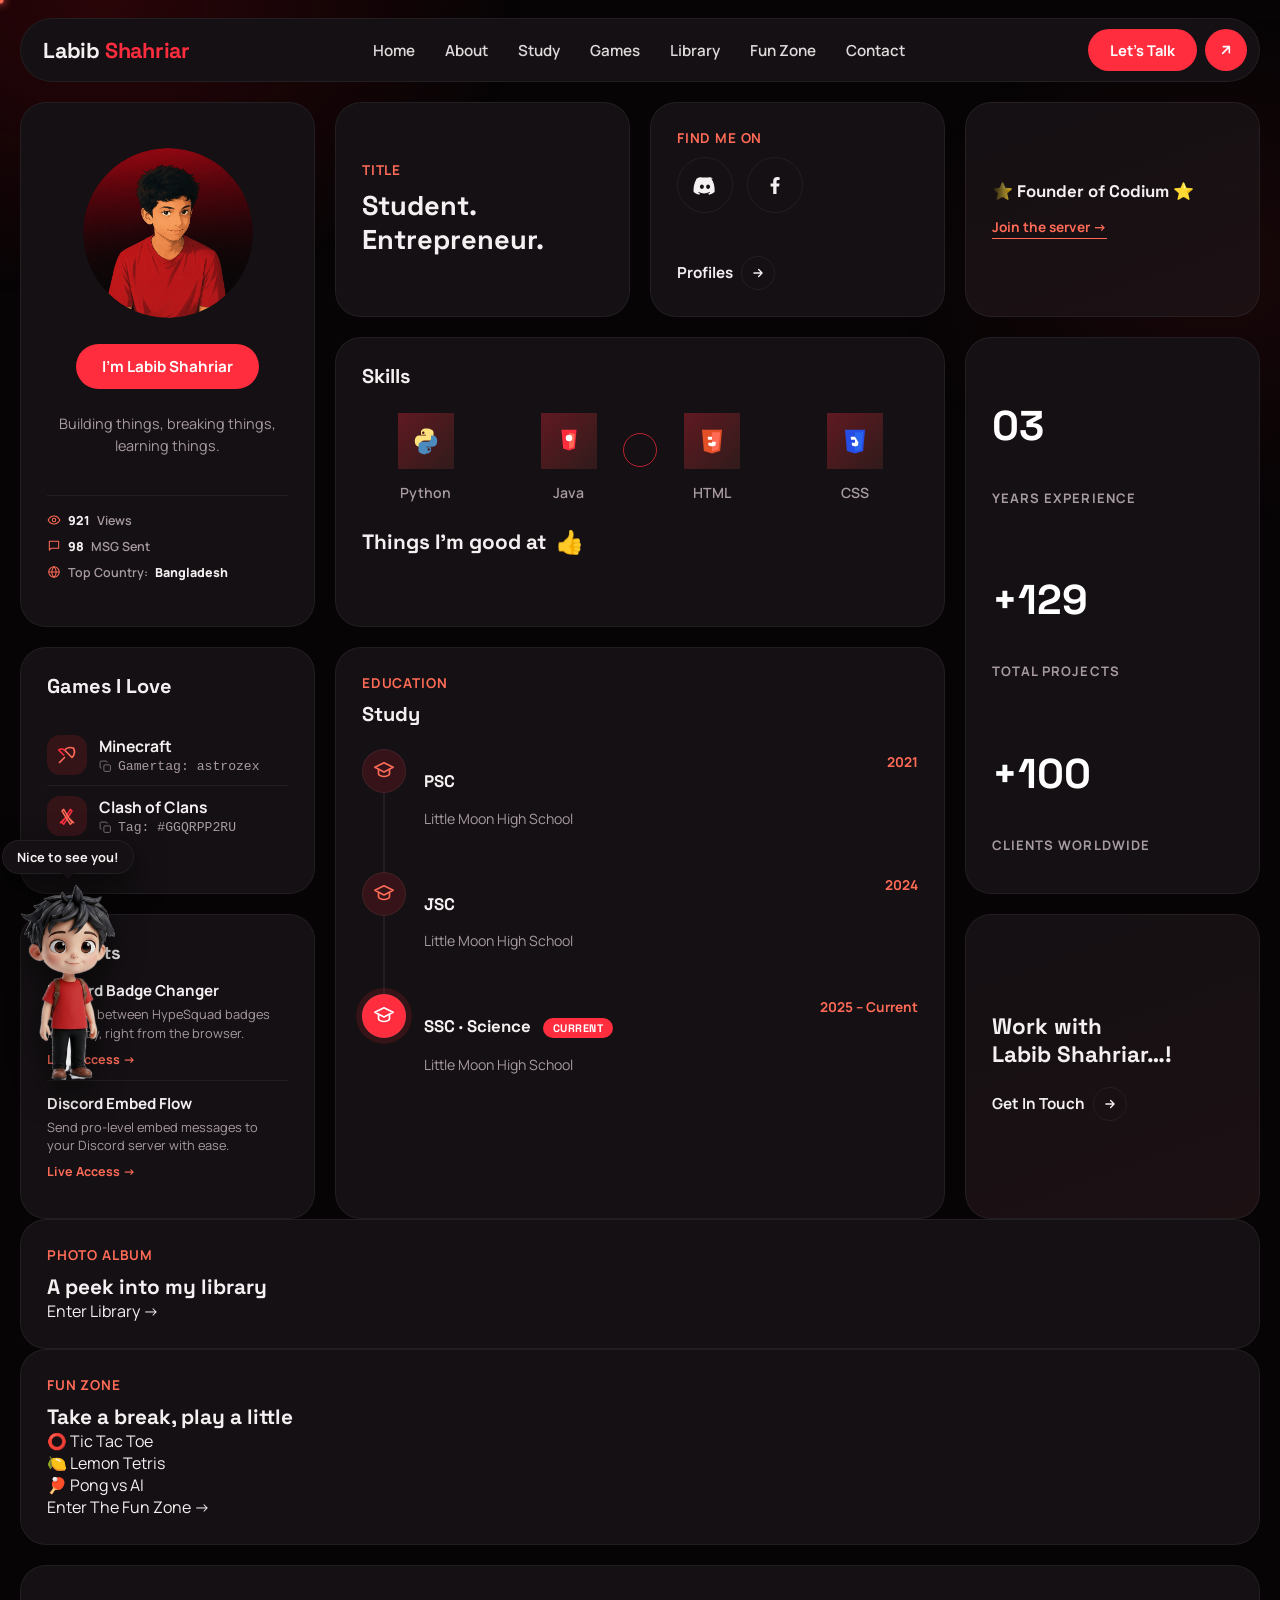
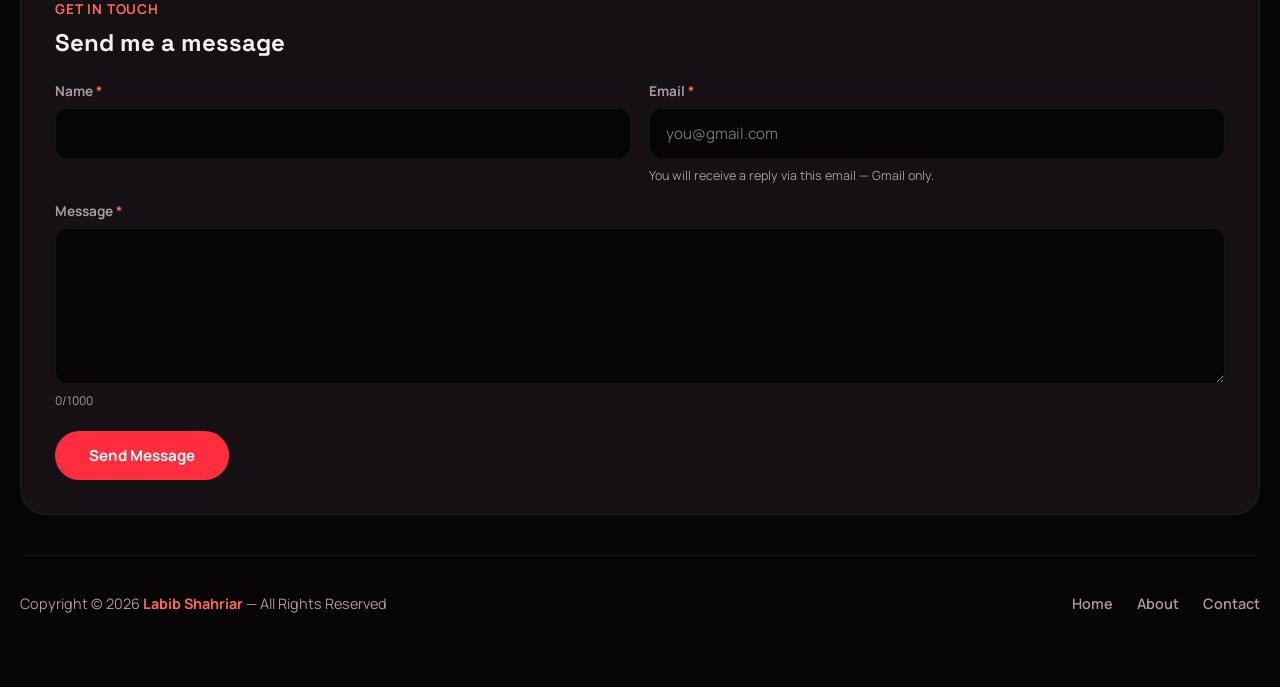
==== index.html @ 2a53d15b "Add Library and Fun Zone sections to index.html Added Library and Fun Zone sections with links and c" ====
<!DOCTYPE html>
<html lang="en">
<head>
<meta charset="UTF-8" />
<meta name="viewport" content="width=device-width, initial-scale=1.0" />
<title>Labib Shahriar | Student · Entrepreneur · Founder of Codium</title>
<meta name="description" content="Labib Shahriar — Student and Entrepreneur, Founder of Codium. Alumnus of Little Moon High School. Also known online as astrozex / Indiagnito." />
<meta name="keywords" content="Labib Shahriar, Little Moon High School, Astrozex, Indiagnito, Codium, labib.fun" />
<meta name="robots" content="index, follow" />
<meta name="author" content="Labib Shahriar" />
<link rel="canonical" href="https://labib.fun/" />

<meta property="og:type" content="website" />
<meta property="og:title" content="Labib Shahriar | Student · Entrepreneur · Founder of Codium" />
<meta property="og:description" content="Student and Entrepreneur, Founder of Codium. Alumnus of Little Moon High School." />
<meta property="og:url" content="https://labib.fun/" />
<meta property="og:image" content="https://labib.fun/image1.png" />
<meta name="twitter:card" content="summary" />
<meta name="twitter:title" content="Labib Shahriar" />
<meta name="twitter:description" content="Student and Entrepreneur, Founder of Codium." />
<meta name="twitter:image" content="https://labib.fun/image1.png" />

<script type="application/ld+json">
{
  "@context": "https://schema.org",
  "@type": "Person",
  "name": "Labib Shahriar",
  "alternateName": ["astrozex", "Indiagnito"],
  "url": "https://labib.fun/",
  "image": "https://labib.fun/image1.png",
  "jobTitle": ["Student", "Entrepreneur"],
  "alumniOf": {
    "@type": "EducationalOrganization",
    "name": "Little Moon High School"
  },
  "sameAs": [
    "https://discord.com/users/539410367240208384",
    "https://www.facebook.com/labibiscool",
    "https://discord.gg/jq2sC8N7Mk"
  ]
}
</script>

<link rel="preconnect" href="https://fonts.googleapis.com">
<link rel="preconnect" href="https://fonts.gstatic.com" crossorigin>
<link href="https://fonts.googleapis.com/css2?family=Space+Grotesk:wght@500;700&family=Manrope:wght@400;500;600;700;800&display=swap" rel="stylesheet">
<link rel="stylesheet" href="style.css" />
</head>
<body>

<div class="scroll-progress" id="scrollProgress"></div>
<div class="cursor-ring" id="cursorRing"></div>
<div class="cursor-dot" id="cursorDot"></div>

<div class="bg-glow"></div>
<div class="dots-field" id="dotsField"></div>

<div class="wrap">

  <!-- ============ NAVBAR ============ -->
  <header class="navbar">
    <a href="#home" class="brand">Labib <span>Shahriar</span></a>

    <nav class="nav-links" id="navLinks">
      <a href="#home">Home</a>
      <a href="#home">About</a>
      <a href="#study">Study</a>
      <a href="#games">Games</a>
      <a href="library.html">Library</a>
      <a href="fun.html">Fun Zone</a>
      <a href="#contact">Contact</a>
    </nav>

    <div class="nav-cta">
      <a href="#contact" class="btn-pill">Let's Talk</a>
      <a href="#contact" class="icon-btn" aria-label="Go to contact">
        <svg width="16" height="16" viewBox="0 0 24 24" fill="none"><path d="M7 17L17 7M17 7H8M17 7V16" stroke="currentColor" stroke-width="2.4" stroke-linecap="round" stroke-linejoin="round"/></svg>
      </a>
      <button class="nav-toggle" id="navToggle" aria-label="Toggle menu">
        <svg width="18" height="18" viewBox="0 0 24 24" fill="none"><path d="M4 6H20M4 12H20M4 18H20" stroke="currentColor" stroke-width="2.2" stroke-linecap="round"/></svg>
      </button>
    </div>
  </header>

  <!-- ============ BENTO GRID ============ -->
  <main class="bento" id="home">

    <!-- 1. Profile / Logo card -->
    <section class="card profile-card">
      <div class="avatar-ring">
        <img src="image1.png" alt="Labib Shahriar" onerror="this.src='data:image/svg+xml;utf8,<svg xmlns=%22http://www.w3.org/2000/svg%22 width=%22200%22 height=%22200%22><rect width=%22200%22 height=%22200%22 fill=%22%23141013%22/><text x=%2250%25%22 y=%2255%25%22 font-size=%2270%22 fill=%22%23ff2d3e%22 text-anchor=%22middle%22 font-family=%22sans-serif%22>LS</text></svg>'" />
      </div>
      <button class="profile-name-btn" type="button">I'm Labib Shahriar</button>
      <p class="tagline">Building things, breaking things, learning things.</p>
      <div class="mini-stats">
        <span class="mini-stat">
          <svg viewBox="0 0 24 24" fill="none"><path d="M2 12s3.6-7 10-7 10 7 10 7-3.6 7-10 7-10-7-10-7z" stroke="currentColor" stroke-width="1.8" stroke-linejoin="round"/><circle cx="12" cy="12" r="3" stroke="currentColor" stroke-width="1.8"/></svg>
          <span id="viewsCount" class="mini-stat-value">920</span> Views
        </span>
        <span class="mini-stat">
          <svg viewBox="0 0 24 24" fill="none"><path d="M4 4h16v12H7l-3 3V4z" stroke="currentColor" stroke-width="1.8" stroke-linejoin="round"/></svg>
          <span id="msgCount" class="mini-stat-value">98</span> MSG Sent
        </span>
        <span class="mini-stat">
          <svg viewBox="0 0 24 24" fill="none"><circle cx="12" cy="12" r="9" stroke="currentColor" stroke-width="1.8"/><path d="M3 12h18M12 3c2.5 2.5 3.8 5.8 3.8 9s-1.3 6.5-3.8 9c-2.5-2.5-3.8-5.8-3.8-9s1.3-6.5 3.8-9z" stroke="currentColor" stroke-width="1.8"/></svg>
          Top Country: <span class="mini-stat-value">Bangladesh</span>
        </span>
      </div>
    </section>

    <!-- 2. Title card -->
    <section class="card title-card">
      <p class="card-label">Title</p>
      <h1 class="card-heading">Student.<br />Entrepreneur.</h1>
    </section>

    <!-- 3. Profiles card -->
    <section class="card profiles-card">
      <div>
        <p class="card-label">Find Me On</p>
        <div class="profile-icons">
          <a href="https://discord.com/users/539410367240208384" target="_blank" rel="noopener" aria-label="Discord">
            <svg viewBox="0 0 24 24" fill="none"><path d="M20.3 5.4A18 18 0 0015.6 4l-.3.5a13 13 0 013.9 1.6c-1.6-.8-3.2-1.3-4.9-1.5a12 12 0 00-4.6 0c-1.7.2-3.3.7-4.9 1.5A13 13 0 018.7 4.5L8.4 4a18 18 0 00-4.7 1.4C1 10 .3 14.5.6 18.9a18 18 0 005.6 2.8l.8-1.3a11 11 0 01-1.9-.9l.5-.4c3.6 1.7 7.5 1.7 11 0l.5.4c-.6.4-1.2.6-1.9.9l.8 1.3a18 18 0 005.6-2.8c.4-5.1-.7-9.6-3.3-13.5zM8.9 15.9c-1.1 0-2-1-2-2.2s.9-2.2 2-2.2 2 1 2 2.2-.9 2.2-2 2.2zm6.2 0c-1.1 0-2-1-2-2.2s.9-2.2 2-2.2 2 1 2 2.2-.9 2.2-2 2.2z" fill="currentColor"/></svg>
          </a>
          <a href="https://www.facebook.com/labibiscool" target="_blank" rel="noopener" aria-label="Facebook">
            <svg viewBox="0 0 24 24" fill="none"><path d="M13.5 21v-7.6h2.6l.4-3H13.5V8.4c0-.9.3-1.5 1.6-1.5H16.6V4.2A22 22 0 0014.2 4c-2.4 0-4 1.4-4 4v2.4H7.6v3H10.2V21h3.3z" fill="currentColor"/></svg>
          </a>
        </div>
      </div>
      <div class="profiles-footer">
        <a class="more-link" href="https://discord.com/users/539410367240208384" target="_blank" rel="noopener">
          Profiles
          <span class="arrow-circle">
            <svg width="14" height="14" viewBox="0 0 24 24" fill="none"><path d="M5 12H19M19 12L13 6M19 12L13 18" stroke="currentColor" stroke-width="2.2" stroke-linecap="round" stroke-linejoin="round"/></svg>
          </span>
        </a>
      </div>
    </section>

    <!-- 4. Founder of Codium card -->
    <section class="card founder-card">
      <div class="founder-marquee">
        <div class="founder-marquee-track">
          <span><span class="star">⭐</span> Founder of Codium <span class="star">⭐</span></span>
          <span><span class="star">⭐</span> Founder of Codium <span class="star">⭐</span></span>
          <span><span class="star">⭐</span> Founder of Codium <span class="star">⭐</span></span>
          <span><span class="star">⭐</span> Founder of Codium <span class="star">⭐</span></span>
        </div>
      </div>
      <a class="founder-link" href="https://discord.gg/jq2sC8N7Mk" target="_blank" rel="noopener">Join the server →</a>
    </section>

    <!-- 6. Skills card -->
    <section class="card skills-card">
      <h2 class="card-heading" style="font-size:1.25rem;">Skills</h2>
      <div class="skills-grid">
        <div class="skill-item">
          <div class="skill-icon">
            <svg viewBox="0 0 24 24" fill="none"><path d="M12 2C9 2 8 3.5 8 5v2h4v.5H6.5C4.5 7.5 3 9 3 12s1.5 4.5 3.5 4.5H8V14c0-1.5 1-2.5 2.5-2.5h4.5c1.7 0 3-1.3 3-3V5c0-1.5-2-3-6-3zm-2.2 2.3a1 1 0 110 2 1 1 0 010-2z" fill="#ffe17d"/><path d="M12 22c3 0 4-1.5 4-3v-2h-4v-.5h5.5C19.5 16.5 21 15 21 12s-1.5-4.5-3.5-4.5H16V10c0 1.5-1 2.5-2.5 2.5H9c-1.7 0-3 1.3-3 3v4c0 1.5 2 3 6 3zm2.2-2.3a1 1 0 110-2 1 1 0 010 2z" fill="#4b8bbe"/></svg>
          </div>
          <span>Python</span>
        </div>
        <div class="skill-item">
          <div class="skill-icon">
            <svg viewBox="0 0 24 24" fill="none"><path d="M6 3l1.3 15L12 19.6 16.7 18 18 3H6z" fill="#ff2d3e"/><path d="M12 5.4v12.7l3.8-1.3.9-10.4L12 5.4z" fill="#ff6b57"/><circle cx="12" cy="9.5" r="2.6" fill="#fff"/></svg>
          </div>
          <span>Java</span>
        </div>
        <div class="skill-item">
          <div class="skill-icon">
            <svg viewBox="0 0 24 24" fill="none"><path d="M4 3l1.5 17L12 22l6.5-2L20 3H4z" fill="#e34f26"/><path d="M12 5v15.4l5.2-1.6L18.5 5H12z" fill="#ff6b57"/><path d="M12 8.6H8.6l.2 2.4H12v2.3H9l.2 2.3 2.8.8 2.8-.8.3-3H12" fill="#fff"/></svg>
          </div>
          <span>HTML</span>
        </div>
        <div class="skill-item">
          <div class="skill-icon">
            <svg viewBox="0 0 24 24" fill="none"><path d="M4 3l1.5 17L12 22l6.5-2L20 3H4z" fill="#264de4"/><path d="M12 5v15.4l5.2-1.6L18.5 5H12z" fill="#2965f1"/><path d="M12 8.6H8.6l.2 2.4H12v2.3H9.4l.2 2.3 2.4.8 2.4-.8.3-2.7" fill="#fff"/></svg>
          </div>
          <span>CSS</span>
        </div>
      </div>
      <div class="good-at">
        Things I'm good at <span class="thumbs">👍</span>
      </div>
    </section>

    <!-- 7. Stats card -->
    <section class="card stats-card">
      <div class="stat-block">
        <p class="stat-number">03</p>
        <p class="stat-label">Years Experience</p>
      </div>
      <div class="stat-block">
        <p class="stat-number">+129</p>
        <p class="stat-label">Total Projects</p>
      </div>
      <div class="stat-block">
        <p class="stat-number">+100</p>
        <p class="stat-label">Clients Worldwide</p>
      </div>
    </section>

    <!-- 5. Games I Love card -->
    <section class="card games-card" id="games">
      <h2 class="card-heading" style="font-size:1.25rem;">Games I Love</h2>

      <div class="games-list">
        <div class="game-item">
          <div class="game-icon icon-pickaxe">
            <svg viewBox="0 0 24 24" fill="none"><path d="M3 21l6-6M20 4c-3.5-1.5-8-1-11 2l9 9c3-3 3.5-7.5 2-11z" stroke="#ff6b57" stroke-width="2" stroke-linecap="round" stroke-linejoin="round"/><path d="M9 6c-3-2-6-1-7 0l6 6" stroke="#ff2d3e" stroke-width="2" stroke-linecap="round" stroke-linejoin="round"/></svg>
          </div>
          <div class="game-info">
            <span class="game-name">Minecraft</span>
            <button class="copy-tag" type="button" data-copy="astrozex" aria-label="Copy Minecraft gamertag">
              <svg viewBox="0 0 24 24" fill="none"><rect x="9" y="9" width="12" height="12" rx="2" stroke="currentColor" stroke-width="1.7"/><path d="M5 15H4a2 2 0 01-2-2V4a2 2 0 012-2h9a2 2 0 012 2v1" stroke="currentColor" stroke-width="1.7"/></svg>
              <span class="copy-text">Gamertag: astrozex</span>
            </button>
          </div>
        </div>

        <div class="game-item">
          <div class="game-icon icon-swords">
            <svg viewBox="0 0 24 24" fill="none">
              <g class="sword-a"><path d="M4 20l6-6M10 14l6-10 2 2-10 16-2-2z" stroke="#ff2d3e" stroke-width="1.8" stroke-linecap="round" stroke-linejoin="round"/></g>
              <g class="sword-b"><path d="M20 20l-6-6M14 14L8 4 6 6l10 16 2-2z" stroke="#ff6b57" stroke-width="1.8" stroke-linecap="round" stroke-linejoin="round"/></g>
            </svg>
          </div>
          <div class="game-info">
            <span class="game-name">Clash of Clans</span>
            <button class="copy-tag" type="button" data-copy="#GGQRPP2RU" aria-label="Copy Clash of Clans tag">
              <svg viewBox="0 0 24 24" fill="none"><rect x="9" y="9" width="12" height="12" rx="2" stroke="currentColor" stroke-width="1.7"/><path d="M5 15H4a2 2 0 01-2-2V4a2 2 0 012-2h9a2 2 0 012 2v1" stroke="currentColor" stroke-width="1.7"/></svg>
              <span class="copy-text">Tag: #GGQRPP2RU</span>
            </button>
          </div>
        </div>
      </div>
    </section>

    <!-- Projects card -->
    <section class="card projects-card">
      <h2 class="card-heading" style="font-size:1.15rem;">Projects</h2>

      <div class="project-item">
        <span class="project-name">Discord Badge Changer</span>
        <span class="project-desc">Change between HypeSquad badges instantly, right from the browser.</span>
        <a class="project-link" href="https://l4bibshahriar.github.io/discord-hypesquad-badge/" target="_blank" rel="noopener">Live Access →</a>
      </div>

      <div class="project-item">
        <span class="project-name">Discord Embed Flow</span>
        <span class="project-desc">Send pro-level embed messages to your Discord server with ease.</span>
        <a class="project-link" href="https://l4bibshahriar.github.io/Embed-Flow/" target="_blank" rel="noopener">Live Access →</a>
      </div>
    </section>

    <!-- 8. Study card -->
    <section class="card study-card" id="study">
      <p class="card-label">Education</p>
      <h2 class="card-heading" style="font-size:1.25rem;">Study</h2>

      <div class="timeline">

        <div class="timeline-item">
          <div class="timeline-marker">
            <div class="timeline-dot">
              <svg viewBox="0 0 24 24" fill="none"><path d="M2 8l10-5 10 5-10 5-10-5z" stroke="#ff6b57" stroke-width="1.8" stroke-linejoin="round"/><path d="M6 10.5V15c0 1.5 2.7 3 6 3s6-1.5 6-3v-4.5" stroke="#ff6b57" stroke-width="1.8" stroke-linecap="round" stroke-linejoin="round"/></svg>
            </div>
            <div class="timeline-line"></div>
          </div>
          <div class="timeline-body">
            <div>
              <p class="timeline-title">PSC</p>
              <p class="timeline-sub">Little Moon High School</p>
            </div>
            <span class="timeline-year">2021</span>
          </div>
        </div>

        <div class="timeline-item">
          <div class="timeline-marker">
            <div class="timeline-dot">
              <svg viewBox="0 0 24 24" fill="none"><path d="M2 8l10-5 10 5-10 5-10-5z" stroke="#ff6b57" stroke-width="1.8" stroke-linejoin="round"/><path d="M6 10.5V15c0 1.5 2.7 3 6 3s6-1.5 6-3v-4.5" stroke="#ff6b57" stroke-width="1.8" stroke-linecap="round" stroke-linejoin="round"/></svg>
            </div>
            <div class="timeline-line"></div>
          </div>
          <div class="timeline-body">
            <div>
              <p class="timeline-title">JSC</p>
              <p class="timeline-sub">Little Moon High School</p>
            </div>
            <span class="timeline-year">2024</span>
          </div>
        </div>

        <div class="timeline-item current">
          <div class="timeline-marker">
            <div class="timeline-dot">
              <svg viewBox="0 0 24 24" fill="none"><path d="M2 8l10-5 10 5-10 5-10-5z" stroke="#fff" stroke-width="1.8" stroke-linejoin="round"/><path d="M6 10.5V15c0 1.5 2.7 3 6 3s6-1.5 6-3v-4.5" stroke="#fff" stroke-width="1.8" stroke-linecap="round" stroke-linejoin="round"/></svg>
            </div>
            <div class="timeline-line"></div>
          </div>
          <div class="timeline-body">
            <div>
              <p class="timeline-title">SSC · Science <span class="current-badge">Current</span></p>
              <p class="timeline-sub">Little Moon High School</p>
            </div>
            <span class="timeline-year">2025 – Current</span>
          </div>
        </div>

      </div>
    </section>

    <!-- 9. Work with card -->
    <section class="card work-card">
      <h2 class="card-heading">Work with<br />Labib Shahriar…!</h2>
      <a class="more-link" href="#contact">
        Get In Touch
        <span class="arrow-circle">
          <svg width="14" height="14" viewBox="0 0 24 24" fill="none"><path d="M5 12H19M19 12L13 6M19 12L13 18" stroke="currentColor" stroke-width="2.2" stroke-linecap="round" stroke-linejoin="round"/></svg>
        </span>
      </a>
    </section>

  </main>

  <!-- ============ LIBRARY CTA ============ -->
  <section class="card cta-banner">
    <p class="card-label">Photo Album</p>
    <h2 class="card-heading" style="font-size:1.3rem;">A peek into my library</h2>
    <a class="cta-btn" href="library.html">Enter Library <span aria-hidden="true">→</span></a>
  </section>

  <!-- ============ FUN ZONE ============ -->
  <section class="card cta-banner">
    <p class="card-label">Fun Zone</p>
    <h2 class="card-heading" style="font-size:1.3rem;">Take a break, play a little</h2>
    <div class="funzone-preview">
      <div class="funzone-preview-item">
        <span class="fz-icon">⭕</span>
        <span class="fz-name">Tic Tac Toe</span>
      </div>
      <div class="funzone-preview-item">
        <span class="fz-icon">🍋</span>
        <span class="fz-name">Lemon Tetris</span>
      </div>
      <div class="funzone-preview-item">
        <span class="fz-icon">🏓</span>
        <span class="fz-name">Pong vs AI</span>
      </div>
    </div>
    <a class="cta-btn" href="fun.html">Enter The Fun Zone <span aria-hidden="true">→</span></a>
  </section>

  <!-- ============ 10. CONTACT ============ -->
  <section class="card contact-card" id="contact">
    <p class="card-label">Get In Touch</p>
    <h2 class="card-heading">Send me a message</h2>

    <form id="contactForm" novalidate>
      <div class="contact-grid">

        <div class="field">
          <label for="cf-name">Name <span class="req">*</span></label>
          <input type="text" id="cf-name" name="name" maxlength="80" required autocomplete="name" />
          <span class="field-hint error" id="nameHint" hidden>Please enter your name.</span>
        </div>

        <div class="field">
          <label for="cf-email">Email <span class="req">*</span></label>
          <input type="email" id="cf-email" name="email" maxlength="120" required autocomplete="email" placeholder="you@gmail.com" />
          <span class="field-hint" id="emailHint">You will receive a reply via this email — Gmail only.</span>
        </div>

        <div class="field full">
          <label for="cf-msg">Message <span class="req">*</span></label>
          <textarea id="cf-msg" name="message" rows="6" maxlength="1000" required></textarea>
          <div style="display:flex; justify-content:space-between; align-items:center;">
            <span class="field-hint error" id="msgHint" hidden>Please write a message.</span>
            <span class="char-count"><span id="charCount">0</span>/1000</span>
          </div>
        </div>

        <!-- honeypot: bots often fill hidden fields, humans never see this -->
        <div class="honeypot">
          <label for="cf-website">Website</label>
          <input type="text" id="cf-website" name="website" tabindex="-1" autocomplete="off" />
        </div>

      </div>

      <div class="contact-actions">
        <button type="submit" class="submit-btn" id="submitBtn">Send Message</button>
        <span class="form-status" id="formStatus"></span>
      </div>
    </form>
  </section>

  <!-- ============ FOOTER ============ -->
  <footer class="site-footer">
    <p>Copyright © 2026 <span class="brand-mini">Labib Shahriar</span> — All Rights Reserved</p>
    <nav class="footer-links">
      <a href="#home">Home</a>
      <a href="#home">About</a>
      <a href="#contact">Contact</a>
    </nav>
  </footer>

</div>

<div class="mascot" id="mascot">
  <div class="mascot-bubble" id="mascotBubble">Hello! 👋</div>
  <img src="mascot.png" alt="Mascot" draggable="false" />
</div>

<script>
  /* ---------------- Mobile nav toggle ---------------- */
  const navToggle = document.getElementById('navToggle');
  const navLinks = document.getElementById('navLinks');
  navToggle.addEventListener('click', () => {
    navLinks.classList.toggle('open');
  });
  navLinks.querySelectorAll('a').forEach(link => {
    link.addEventListener('click', () => navLinks.classList.remove('open'));
  });

  /* ---------------- Falling dots background ---------------- */
  const dotsField = document.getElementById('dotsField');
  const DOT_COUNT = window.innerWidth < 720 ? 26 : 50;
  for (let i = 0; i < DOT_COUNT; i++) {
    const dot = document.createElement('span');
    dot.className = 'dot';
    const left = Math.random() * 100;
    const duration = 6 + Math.random() * 10;
    const delay = Math.random() * 10;
    const size = 2 + Math.random() * 2.5;
    dot.style.left = left + 'vw';
    dot.style.animationDuration = duration + 's';
    dot.style.animationDelay = '-' + delay + 's';
    dot.style.width = size + 'px';
    dot.style.height = size + 'px';
    dotsField.appendChild(dot);
  }

  /* ---------------- Scroll progress bar ---------------- */
  const scrollProgress = document.getElementById('scrollProgress');
  function updateScrollProgress() {
    const scrollTop = window.scrollY || document.documentElement.scrollTop;
    const height = document.documentElement.scrollHeight - document.documentElement.clientHeight;
    const pct = height > 0 ? (scrollTop / height) * 100 : 0;
    scrollProgress.style.width = pct + '%';
  }
  let scrollTicking = false;
  window.addEventListener('scroll', () => {
    if (!scrollTicking) {
      requestAnimationFrame(() => { updateScrollProgress(); scrollTicking = false; });
      scrollTicking = true;
    }
  });
  updateScrollProgress();

  /* ---------------- Custom cursor ---------------- */
  const prefersReducedMotion = window.matchMedia('(prefers-reduced-motion: reduce)').matches;
  const isFinePointer = window.matchMedia('(hover: hover) and (pointer: fine)').matches;
  const cursorDot = document.getElementById('cursorDot');
  const cursorRing = document.getElementById('cursorRing');

  if (isFinePointer && !prefersReducedMotion) {
    document.body.classList.add('has-custom-cursor');
    let mx = window.innerWidth / 2, my = window.innerHeight / 2;
    let rx = mx, ry = my;

    window.addEventListener('mousemove', (e) => {
      mx = e.clientX; my = e.clientY;
      cursorDot.style.transform = `translate(${mx}px, ${my}px) translate(-50%, -50%)`;
    });

    (function ringLoop() {
      rx += (mx - rx) * 0.18;
      ry += (my - ry) * 0.18;
      cursorRing.style.transform = `translate(${rx}px, ${ry}px) translate(-50%, -50%)`;
      requestAnimationFrame(ringLoop);
    })();

    document.addEventListener('mousedown', () => cursorRing.classList.add('clicking'));
    document.addEventListener('mouseup', () => cursorRing.classList.remove('clicking'));

    const hoverSelector = 'a, button, input, textarea, .copy-tag, .mascot';
    document.addEventListener('mouseover', (e) => {
      if (e.target.closest(hoverSelector)) cursorRing.classList.add('hovering');
    });
    document.addEventListener('mouseout', (e) => {
      if (e.target.closest(hoverSelector)) cursorRing.classList.remove('hovering');
    });
  }

  /* ---------------- Card tilt + spotlight (mouse-reactive) ---------------- */
  if (isFinePointer && !prefersReducedMotion) {
    document.querySelectorAll('.card').forEach((card) => {
      card.addEventListener('mousemove', (e) => {
        const rect = card.getBoundingClientRect();
        const x = e.clientX - rect.left;
        const y = e.clientY - rect.top;
        card.style.setProperty('--mx', (x / rect.width) * 100 + '%');
        card.style.setProperty('--my', (y / rect.height) * 100 + '%');
        const rotateX = ((y / rect.height) - 0.5) * -5;
        const rotateY = ((x / rect.width) - 0.5) * 5;
        card.style.transform = `perspective(900px) rotateX(${rotateX}deg) rotateY(${rotateY}deg) translateY(-2px)`;
        card.classList.add('tilt-active');
      });
      card.addEventListener('mouseleave', () => {
        card.style.transform = '';
        card.classList.remove('tilt-active');
      });
    });

    /* ---------------- Magnetic icon buttons ---------------- */
    document.querySelectorAll('.icon-btn, .arrow-circle, .profile-icons a').forEach((el) => {
      el.style.transition = 'transform 0.15s cubic-bezier(0.34, 1.56, 0.64, 1)';
      el.addEventListener('mousemove', (e) => {
        const rect = el.getBoundingClientRect();
        const relX = e.clientX - rect.left - rect.width / 2;
        const relY = e.clientY - rect.top - rect.height / 2;
        el.style.transform = `translate(${relX / 3.5}px, ${relY / 3.5}px)`;
      });
      el.addEventListener('mouseleave', () => {
        el.style.transform = '';
      });
    });
  }

  /* ---------------- Views / MSG live stat counters (CounterAPI v2) ---------------- */
  /* These are REAL shared counters — every visitor on every device increments the
     same remote number, so the figure shown is identical everywhere, live.
     Workspace/counter is public and keyless. If the network call fails (offline,
     ad-blocker, API hiccup) we fall back to a local per-device count so the UI
     never breaks — but the fallback is clearly a lesser, non-synced substitute. */
  const COUNTER_WORKSPACE = 'labibfun-portfolio';

  async function liveStat(counterName, base, el) {
    if (!el) return;
    const fallback = () => {
      const storeKey = 'labib_stat_fallback_' + counterName;
      let val = Number(localStorage.getItem(storeKey));
      if (!val || isNaN(val)) val = 0;
      val += 1;
      localStorage.setItem(storeKey, String(val));
      el.textContent = (base + val).toLocaleString();
    };
    try {
      const controller = new AbortController();
      const timer = setTimeout(() => controller.abort(), 4000);
      const res = await fetch(`https://api.counterapi.dev/v2/${COUNTER_WORKSPACE}/${counterName}/up`, { signal: controller.signal });
      clearTimeout(timer);
      if (!res.ok) throw new Error('bad response');
      const data = await res.json();
      const upCount = data && data.data && typeof data.data.up_count === 'number' ? data.data.up_count : null;
      if (upCount === null) throw new Error('unexpected shape');
      el.textContent = (base + upCount).toLocaleString();
    } catch (err) {
      fallback();
    }
  }

  const viewsCountEl = document.getElementById('viewsCount');
  const msgCountEl = document.getElementById('msgCount');
  liveStat('views', 920, viewsCountEl);
  window.bumpMsgStat = () => liveStat('msgs', 98, msgCountEl);


  document.querySelectorAll('.copy-tag').forEach((btn) => {
    const label = btn.querySelector('.copy-text');
    const original = label.textContent;
    btn.addEventListener('click', async () => {
      const value = btn.dataset.copy;
      try {
        await navigator.clipboard.writeText(value);
      } catch (err) {
        // Fallback for browsers without clipboard API support
        const ta = document.createElement('textarea');
        ta.value = value;
        ta.style.position = 'fixed';
        ta.style.opacity = '0';
        document.body.appendChild(ta);
        ta.select();
        try { document.execCommand('copy'); } catch (e) {}
        document.body.removeChild(ta);
      }
      btn.classList.add('copied');
      label.textContent = 'Copied ✓';
      setTimeout(() => {
        btn.classList.remove('copied');
        label.textContent = original;
      }, 1300);
    });
  });

  /* ---------------- Browser tab typewriter ---------------- */
  (function typewriterTitle() {
    const text = 'Labib Shahriar';
    const typeSpeed = 130;
    const deleteSpeed = 80;
    const holdTime = 1600;
    let i = 0;
    let deleting = false;

    function tick() {
      if (!deleting) {
        i++;
        document.title = text.substring(0, i);
        if (i === text.length) {
          deleting = true;
          setTimeout(tick, holdTime);
          return;
        }
        setTimeout(tick, typeSpeed);
      } else {
        i--;
        document.title = text.substring(0, i) || '.';
        if (i === 0) {
          deleting = false;
          setTimeout(tick, 500);
          return;
        }
        setTimeout(tick, deleteSpeed);
      }
    }
    setTimeout(tick, 800);
  })();

  /* ---------------- Contact form -> Discord webhook ---------------- */
  const WEBHOOK_URL = "https://discord.com/api/webhooks/1540739241686990909/ikNfLPcAL4Edfe6jTz38J921DwBEoF1izVJ_wqskSVxj0KphONqlB1Z4CRVc4K-4KN-W";
  const form = document.getElementById('contactForm');
  const nameInput = document.getElementById('cf-name');
  const emailInput = document.getElementById('cf-email');
  const msgInput = document.getElementById('cf-msg');
  const websiteInput = document.getElementById('cf-website'); // honeypot
  const nameHint = document.getElementById('nameHint');
  const emailHint = document.getElementById('emailHint');
  const msgHint = document.getElementById('msgHint');
  const charCount = document.getElementById('charCount');
  const submitBtn = document.getElementById('submitBtn');
  const formStatus = document.getElementById('formStatus');

  const GMAIL_RE = /^[^\s@]+@gmail\.com$/i;
  const RATE_LIMIT_MS = 30000; // 30s between submissions
  const RATE_KEY = 'labib_last_submit';

  msgInput.addEventListener('input', () => {
    charCount.textContent = msgInput.value.length;
  });

  emailInput.addEventListener('input', () => {
    if (emailInput.value.length === 0) {
      emailHint.textContent = 'You will receive a reply via this email — Gmail only.';
      emailHint.classList.remove('error');
    } else if (!GMAIL_RE.test(emailInput.value.trim())) {
      emailHint.textContent = 'Only Gmail addresses are accepted — you will receive reply via email.';
      emailHint.classList.add('error');
    } else {
      emailHint.textContent = 'Looks good — you will receive a reply here.';
      emailHint.classList.remove('error');
    }
  });

  function setStatus(msg, ok) {
    formStatus.textContent = msg;
    formStatus.className = 'form-status ' + (ok ? 'ok' : 'err');
  }

  form.addEventListener('submit', async (e) => {
    e.preventDefault();
    setStatus('', true);

    // Honeypot: silently reject bot submissions
    if (websiteInput.value.trim() !== '') {
      setStatus('Something went wrong. Please try again.', false);
      return;
    }

    const name = nameInput.value.trim();
    const email = emailInput.value.trim();
    const message = msgInput.value.trim();

    let valid = true;

    if (!name) {
      nameHint.hidden = false;
      valid = false;
    } else {
      nameHint.hidden = true;
    }

    if (!GMAIL_RE.test(email)) {
      emailHint.textContent = 'Only Gmail addresses are accepted — you will receive reply via email.';
      emailHint.classList.add('error');
      valid = false;
    }

    if (!message) {
      msgHint.hidden = false;
      valid = false;
    } else {
      msgHint.hidden = true;
    }

    if (message.length > 1000) {
      setStatus('Message is too long (max 1000 characters).', false);
      valid = false;
    }

    if (!valid) return;

    // simple client-side rate limiting
    const last = Number(localStorage.getItem(RATE_KEY) || 0);
    const now = Date.now();
    if (now - last < RATE_LIMIT_MS) {
      const wait = Math.ceil((RATE_LIMIT_MS - (now - last)) / 1000);
      setStatus(`Please wait ${wait}s before sending another message.`, false);
      return;
    }

    submitBtn.disabled = true;
    submitBtn.textContent = 'Sending...';
    setStatus('', true);

    try {
      const payload = {
        embeds: [{
          title: 'New message from labib.fun',
          color: 0xff2d3e,
          fields: [
            { name: 'Name', value: name.slice(0, 256) },
            { name: 'Email', value: email.slice(0, 256) },
            { name: 'Message', value: message.slice(0, 1000) }
          ],
          timestamp: new Date().toISOString()
        }]
      };

      const res = await fetch(WEBHOOK_URL, {
        method: 'POST',
        headers: { 'Content-Type': 'application/json' },
        body: JSON.stringify(payload)
      });

      if (res.ok || res.status === 204) {
        localStorage.setItem(RATE_KEY, String(now));
        if (window.bumpMsgStat) window.bumpMsgStat();
        setStatus('Message sent! Labib will reply via email.', true);
        form.reset();
        charCount.textContent = '0';
        emailHint.textContent = 'You will receive a reply via this email — Gmail only.';
        emailHint.classList.remove('error');
      } else {
        setStatus('Could not send message. Please try again later.', false);
      }
    } catch (err) {
      setStatus('Network error. Please try again later.', false);
    } finally {
      submitBtn.disabled = false;
      submitBtn.textContent = 'Send Message';
    }
  });

  /* ==================================================================== */
  /* Easter eggs                                                           */
  /* ==================================================================== */

  /* ---- Triple-click anywhere: confetti burst ---- */
  document.addEventListener('click', (e) => {
    if (e.detail === 3) triggerConfetti();
  });

  function triggerConfetti() {
    const colors = ['#ff2d3e', '#ff6b57', '#ffd166', '#4ade80', '#60a5fa', '#c084fc'];
    for (let i = 0; i < 90; i++) {
      const piece = document.createElement('div');
      piece.className = 'confetti-piece';
      piece.style.left = Math.random() * 100 + 'vw';
      piece.style.background = colors[Math.floor(Math.random() * colors.length)];
      piece.style.animationDuration = (2.4 + Math.random() * 2) + 's';
      piece.style.animationDelay = (Math.random() * 0.4) + 's';
      piece.style.setProperty('--rot', (Math.random() * 720 - 360) + 'deg');
      document.body.appendChild(piece);
      setTimeout(() => piece.remove(), 5200);
    }
  }

  /* ---- Konami code: ↑ ↑ ↓ ↓ ← → ← → B A -> Matrix rain toggle ---- */
  const KONAMI = ['ArrowUp', 'ArrowUp', 'ArrowDown', 'ArrowDown', 'ArrowLeft', 'ArrowRight', 'ArrowLeft', 'ArrowRight', 'b', 'a'];
  let konamiPos = 0;
  let matrixActive = false;
  let matrixCanvas = null, matrixCtx = null, matrixInterval = null;

  document.addEventListener('keydown', (e) => {
    const key = e.key.length === 1 ? e.key.toLowerCase() : e.key;
    if (key === KONAMI[konamiPos]) {
      konamiPos++;
      if (konamiPos === KONAMI.length) {
        konamiPos = 0;
        toggleMatrix();
      }
    } else {
      konamiPos = key === KONAMI[0] ? 1 : 0;
    }
  });

  function resizeMatrix() {
    if (!matrixCanvas) return;
    matrixCanvas.width = window.innerWidth;
    matrixCanvas.height = window.innerHeight;
  }

  function toggleMatrix() {
    matrixActive = !matrixActive;
    if (matrixActive) {
      matrixCanvas = document.createElement('canvas');
      matrixCanvas.id = 'matrixCanvas';
      matrixCanvas.style.cssText = 'position:fixed;inset:0;z-index:9990;pointer-events:none;';
      document.body.appendChild(matrixCanvas);
      resizeMatrix();
      window.addEventListener('resize', resizeMatrix);
      matrixCtx = matrixCanvas.getContext('2d');
      const glyphs = 'アイウエオカキクケコサシスセソ0123456789LABIBSHAHRIARCODIUM'.split('');
      const fontSize = 16;
      let columns = Math.floor(matrixCanvas.width / fontSize);
      let drops = new Array(columns).fill(1);
      matrixInterval = setInterval(() => {
        matrixCtx.fillStyle = 'rgba(4, 2, 2, 0.09)';
        matrixCtx.fillRect(0, 0, matrixCanvas.width, matrixCanvas.height);
        matrixCtx.fillStyle = '#3aff5e';
        matrixCtx.font = fontSize + 'px monospace';
        drops.forEach((y, i) => {
          const text = glyphs[Math.floor(Math.random() * glyphs.length)];
          matrixCtx.fillText(text, i * fontSize, y * fontSize);
          if (y * fontSize > matrixCanvas.height && Math.random() > 0.975) drops[i] = 0;
          drops[i]++;
        });
      }, 45);
    } else {
      clearInterval(matrixInterval);
      window.removeEventListener('resize', resizeMatrix);
      if (matrixCanvas) matrixCanvas.remove();
      matrixCanvas = null;
    }
  }

  /* ---- Double-click the mascot: page gravity toggle ---- */
  let gravityOn = false;
  window.__toggleGravity = function () {
    gravityOn = !gravityOn;
    document.body.classList.toggle('gravity-mode', gravityOn);
    const targets = document.querySelectorAll('.navbar, .bento .card, .cta-banner, .contact-card, .site-footer');
    targets.forEach((el) => {
      if (gravityOn) {
        const rot = (Math.random() * 50 - 25).toFixed(1);
        const drift = (Math.random() * 60 - 30).toFixed(0);
        el.style.transition = `transform ${0.7 + Math.random() * 0.5}s cubic-bezier(0.55,0,0.85,0.35)`;
        el.style.transform = `translate(${drift}px, 75vh) rotate(${rot}deg)`;
      } else {
        el.style.transition = 'transform 0.6s cubic-bezier(0.34,1.56,0.64,1)';
        el.style.transform = '';
      }
    });
  };

  /* ==================================================================== */
  /* Mascot — idle stand-and-greet + drag to dismiss                       */
  /* ==================================================================== */
  if (!prefersReducedMotion) {
    (function mascotGame() {
      const mascotEl = document.getElementById('mascot');
      const bubbleEl = document.getElementById('mascotBubble');
      if (!mascotEl) return;

      const PHRASES = [
        'Hi', 'Hello!', 'Nice to see you!', 'Thanks for visiting!',
        "Let's play Minecraft together", 'How are you?'
      ];

      let vanished = false;
      let dragging = false;
      let offsetX = 0, offsetY = 0;
      let greetTimeout = null;
      let idleInterval = null;

      function placeInitial() {
        const x = 18;
        const y = window.innerHeight - mascotEl.offsetHeight - 18;
        mascotEl.style.left = x + 'px';
        mascotEl.style.top = y + 'px';
        mascotEl.classList.add('visible');
      }
      placeInitial();

      function greetOnce() {
        if (vanished) return;
        mascotEl.classList.add('greeting');
        bubbleEl.textContent = PHRASES[Math.floor(Math.random() * PHRASES.length)];
        bubbleEl.classList.add('show');
        clearTimeout(greetTimeout);
        greetTimeout = setTimeout(() => {
          if (vanished) return;
          mascotEl.classList.remove('greeting');
          bubbleEl.classList.remove('show');
        }, 1500);
      }

      setTimeout(greetOnce, 1200);
      idleInterval = setInterval(greetOnce, 3000);

      function vanish() {
        vanished = true;
        clearInterval(idleInterval);
        clearTimeout(greetTimeout);
        mascotEl.classList.remove('visible', 'greeting');
        bubbleEl.classList.remove('show');
        mascotEl.style.pointerEvents = 'none';
      }
      window.__mascotVanish = vanish;

      mascotEl.addEventListener('pointerdown', (e) => {
        if (vanished) return;
        dragging = true;
        mascotEl.setPointerCapture(e.pointerId);
        mascotEl.classList.add('dragging');
        mascotEl.classList.remove('greeting');
        bubbleEl.classList.remove('show');
        clearTimeout(greetTimeout);
        const rect = mascotEl.getBoundingClientRect();
        offsetX = e.clientX - rect.left;
        offsetY = e.clientY - rect.top;
      });

      window.addEventListener('pointermove', (e) => {
        if (!dragging || vanished) return;
        mascotEl.style.left = (e.clientX - offsetX) + 'px';
        mascotEl.style.top = (e.clientY - offsetY) + 'px';
      });

      window.addEventListener('pointerup', () => {
        if (!dragging || vanished) return;
        dragging = false;
        mascotEl.classList.remove('dragging');
        const rect = mascotEl.getBoundingClientRect();
        const outOfBounds = rect.right < 0 || rect.left > window.innerWidth ||
          rect.bottom < 0 || rect.top > window.innerHeight;
        if (outOfBounds) {
          vanish();
        }
      });

      /* Double-click the mascot toggles the page-gravity easter egg */
      mascotEl.addEventListener('dblclick', () => {
        if (window.__toggleGravity) window.__toggleGravity();
      });
    })();
  }
</script>

</body>
</html>
---- style.css ----
/* ==========================================================================
   Labib Shahriar — Portfolio
   style.css
   ========================================================================== */

:root {
  --bg: #060405;
  --bg-glow: #2a0508;
  --card: #141013;
  --card-soft: #171214;
  --border: rgba(255, 255, 255, 0.06);
  --text: #f4f0f1;
  --muted: #a89ba0;
  --accent: #ff2d3e;
  --accent-2: #ff6b57;
  --accent-dim: rgba(255, 45, 62, 0.14);
  --radius-lg: 26px;
  --radius-md: 18px;
  --radius-sm: 12px;
  --gap: 20px;
  --font-display: "Space Grotesk", "Manrope", sans-serif;
  --font-body: "Manrope", "Inter", sans-serif;
}

* {
  box-sizing: border-box;
}

html {
  scroll-behavior: smooth;
}

body {
  margin: 0;
  background: var(--bg);
  color: var(--text);
  font-family: var(--font-body);
  overflow-x: hidden;
  position: relative;
}

a {
  color: inherit;
  text-decoration: none;
}

button {
  font-family: inherit;
  cursor: pointer;
}

ul {
  margin: 0;
  padding: 0;
  list-style: none;
}

img {
  max-width: 100%;
  display: block;
}

/* ---------------------------------------------------------------------- */
/* Background: glow + falling dots                                        */
/* ---------------------------------------------------------------------- */

.bg-glow {
  position: fixed;
  inset: 0;
  z-index: 0;
  pointer-events: none;
  background:
    radial-gradient(700px 500px at 8% 0%, var(--bg-glow) 0%, transparent 60%),
    radial-gradient(500px 400px at 95% 30%, rgba(255, 45, 62, 0.08) 0%, transparent 65%);
}

.dots-field {
  position: fixed;
  inset: 0;
  z-index: 0;
  pointer-events: none;
  overflow: hidden;
}

.dot {
  position: absolute;
  top: -5%;
  width: 3px;
  height: 3px;
  border-radius: 50%;
  background: var(--accent-2);
  opacity: 0.8;
  box-shadow: 0 0 6px 1px rgba(255, 90, 80, 0.6);
  animation-name: fall;
  animation-timing-function: linear;
  animation-iteration-count: infinite;
}

@keyframes fall {
  0% {
    transform: translateY(-10vh);
    opacity: 0;
  }
  8% {
    opacity: 0.9;
  }
  92% {
    opacity: 0.6;
  }
  100% {
    transform: translateY(110vh);
    opacity: 0;
  }
}

@media (prefers-reduced-motion: reduce) {
  .dot {
    animation: none;
    display: none;
  }
  .founder-marquee-track {
    animation: none;
  }
}

/* ---------------------------------------------------------------------- */
/* Layout shell                                                           */
/* ---------------------------------------------------------------------- */

.wrap {
  position: relative;
  z-index: 1;
  max-width: 1320px;
  margin: 0 auto;
  padding: 18px 20px 60px;
}

/* ---------------------------------------------------------------------- */
/* Navbar                                                                  */
/* ---------------------------------------------------------------------- */

.navbar {
  display: flex;
  align-items: center;
  justify-content: space-between;
  background: var(--card);
  border: 1px solid var(--border);
  border-radius: 100px;
  padding: 10px 12px 10px 22px;
  gap: 12px;
}

.brand {
  font-family: var(--font-display);
  font-weight: 700;
  font-size: 1.35rem;
  letter-spacing: -0.01em;
}

.brand span {
  color: var(--accent);
}

.nav-links {
  display: flex;
  align-items: center;
  gap: 30px;
}

.nav-links a {
  font-size: 0.95rem;
  font-weight: 600;
  color: var(--text);
  opacity: 0.9;
  transition: opacity 0.2s ease, color 0.2s ease;
}

.nav-links a:hover {
  color: var(--accent-2);
  opacity: 1;
}

.nav-cta {
  display: flex;
  align-items: center;
  gap: 8px;
}

.btn-pill {
  background: var(--accent);
  color: #fff;
  border: none;
  padding: 11px 22px;
  border-radius: 100px;
  font-weight: 700;
  font-size: 0.92rem;
  transition: transform 0.2s ease, background 0.2s ease, box-shadow 0.2s ease;
  display: inline-block;
}

.btn-pill:hover {
  background: var(--accent-2);
  transform: translateY(-1px);
  box-shadow: 0 8px 20px -8px rgba(255, 45, 62, 0.7);
}

.icon-btn {
  width: 42px;
  height: 42px;
  border-radius: 50%;
  background: var(--accent);
  color: #fff;
  display: flex;
  align-items: center;
  justify-content: center;
  border: none;
  transition: transform 0.25s ease, background 0.2s ease;
}

.icon-btn:hover {
  transform: rotate(45deg);
  background: var(--accent-2);
}

.nav-toggle {
  display: none;
  width: 42px;
  height: 42px;
  border-radius: 50%;
  border: 1px solid var(--border);
  background: transparent;
  color: var(--text);
  align-items: center;
  justify-content: center;
}

/* ---------------------------------------------------------------------- */
/* Bento grid                                                              */
/* ---------------------------------------------------------------------- */

.bento {
  margin-top: var(--gap);
  display: grid;
  grid-template-columns: repeat(4, 1fr);
  grid-template-rows: auto auto auto auto;
  grid-template-areas:
    "profile title    profiles founder"
    "profile skills   skills   stats"
    "games   study    study    stats"
    "projects study    study    work";
  gap: var(--gap);
}

.card {
  position: relative;
  background: var(--card);
  border: 1px solid var(--border);
  border-radius: var(--radius-lg);
  padding: 26px;
  overflow: hidden;
}

.card-label {
  color: var(--accent-2);
  font-weight: 700;
  font-size: 0.85rem;
  text-transform: uppercase;
  letter-spacing: 0.06em;
  margin: 0 0 10px;
}

.card-heading {
  font-family: var(--font-display);
  font-size: 1.5rem;
  font-weight: 700;
  line-height: 1.25;
  margin: 0;
}

.more-link {
  display: inline-flex;
  align-items: center;
  gap: 8px;
  margin-top: 18px;
  font-weight: 700;
  font-size: 0.95rem;
  color: var(--text);
}

.more-link .arrow-circle {
  width: 34px;
  height: 34px;
  border-radius: 50%;
  border: 1px solid var(--border);
  display: flex;
  align-items: center;
  justify-content: center;
  transition: transform 0.25s ease, background 0.25s ease, border-color 0.25s ease;
}

.more-link:hover .arrow-circle {
  background: var(--accent);
  border-color: var(--accent);
  transform: translate(2px, -2px);
}

/* ---- 1. Profile card ---- */

.profile-card {
  grid-area: profile;
  display: flex;
  flex-direction: column;
  align-items: center;
  text-align: center;
  justify-content: center;
  gap: 6px;
}

.profile-card .tagline {
  margin-top: 18px;
  color: var(--muted);
  font-size: 0.9rem;
  max-width: 220px;
  line-height: 1.5;
}

.avatar-ring {
  width: 170px;
  height: 170px;
  border-radius: 50%;
  margin-bottom: 20px;
  overflow: hidden;
}

.avatar-ring img {
  width: 100%;
  height: 100%;
  border-radius: 50%;
  object-fit: cover;
  display: block;
}

.profile-name-btn {
  background: var(--accent);
  color: #fff;
  border: none;
  padding: 12px 26px;
  border-radius: 100px;
  font-weight: 700;
  font-size: 0.95rem;
  transition: transform 0.2s ease, background 0.2s ease, box-shadow 0.2s ease;
}

.profile-name-btn:hover {
  background: var(--accent-2);
  transform: translateY(-2px);
  box-shadow: 0 10px 22px -10px rgba(255, 45, 62, 0.8);
}

/* ---- 2. Title card ---- */

.title-card {
  grid-area: title;
  display: flex;
  flex-direction: column;
  justify-content: center;
}

.title-card .card-heading {
  font-size: 1.7rem;
}

/* ---- 3. Profiles card ---- */

.profiles-card {
  grid-area: profiles;
  display: flex;
  flex-direction: column;
  justify-content: space-between;
}

.profile-icons {
  display: flex;
  gap: 14px;
  margin-top: 4px;
}

.profile-icons a {
  width: 56px;
  height: 56px;
  border-radius: 50%;
  border: 1px solid var(--border);
  display: flex;
  align-items: center;
  justify-content: center;
  transition: transform 0.35s cubic-bezier(0.34, 1.56, 0.64, 1), background 0.25s ease,
    border-color 0.25s ease, box-shadow 0.25s ease;
  color: var(--text);
}

.profile-icons a svg {
  width: 24px;
  height: 24px;
  transition: transform 0.35s ease;
}

.profile-icons a:hover {
  background: var(--accent);
  border-color: var(--accent);
  transform: translateY(-6px) rotate(-8deg) scale(1.08);
  box-shadow: 0 12px 22px -10px rgba(255, 45, 62, 0.85);
}

.profile-icons a:hover svg {
  transform: scale(1.12);
}

.profiles-footer {
  display: flex;
  align-items: center;
  justify-content: space-between;
  margin-top: 20px;
}

/* ---- 4. Founder card ---- */

.founder-card {
  grid-area: founder;
  display: flex;
  flex-direction: column;
  justify-content: center;
  gap: 16px;
  background: linear-gradient(160deg, var(--card) 0%, #1c1013 100%);
}

.founder-marquee {
  overflow: hidden;
  width: 100%;
  -webkit-mask-image: linear-gradient(90deg, transparent, #000 10%, #000 90%, transparent);
  mask-image: linear-gradient(90deg, transparent, #000 10%, #000 90%, transparent);
}

.founder-marquee-track {
  display: flex;
  gap: 36px;
  white-space: nowrap;
  width: max-content;
  animation: marqueeScroll 9s linear infinite;
  font-family: var(--font-display);
  font-weight: 700;
  font-size: 1.05rem;
}

.founder-marquee-track span {
  flex-shrink: 0;
}

.founder-marquee-track .star {
  color: var(--accent-2);
}

@keyframes marqueeScroll {
  from { transform: translateX(0); }
  to { transform: translateX(-50%); }
}

.founder-card a.founder-link {
  font-size: 0.85rem;
  font-weight: 700;
  color: var(--accent-2);
  border-bottom: 1px solid var(--accent-2);
  padding-bottom: 2px;
  align-self: flex-start;
  transition: color 0.2s ease, border-color 0.2s ease;
}

.founder-card a.founder-link:hover {
  color: #fff;
  border-color: #fff;
}

/* ---- 6. Skills card ---- */

.skills-card {
  grid-area: skills;
}

.skills-grid {
  display: grid;
  grid-template-columns: repeat(4, 1fr);
  gap: 16px;
  margin-top: 20px;
}

.skill-item {
  display: flex;
  flex-direction: column;
  align-items: center;
  gap: 10px;
  text-align: center;
}

.skill-icon {
  width: 64px;
  height: 64px;
  display: flex;
  align-items: center;
  justify-content: center;
  position: relative;
  transition: transform 0.3s ease;
}

.skill-icon::before {
  content: "";
  position: absolute;
  inset: 4px;
  z-index: 0;
  background: linear-gradient(135deg, rgba(255, 45, 62, 0.32), rgba(255, 107, 87, 0.12));
  animation: morphBlob 7s ease-in-out infinite;
}

.skill-item:nth-child(2) .skill-icon::before { animation-delay: -1.7s; }
.skill-item:nth-child(3) .skill-icon::before { animation-delay: -3.4s; }
.skill-item:nth-child(4) .skill-icon::before { animation-delay: -5.1s; }

@keyframes morphBlob {
  0%, 100% { border-radius: 42% 58% 65% 35% / 45% 45% 55% 55%; }
  25%      { border-radius: 62% 38% 30% 70% / 50% 62% 38% 50%; }
  50%      { border-radius: 35% 65% 55% 45% / 60% 35% 65% 40%; }
  75%      { border-radius: 58% 42% 40% 60% / 40% 55% 45% 60%; }
}

.skill-item:hover .skill-icon {
  transform: translateY(-4px) scale(1.06);
}

.skill-icon svg {
  position: relative;
  z-index: 1;
  width: 30px;
  height: 30px;
}

@media (prefers-reduced-motion: reduce) {
  .skill-icon::before {
    animation: none;
    border-radius: 45%;
  }
}

.skill-item span {
  font-size: 0.88rem;
  font-weight: 600;
  color: var(--muted);
}

.good-at {
  display: flex;
  align-items: center;
  gap: 10px;
  margin-top: 26px;
  font-family: var(--font-display);
  font-size: 1.3rem;
  font-weight: 700;
}

.thumbs {
  display: inline-block;
  font-size: 1.4rem;
  transform-origin: 70% 70%;
  animation: thumbwiggle 1.8s ease-in-out infinite;
}

@keyframes thumbwiggle {
  0%, 100% { transform: rotate(0deg); }
  15% { transform: rotate(-15deg); }
  30% { transform: rotate(12deg); }
  45% { transform: rotate(-8deg); }
  60% { transform: rotate(6deg); }
  75% { transform: rotate(0deg); }
}

/* ---- 7. Stats card ---- */

.stats-card {
  grid-area: stats;
  display: flex;
  flex-direction: column;
  justify-content: space-around;
  gap: 18px;
}

.stat-block .stat-number {
  font-family: var(--font-display);
  font-size: 2.6rem;
  font-weight: 700;
  color: #fff;
  line-height: 1;
}

.stat-block .stat-number span {
  color: var(--accent-2);
}

.stat-block .stat-label {
  margin-top: 8px;
  font-size: 0.82rem;
  letter-spacing: 0.08em;
  text-transform: uppercase;
  color: var(--muted);
  font-weight: 700;
}

/* ---- 5. Games card ---- */

.games-card {
  grid-area: games;
  display: flex;
  flex-direction: column;
}

.games-card .games-list {
  flex: 1;
  display: flex;
  flex-direction: column;
  justify-content: center;
}

.game-item {
  display: flex;
  align-items: center;
  gap: 12px;
  padding: 10px 0;
  border-top: 1px solid var(--border);
}

.game-item:first-of-type {
  border-top: none;
  padding-top: 14px;
}

.game-icon {
  width: 40px;
  height: 40px;
  flex-shrink: 0;
  border-radius: 13px;
  background: var(--accent-dim);
  display: flex;
  align-items: center;
  justify-content: center;
}

.game-icon svg {
  width: 20px;
  height: 20px;
}

.game-info {
  display: flex;
  flex-direction: column;
  gap: 2px;
}

.game-info .game-name {
  font-weight: 700;
  font-size: 0.98rem;
}

.copy-tag {
  display: inline-flex;
  align-items: center;
  gap: 6px;
  background: none;
  border: none;
  padding: 0;
  margin: 0;
  font-size: 0.82rem;
  color: var(--muted);
  font-family: "Courier New", monospace;
  cursor: pointer;
  transition: color 0.2s ease;
}

.copy-tag:hover {
  color: var(--accent-2);
}

.copy-tag.copied {
  color: #4ade80;
}

.copy-tag svg {
  width: 13px;
  height: 13px;
  flex-shrink: 0;
  opacity: 0.7;
}

/* ---- Projects card ---- */

.projects-card {
  grid-area: projects;
}

.project-item {
  display: flex;
  flex-direction: column;
  gap: 4px;
  padding: 12px 0;
  border-top: 1px solid var(--border);
}

.project-item:first-of-type {
  border-top: none;
  padding-top: 16px;
}

.project-name {
  font-weight: 700;
  font-size: 0.95rem;
}

.project-desc {
  font-size: 0.8rem;
  color: var(--muted);
  line-height: 1.45;
}

.project-link {
  display: inline-flex;
  align-items: center;
  gap: 6px;
  margin-top: 4px;
  font-size: 0.78rem;
  font-weight: 700;
  color: var(--accent-2);
  transition: color 0.2s ease, gap 0.2s ease;
}

.project-link:hover {
  color: #fff;
  gap: 9px;
}

/* pickaxe mining swing */
.game-item:hover .icon-pickaxe {
  animation: swing 0.6s ease-in-out infinite;
}

@keyframes swing {
  0%, 100% { transform: rotate(0deg); }
  50% { transform: rotate(-38deg); }
}

/* clash swords clash */
.game-item:hover .icon-swords .sword-a {
  animation: swordA 0.5s ease-in-out infinite;
}
.game-item:hover .icon-swords .sword-b {
  animation: swordB 0.5s ease-in-out infinite;
}

@keyframes swordA {
  0%, 100% { transform: rotate(0deg) translate(0,0); }
  50% { transform: rotate(-10deg) translate(-1px,-1px); }
}
@keyframes swordB {
  0%, 100% { transform: rotate(0deg) translate(0,0); }
  50% { transform: rotate(10deg) translate(1px,-1px); }
}

/* ---- 8. Study card ---- */

.study-card {
  grid-area: study;
}

.timeline {
  margin-top: 22px;
  display: flex;
  flex-direction: column;
}

.timeline-item {
  position: relative;
  display: flex;
  gap: 18px;
  padding-bottom: 30px;
}

.timeline-item:last-child {
  padding-bottom: 0;
}

.timeline-marker {
  position: relative;
  display: flex;
  flex-direction: column;
  align-items: center;
  flex-shrink: 0;
}

.timeline-dot {
  width: 44px;
  height: 44px;
  border-radius: 50%;
  background: var(--accent-dim);
  border: 1px solid var(--border);
  display: flex;
  align-items: center;
  justify-content: center;
  z-index: 1;
}

.timeline-dot svg {
  width: 22px;
  height: 22px;
}

.timeline-item.current .timeline-dot {
  background: var(--accent);
  box-shadow: 0 0 0 6px var(--accent-dim);
  animation: pulseDot 1.8s ease-in-out infinite;
}

@keyframes pulseDot {
  0%, 100% { box-shadow: 0 0 0 6px var(--accent-dim); }
  50% { box-shadow: 0 0 0 10px rgba(255, 45, 62, 0.05); }
}

.timeline-line {
  position: absolute;
  top: 44px;
  bottom: -30px;
  width: 2px;
  background: var(--border);
}

.timeline-item:last-child .timeline-line {
  display: none;
}

.timeline-body {
  flex: 1;
  display: flex;
  align-items: flex-start;
  justify-content: space-between;
  flex-wrap: wrap;
  gap: 6px;
  padding-top: 4px;
}

.timeline-title {
  font-family: var(--font-display);
  font-weight: 700;
  font-size: 1.05rem;
}

.timeline-sub {
  color: var(--muted);
  font-size: 0.88rem;
  margin-top: 3px;
}

.timeline-year {
  font-size: 0.85rem;
  font-weight: 700;
  color: var(--accent-2);
  white-space: nowrap;
}

.current-badge {
  display: inline-block;
  margin-left: 8px;
  padding: 3px 10px;
  border-radius: 100px;
  background: var(--accent);
  color: #fff;
  font-size: 0.68rem;
  font-weight: 800;
  letter-spacing: 0.04em;
  text-transform: uppercase;
  vertical-align: middle;
}

/* ---- 9. Work with card ---- */

.work-card {
  grid-area: work;
  display: flex;
  flex-direction: column;
  justify-content: center;
  background: linear-gradient(160deg, var(--card) 0%, #1c1013 100%);
}

.work-card .card-heading {
  font-size: 1.4rem;
}

/* ---- 10. Contact card ---- */

.contact-card {
  margin-top: var(--gap);
  padding: 34px;
}

.contact-grid {
  display: grid;
  grid-template-columns: 1fr 1fr;
  gap: 18px;
  margin-top: 24px;
}

.field {
  display: flex;
  flex-direction: column;
  gap: 8px;
}

.field.full {
  grid-column: 1 / -1;
}

.field label {
  font-size: 0.85rem;
  font-weight: 700;
  color: var(--muted);
}

.field label .req {
  color: var(--accent-2);
}

.field input,
.field textarea {
  background: var(--bg);
  border: 1px solid var(--border);
  border-radius: var(--radius-sm);
  padding: 14px 16px;
  color: var(--text);
  font-family: inherit;
  font-size: 0.95rem;
  resize: vertical;
  transition: border-color 0.2s ease, box-shadow 0.2s ease;
}

.field input:focus,
.field textarea:focus {
  outline: none;
  border-color: var(--accent);
  box-shadow: 0 0 0 3px var(--accent-dim);
}

.field-hint {
  font-size: 0.78rem;
  color: var(--muted);
}

.field-hint.error {
  color: var(--accent-2);
}

.char-count {
  align-self: flex-end;
  font-size: 0.75rem;
  color: var(--muted);
}

.honeypot {
  position: absolute;
  left: -9999px;
  opacity: 0;
  pointer-events: none;
  height: 0;
  width: 0;
}

.contact-actions {
  display: flex;
  align-items: center;
  gap: 16px;
  margin-top: 22px;
}

.submit-btn {
  background: var(--accent);
  color: #fff;
  border: none;
  padding: 14px 34px;
  border-radius: 100px;
  font-weight: 700;
  font-size: 0.95rem;
  transition: transform 0.2s ease, background 0.2s ease, box-shadow 0.2s ease, opacity 0.2s ease;
}

.submit-btn:hover:not(:disabled) {
  background: var(--accent-2);
  transform: translateY(-2px);
  box-shadow: 0 10px 22px -10px rgba(255, 45, 62, 0.8);
}

.submit-btn:disabled {
  opacity: 0.6;
  cursor: not-allowed;
  transform: none;
}

.form-status {
  font-size: 0.88rem;
  font-weight: 600;
}

.form-status.ok {
  color: #4ade80;
}

.form-status.err {
  color: var(--accent-2);
}

/* ---------------------------------------------------------------------- */
/* Scroll progress bar                                                     */
/* ---------------------------------------------------------------------- */

.scroll-progress {
  position: fixed;
  top: 0;
  left: 0;
  height: 3px;
  width: 0%;
  z-index: 10000;
  background: linear-gradient(90deg, var(--accent), var(--accent-2));
  box-shadow: 0 0 8px rgba(255, 45, 62, 0.6);
  transition: width 0.08s linear;
}

/* ---------------------------------------------------------------------- */
/* Custom cursor                                                           */
/* ---------------------------------------------------------------------- */

.cursor-dot,
.cursor-ring {
  position: fixed;
  top: 0;
  left: 0;
  border-radius: 50%;
  pointer-events: none;
  z-index: 10001;
  transform: translate(-50%, -50%);
  will-change: transform;
}

.cursor-dot {
  width: 7px;
  height: 7px;
  background: var(--accent-2);
  box-shadow: 0 0 8px 1px rgba(255, 107, 87, 0.8);
}

.cursor-ring {
  width: 34px;
  height: 34px;
  border: 1.5px solid var(--accent);
  opacity: 0.7;
  transition: width 0.2s ease, height 0.2s ease, opacity 0.2s ease, border-color 0.2s ease;
}

.cursor-ring.hovering {
  width: 52px;
  height: 52px;
  border-color: var(--accent-2);
  opacity: 1;
  background: rgba(255, 45, 62, 0.08);
}

.cursor-ring.clicking {
  width: 26px;
  height: 26px;
}

body.has-custom-cursor,
body.has-custom-cursor a,
body.has-custom-cursor button {
  cursor: none;
}

@media (hover: none), (pointer: coarse) {
  .cursor-dot,
  .cursor-ring {
    display: none;
  }
}

/* ---------------------------------------------------------------------- */
/* Profile mini stats row                                                  */
/* ---------------------------------------------------------------------- */

.mini-stats {
  display: flex;
  flex-direction: column;
  align-items: flex-start;
  gap: 9px;
  margin-top: 18px;
  padding-top: 16px;
  border-top: 1px solid var(--border);
  width: 100%;
}

.mini-stat {
  display: flex;
  align-items: center;
  gap: 7px;
  font-size: 0.78rem;
  color: var(--muted);
  font-weight: 600;
  white-space: nowrap;
}

.mini-stat svg {
  width: 14px;
  height: 14px;
  color: var(--accent-2);
  flex-shrink: 0;
}

.mini-stat .mini-stat-value {
  color: var(--text);
  font-weight: 800;
}

/* ---------------------------------------------------------------------- */
/* Card mouse-tilt + spotlight hover effect                                */
/* ---------------------------------------------------------------------- */

.card {
  transform-style: preserve-3d;
  transition: transform 0.35s cubic-bezier(0.22, 1, 0.36, 1), box-shadow 0.35s ease;
}

.card::after {
  content: "";
  position: absolute;
  inset: 0;
  z-index: 0;
  opacity: 0;
  background: radial-gradient(240px circle at var(--mx, 50%) var(--my, 50%), rgba(255, 45, 62, 0.16), transparent 70%);
  transition: opacity 0.4s ease;
  pointer-events: none;
}

.card.tilt-active::after {
  opacity: 1;
}

.card.tilt-active {
  box-shadow: 0 24px 44px -20px rgba(255, 20, 30, 0.35);
}

.card > * {
  position: relative;
  z-index: 1;
}

@media (hover: none), (pointer: coarse) {
  .card {
    transition: none;
  }
}

/* ---------------------------------------------------------------------- */
/* Magnetic icon buttons                                                   */
/* ---------------------------------------------------------------------- */

.magnetic {
  transition: transform 0.15s cubic-bezier(0.34, 1.56, 0.64, 1);
}

/* ---------------------------------------------------------------------- */
/* Footer                                                                  */
/* ---------------------------------------------------------------------- */


.site-footer {
  display: flex;
  align-items: center;
  justify-content: space-between;
  flex-wrap: wrap;
  gap: 14px;
  margin-top: 40px;
  padding-top: 24px;
  border-top: 1px solid var(--border);
  font-size: 0.9rem;
  color: var(--muted);
}

.site-footer .brand-mini {
  color: var(--accent-2);
  font-weight: 700;
}

.footer-links {
  display: flex;
  gap: 24px;
}

.footer-links a {
  font-weight: 600;
  color: var(--muted);
  transition: color 0.2s ease;
}

.footer-links a:hover {
  color: var(--accent-2);
}

/* ---------------------------------------------------------------------- */
/* Responsive                                                              */
/* ---------------------------------------------------------------------- */

@media (max-width: 1080px) {
  .bento {
    grid-template-columns: repeat(2, 1fr);
    grid-template-areas:
      "profile title"
      "profile profiles"
      "founder founder"
      "skills skills"
      "stats stats"
      "games games"
      "projects projects"
      "study study"
      "work work";
  }

  .contact-grid {
    grid-template-columns: 1fr;
  }
}

@media (max-width: 720px) {
  .nav-links {
    position: absolute;
    top: 74px;
    left: 20px;
    right: 20px;
    background: var(--card);
    border: 1px solid var(--border);
    border-radius: var(--radius-md);
    padding: 16px 20px;
    flex-direction: column;
    align-items: flex-start;
    gap: 16px;
    display: none;
    z-index: 5;
  }

  .nav-links.open {
    display: flex;
  }

  .nav-toggle {
    display: flex;
  }

  .btn-pill {
    display: none;
  }

  .bento {
    grid-template-columns: 1fr;
    grid-template-areas:
      "profile"
      "title"
      "profiles"
      "founder"
      "skills"
      "stats"
      "games"
      "projects"
      "study"
      "work";
  }

  .card {
    padding: 22px;
  }

  .skills-grid {
    grid-template-columns: repeat(2, 1fr);
  }

  .avatar-ring {
    width: 140px;
    height: 140px;
  }

  .stat-block .stat-number {
    font-size: 2.1rem;
  }

  .timeline-body {
    flex-direction: column;
  }
}

@media (max-width: 420px) {
  .wrap {
    padding: 14px 14px 40px;
  }

  .navbar {
    padding: 8px 8px 8px 16px;
  }

  .brand {
    font-size: 1.15rem;
  }
}

/* ---------------------------------------------------------------------- */
/* Mascot mini-game                                                        */
/* ---------------------------------------------------------------------- */

.mascot {
  position: fixed;
  top: 0;
  left: 0;
  width: 100px;
  z-index: 9998;
  cursor: grab;
  user-select: none;
  touch-action: none;
  filter: drop-shadow(0 12px 16px rgba(0, 0, 0, 0.55));
  will-change: transform;
  opacity: 0;
  pointer-events: none;
}

.mascot.visible {
  opacity: 1;
  pointer-events: auto;
}

.mascot img {
  width: 100%;
  display: block;
  pointer-events: none;
  -webkit-user-drag: none;
}

.mascot.dragging {
  cursor: grabbing;
}

.mascot.walking {
  animation: mascotBob 0.42s ease-in-out infinite;
}

@keyframes mascotBob {
  0%, 100% { transform: translateY(0) rotate(-1.5deg); }
  50% { transform: translateY(-8px) rotate(1.5deg); }
}

.mascot.greeting img {
  animation: mascotWave 0.5s ease-in-out 4;
  transform-origin: 50% 85%;
}

@keyframes mascotWave {
  0%, 100% { transform: rotate(0deg); }
  25% { transform: rotate(-9deg); }
  75% { transform: rotate(9deg); }
}

.mascot.landing {
  animation: mascotSquash 0.4s cubic-bezier(0.34, 1.56, 0.64, 1);
}

@keyframes mascotSquash {
  0% { transform: scaleX(1) scaleY(1); }
  40% { transform: scaleX(1.35) scaleY(0.65); }
  70% { transform: scaleX(0.9) scaleY(1.12); }
  100% { transform: scaleX(1) scaleY(1); }
}

.mascot.poked {
  animation: mascotPoke 0.75s ease;
}

@keyframes mascotPoke {
  0% { transform: rotate(0deg) translateY(0); }
  30% { transform: rotate(75deg) translateY(10px); }
  60% { transform: rotate(85deg) translateY(12px); }
  100% { transform: rotate(0deg) translateY(0); }
}

.mascot.idle-breathe {
  animation: mascotBreathe 2.6s ease-in-out infinite;
}

@keyframes mascotBreathe {
  0%, 100% { transform: translateY(0); }
  50% { transform: translateY(-4px); }
}

.mascot-bubble {
  position: absolute;
  left: 50%;
  bottom: 100%;
  transform: translateX(-50%) translateY(6px) scale(0.85);
  margin-bottom: 8px;
  background: var(--card);
  border: 1px solid var(--border);
  color: var(--text);
  font-family: var(--font-body);
  font-weight: 700;
  font-size: 0.8rem;
  padding: 7px 14px;
  border-radius: 100px;
  white-space: nowrap;
  opacity: 0;
  transition: opacity 0.25s ease, transform 0.25s ease;
  pointer-events: none;
}

.mascot-bubble::after {
  content: "";
  position: absolute;
  top: 100%;
  left: 50%;
  transform: translateX(-50%);
  border: 6px solid transparent;
  border-top-color: var(--card);
}

.mascot-bubble.show {
  opacity: 1;
  transform: translateX(-50%) translateY(0) scale(1);
}

@media (max-width: 720px) {
  .mascot {
    width: 76px;
  }
}
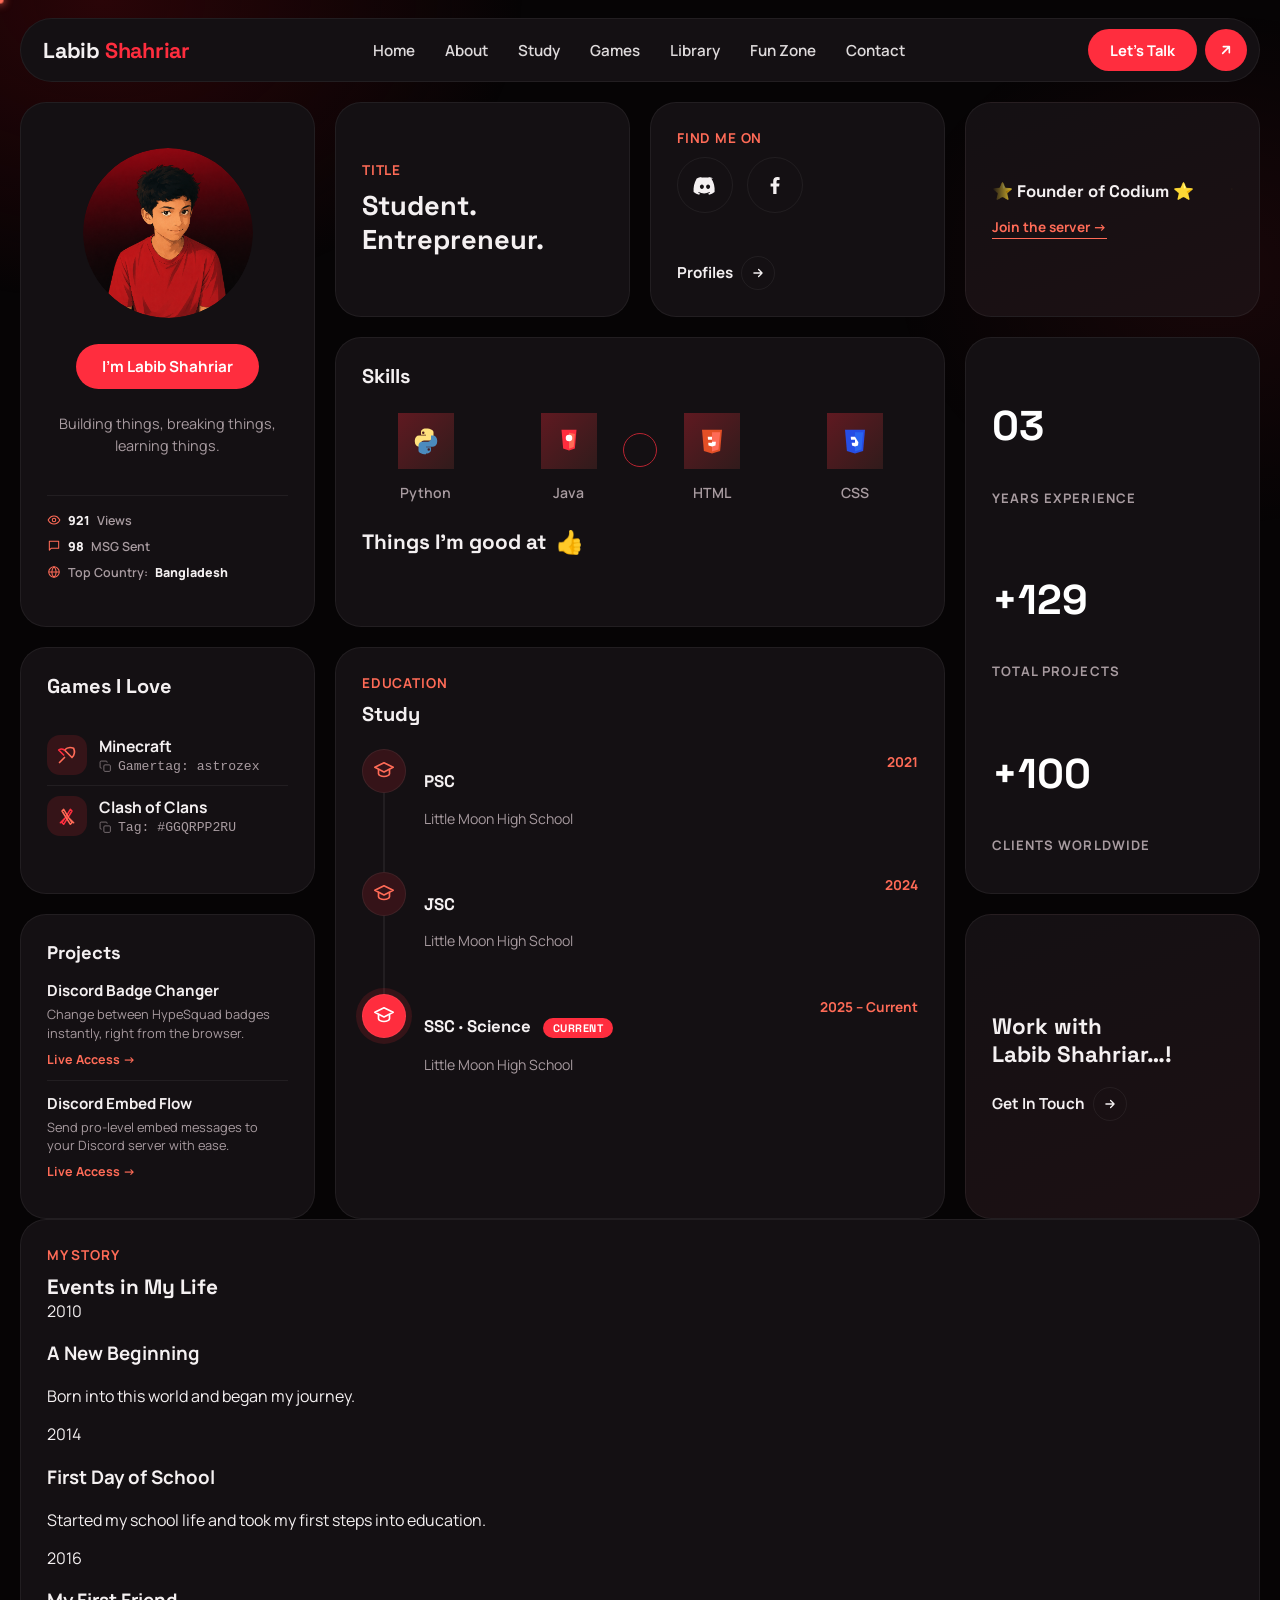
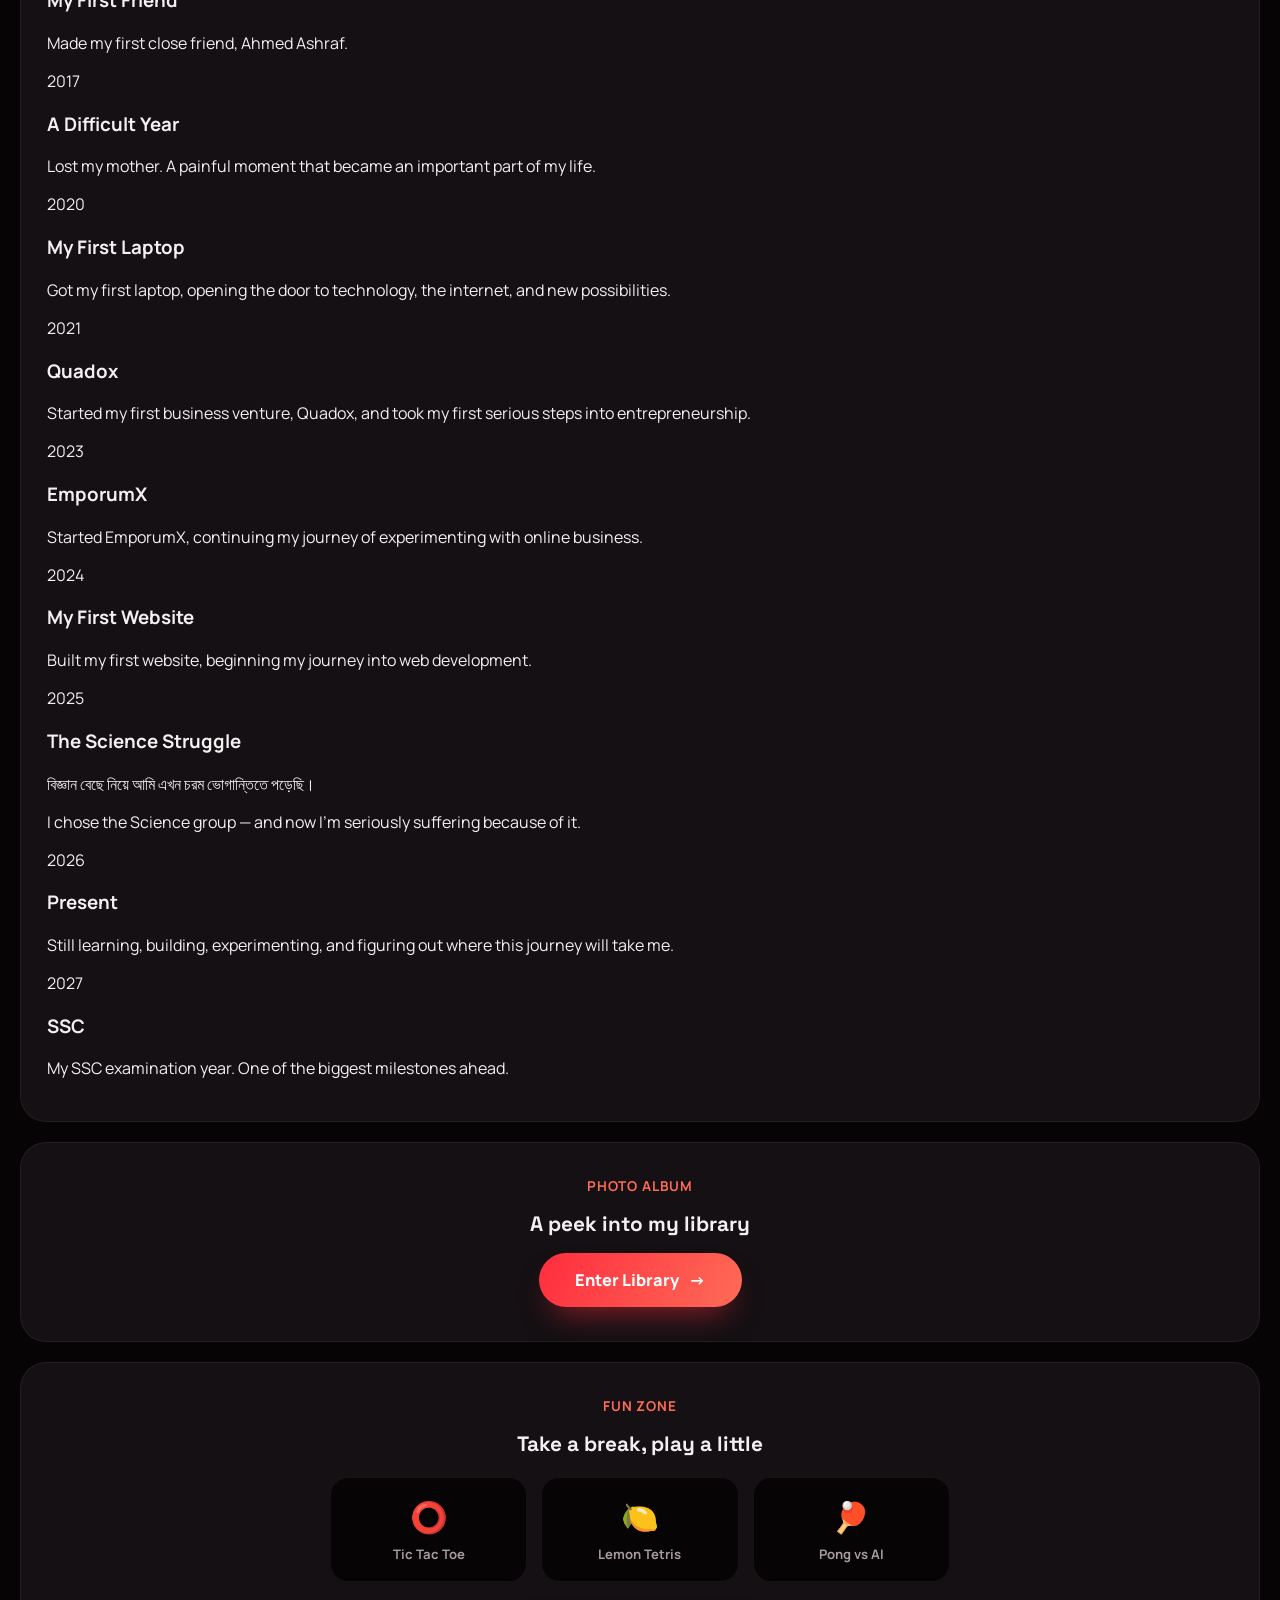
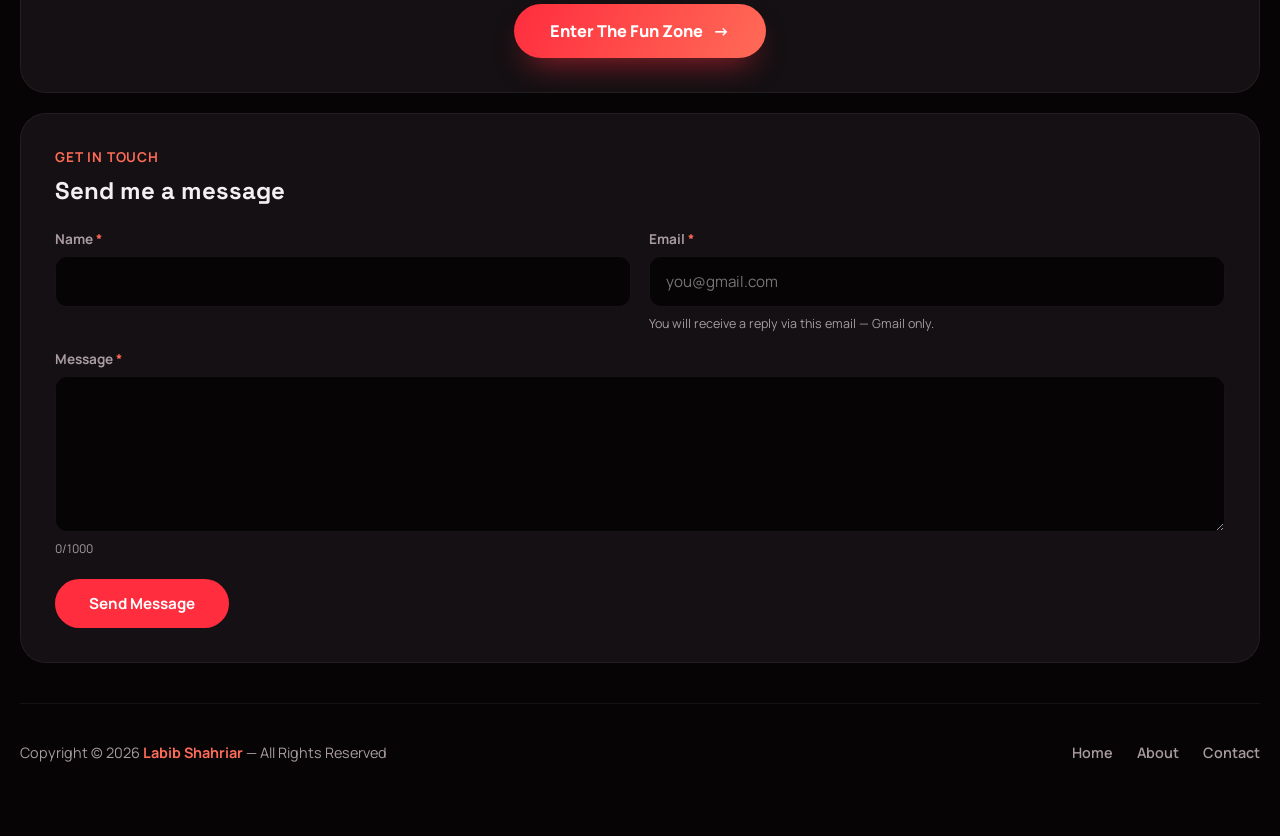
==== commit de0b2ab2: "Add life timeline section to index.html Added a life timeline section detailing significant events i" ====
--- a/index.html
+++ b/index.html
@@ -324,6 +324,114 @@
 
   </main>
 
+  <!-- ============ LIFE TIMELINE ============ -->
+  <section class="card life-timeline-card">
+    <p class="card-label">My Story</p>
+    <h2 class="card-heading" style="font-size:1.3rem;">Events in My Life</h2>
+
+    <div class="life-timeline">
+      <div class="lt-item lt-left">
+        <div class="lt-dot"></div>
+        <div class="lt-content">
+          <span class="lt-year">2010</span>
+          <h3 class="lt-title">A New Beginning</h3>
+          <p class="lt-desc">Born into this world and began my journey.</p>
+        </div>
+      </div>
+
+      <div class="lt-item lt-right">
+        <div class="lt-dot"></div>
+        <div class="lt-content">
+          <span class="lt-year">2014</span>
+          <h3 class="lt-title">First Day of School</h3>
+          <p class="lt-desc">Started my school life and took my first steps into education.</p>
+        </div>
+      </div>
+
+      <div class="lt-item lt-left">
+        <div class="lt-dot"></div>
+        <div class="lt-content">
+          <span class="lt-year">2016</span>
+          <h3 class="lt-title">My First Friend</h3>
+          <p class="lt-desc">Made my first close friend, Ahmed Ashraf.</p>
+        </div>
+      </div>
+
+      <div class="lt-item lt-right">
+        <div class="lt-dot"></div>
+        <div class="lt-content">
+          <span class="lt-year">2017</span>
+          <h3 class="lt-title">A Difficult Year</h3>
+          <p class="lt-desc">Lost my mother. A painful moment that became an important part of my life.</p>
+        </div>
+      </div>
+
+      <div class="lt-item lt-left">
+        <div class="lt-dot"></div>
+        <div class="lt-content">
+          <span class="lt-year">2020</span>
+          <h3 class="lt-title">My First Laptop</h3>
+          <p class="lt-desc">Got my first laptop, opening the door to technology, the internet, and new possibilities.</p>
+        </div>
+      </div>
+
+      <div class="lt-item lt-right">
+        <div class="lt-dot"></div>
+        <div class="lt-content">
+          <span class="lt-year">2021</span>
+          <h3 class="lt-title">Quadox</h3>
+          <p class="lt-desc">Started my first business venture, Quadox, and took my first serious steps into entrepreneurship.</p>
+        </div>
+      </div>
+
+      <div class="lt-item lt-left">
+        <div class="lt-dot"></div>
+        <div class="lt-content">
+          <span class="lt-year">2023</span>
+          <h3 class="lt-title">EmporumX</h3>
+          <p class="lt-desc">Started EmporumX, continuing my journey of experimenting with online business.</p>
+        </div>
+      </div>
+
+      <div class="lt-item lt-right">
+        <div class="lt-dot"></div>
+        <div class="lt-content">
+          <span class="lt-year">2024</span>
+          <h3 class="lt-title">My First Website</h3>
+          <p class="lt-desc">Built my first website, beginning my journey into web development.</p>
+        </div>
+      </div>
+
+      <div class="lt-item lt-left">
+        <div class="lt-dot"></div>
+        <div class="lt-content">
+          <span class="lt-year">2025</span>
+          <h3 class="lt-title">The Science Struggle</h3>
+          <p class="lt-desc lt-bn">বিজ্ঞান বেছে নিয়ে আমি এখন চরম ভোগান্তিতে পড়েছি।</p>
+          <p class="lt-desc">I chose the Science group — and now I'm seriously suffering because of it.</p>
+        </div>
+      </div>
+
+      <div class="lt-item lt-right">
+        <div class="lt-dot"></div>
+        <div class="lt-content">
+          <span class="lt-year">2026</span>
+          <h3 class="lt-title">Present</h3>
+          <p class="lt-desc">Still learning, building, experimenting, and figuring out where this journey will take me.</p>
+        </div>
+      </div>
+
+      <div class="lt-item lt-left">
+        <div class="lt-dot"></div>
+        <div class="lt-content">
+          <span class="lt-year">2027</span>
+          <h3 class="lt-title">SSC</h3>
+          <p class="lt-desc">My SSC examination year. One of the biggest milestones ahead.</p>
+        </div>
+      </div>
+    </div>
+  </section>
+
   <!-- ============ LIBRARY CTA ============ -->
   <section class="card cta-banner">
     <p class="card-label">Photo Album</p>
@@ -406,11 +514,6 @@
     </nav>
   </footer>
 
-</div>
-
-<div class="mascot" id="mascot">
-  <div class="mascot-bubble" id="mascotBubble">Hello! 👋</div>
-  <img src="mascot.png" alt="Mascot" draggable="false" />
 </div>
 
 <script>
@@ -459,6 +562,25 @@
   });
   updateScrollProgress();
 
+  /* ---------------- Life timeline scroll reveal ---------------- */
+  const ltItems = document.querySelectorAll('.lt-item');
+  if (ltItems.length) {
+    if ('IntersectionObserver' in window) {
+      const ltObserver = new IntersectionObserver((entries) => {
+        entries.forEach((entry) => {
+          if (entry.isIntersecting) {
+            entry.target.classList.add('in-view');
+            ltObserver.unobserve(entry.target);
+          }
+        });
+      }, { threshold: 0.25, rootMargin: '0px 0px -40px 0px' });
+      ltItems.forEach((item) => ltObserver.observe(item));
+    } else {
+      ltItems.forEach((item) => item.classList.add('in-view'));
+    }
+  }
+
+
   /* ---------------- Custom cursor ---------------- */
   const prefersReducedMotion = window.matchMedia('(prefers-reduced-motion: reduce)').matches;
   const isFinePointer = window.matchMedia('(hover: hover) and (pointer: fine)').matches;
@@ -485,7 +607,7 @@
     document.addEventListener('mousedown', () => cursorRing.classList.add('clicking'));
     document.addEventListener('mouseup', () => cursorRing.classList.remove('clicking'));
 
-    const hoverSelector = 'a, button, input, textarea, .copy-tag, .mascot';
+    const hoverSelector = 'a, button, input, textarea, .copy-tag';
     document.addEventListener('mouseover', (e) => {
       if (e.target.closest(hoverSelector)) cursorRing.classList.add('hovering');
     });
@@ -530,42 +652,92 @@
   }
 
   /* ---------------- Views / MSG live stat counters (CounterAPI v2) ---------------- */
-  /* These are REAL shared counters — every visitor on every device increments the
-     same remote number, so the figure shown is identical everywhere, live.
-     Workspace/counter is public and keyless. If the network call fails (offline,
-     ad-blocker, API hiccup) we fall back to a local per-device count so the UI
-     never breaks — but the fallback is clearly a lesser, non-synced substitute. */
+  /* Real shared counters — every visitor, every device, hits the same remote
+     number, formatted compactly (980, 1k, 1.2k, 1M...) and refreshed on a timer
+     so the figure updates live for anyone already on the page, not just on load.
+     If the network call fails (offline, ad-blocker, API hiccup) we fall back to
+     a local per-device count so the UI never breaks — a lesser, non-synced substitute. */
   const COUNTER_WORKSPACE = 'labibfun-portfolio';
-
-  async function liveStat(counterName, base, el) {
+  const POLL_MS = 20000;
+
+  function formatCompact(n) {
+    if (n < 1000) return String(n);
+    if (n < 1000000) {
+      const v = n / 1000;
+      return (v % 1 === 0 ? v.toFixed(0) : v.toFixed(1)) + 'k';
+    }
+    const v = n / 1000000;
+    return (v % 1 === 0 ? v.toFixed(0) : v.toFixed(1)) + 'M';
+  }
+
+  function fallbackBump(counterName, base, el) {
+    const storeKey = 'labib_stat_fallback_' + counterName;
+    let val = Number(localStorage.getItem(storeKey));
+    if (!val || isNaN(val)) val = 0;
+    val += 1;
+    localStorage.setItem(storeKey, String(val));
+    el.textContent = formatCompact(base + val);
+  }
+
+  async function counterRequest(counterName, mode) {
+    const controller = new AbortController();
+    const timer = setTimeout(() => controller.abort(), 4000);
+    const url = mode === 'up'
+      ? `https://api.counterapi.dev/v2/${COUNTER_WORKSPACE}/${counterName}/up`
+      : `https://api.counterapi.dev/v2/${COUNTER_WORKSPACE}/${counterName}`;
+    const res = await fetch(url, { signal: controller.signal });
+    clearTimeout(timer);
+    if (!res.ok) throw new Error('bad response');
+    const data = await res.json();
+    const upCount = data && data.data && typeof data.data.up_count === 'number' ? data.data.up_count : null;
+    if (upCount === null) throw new Error('unexpected shape');
+    return upCount;
+  }
+
+  async function liveStatInit(counterName, base, el) {
     if (!el) return;
-    const fallback = () => {
-      const storeKey = 'labib_stat_fallback_' + counterName;
-      let val = Number(localStorage.getItem(storeKey));
-      if (!val || isNaN(val)) val = 0;
-      val += 1;
-      localStorage.setItem(storeKey, String(val));
-      el.textContent = (base + val).toLocaleString();
-    };
     try {
-      const controller = new AbortController();
-      const timer = setTimeout(() => controller.abort(), 4000);
-      const res = await fetch(`https://api.counterapi.dev/v2/${COUNTER_WORKSPACE}/${counterName}/up`, { signal: controller.signal });
-      clearTimeout(timer);
-      if (!res.ok) throw new Error('bad response');
-      const data = await res.json();
-      const upCount = data && data.data && typeof data.data.up_count === 'number' ? data.data.up_count : null;
-      if (upCount === null) throw new Error('unexpected shape');
-      el.textContent = (base + upCount).toLocaleString();
+      const upCount = await counterRequest(counterName, 'up');
+      el.textContent = formatCompact(base + upCount);
     } catch (err) {
-      fallback();
+      fallbackBump(counterName, base, el);
+    }
+  }
+
+  async function liveStatRefresh(counterName, base, el) {
+    if (!el) return;
+    try {
+      const upCount = await counterRequest(counterName, 'get');
+      el.textContent = formatCompact(base + upCount);
+    } catch (err) {
+      /* keep last known value on a failed background refresh */
     }
   }
 
   const viewsCountEl = document.getElementById('viewsCount');
   const msgCountEl = document.getElementById('msgCount');
-  liveStat('views', 920, viewsCountEl);
-  window.bumpMsgStat = () => liveStat('msgs', 98, msgCountEl);
+
+  liveStatInit('views', 920, viewsCountEl);
+
+  /* msgs must NOT increment just from loading the page — read-only fetch on load */
+  (async () => {
+    if (!msgCountEl) return;
+    try {
+      const val = await counterRequest('msgs', 'get');
+      msgCountEl.textContent = formatCompact(98 + val);
+    } catch (err) {
+      const storeKey = 'labib_stat_fallback_msgs';
+      const val = Number(localStorage.getItem(storeKey)) || 0;
+      msgCountEl.textContent = formatCompact(98 + val);
+    }
+  })();
+
+  window.bumpMsgStat = () => liveStatInit('msgs', 98, msgCountEl);
+
+  setInterval(() => {
+    liveStatRefresh('views', 920, viewsCountEl);
+    liveStatRefresh('msgs', 98, msgCountEl);
+  }, POLL_MS);
 
 
   document.querySelectorAll('.copy-tag').forEach((btn) => {
@@ -846,7 +1018,7 @@
     }
   }
 
-  /* ---- Double-click the mascot: page gravity toggle ---- */
+  /* ---- Double-click the logo: page gravity toggle ---- */
   let gravityOn = false;
   window.__toggleGravity = function () {
     gravityOn = !gravityOn;
@@ -864,99 +1036,10 @@
       }
     });
   };
-
-  /* ==================================================================== */
-  /* Mascot — idle stand-and-greet + drag to dismiss                       */
-  /* ==================================================================== */
-  if (!prefersReducedMotion) {
-    (function mascotGame() {
-      const mascotEl = document.getElementById('mascot');
-      const bubbleEl = document.getElementById('mascotBubble');
-      if (!mascotEl) return;
-
-      const PHRASES = [
-        'Hi', 'Hello!', 'Nice to see you!', 'Thanks for visiting!',
-        "Let's play Minecraft together", 'How are you?'
-      ];
-
-      let vanished = false;
-      let dragging = false;
-      let offsetX = 0, offsetY = 0;
-      let greetTimeout = null;
-      let idleInterval = null;
-
-      function placeInitial() {
-        const x = 18;
-        const y = window.innerHeight - mascotEl.offsetHeight - 18;
-        mascotEl.style.left = x + 'px';
-        mascotEl.style.top = y + 'px';
-        mascotEl.classList.add('visible');
-      }
-      placeInitial();
-
-      function greetOnce() {
-        if (vanished) return;
-        mascotEl.classList.add('greeting');
-        bubbleEl.textContent = PHRASES[Math.floor(Math.random() * PHRASES.length)];
-        bubbleEl.classList.add('show');
-        clearTimeout(greetTimeout);
-        greetTimeout = setTimeout(() => {
-          if (vanished) return;
-          mascotEl.classList.remove('greeting');
-          bubbleEl.classList.remove('show');
-        }, 1500);
-      }
-
-      setTimeout(greetOnce, 1200);
-      idleInterval = setInterval(greetOnce, 3000);
-
-      function vanish() {
-        vanished = true;
-        clearInterval(idleInterval);
-        clearTimeout(greetTimeout);
-        mascotEl.classList.remove('visible', 'greeting');
-        bubbleEl.classList.remove('show');
-        mascotEl.style.pointerEvents = 'none';
-      }
-      window.__mascotVanish = vanish;
-
-      mascotEl.addEventListener('pointerdown', (e) => {
-        if (vanished) return;
-        dragging = true;
-        mascotEl.setPointerCapture(e.pointerId);
-        mascotEl.classList.add('dragging');
-        mascotEl.classList.remove('greeting');
-        bubbleEl.classList.remove('show');
-        clearTimeout(greetTimeout);
-        const rect = mascotEl.getBoundingClientRect();
-        offsetX = e.clientX - rect.left;
-        offsetY = e.clientY - rect.top;
-      });
-
-      window.addEventListener('pointermove', (e) => {
-        if (!dragging || vanished) return;
-        mascotEl.style.left = (e.clientX - offsetX) + 'px';
-        mascotEl.style.top = (e.clientY - offsetY) + 'px';
-      });
-
-      window.addEventListener('pointerup', () => {
-        if (!dragging || vanished) return;
-        dragging = false;
-        mascotEl.classList.remove('dragging');
-        const rect = mascotEl.getBoundingClientRect();
-        const outOfBounds = rect.right < 0 || rect.left > window.innerWidth ||
-          rect.bottom < 0 || rect.top > window.innerHeight;
-        if (outOfBounds) {
-          vanish();
-        }
-      });
-
-      /* Double-click the mascot toggles the page-gravity easter egg */
-      mascotEl.addEventListener('dblclick', () => {
-        if (window.__toggleGravity) window.__toggleGravity();
-      });
-    })();
-  }
+  const brandEl = document.querySelector('.brand');
+  if (brandEl) brandEl.addEventListener('dblclick', (e) => { e.preventDefault(); window.__toggleGravity(); });
+
+
 </script>
 
 </body>
--- a/style.css
+++ b/style.css
@@ -1318,7 +1318,7 @@
 }
 
 /* ---------------------------------------------------------------------- */
-/* Mascot mini-game                                                        */
+/* Mascot — idle stand-and-greet character                                 */
 /* ---------------------------------------------------------------------- */
 
 .mascot {
@@ -1334,11 +1334,13 @@
   will-change: transform;
   opacity: 0;
   pointer-events: none;
+  transition: opacity 0.4s ease;
 }
 
 .mascot.visible {
   opacity: 1;
   pointer-events: auto;
+  animation: mascotBreathe 2.8s ease-in-out infinite;
 }
 
 .mascot img {
@@ -1350,57 +1352,23 @@
 
 .mascot.dragging {
   cursor: grabbing;
-}
-
-.mascot.walking {
-  animation: mascotBob 0.42s ease-in-out infinite;
-}
-
-@keyframes mascotBob {
-  0%, 100% { transform: translateY(0) rotate(-1.5deg); }
-  50% { transform: translateY(-8px) rotate(1.5deg); }
-}
-
-.mascot.greeting img {
-  animation: mascotWave 0.5s ease-in-out 4;
-  transform-origin: 50% 85%;
-}
-
-@keyframes mascotWave {
-  0%, 100% { transform: rotate(0deg); }
-  25% { transform: rotate(-9deg); }
-  75% { transform: rotate(9deg); }
-}
-
-.mascot.landing {
-  animation: mascotSquash 0.4s cubic-bezier(0.34, 1.56, 0.64, 1);
-}
-
-@keyframes mascotSquash {
-  0% { transform: scaleX(1) scaleY(1); }
-  40% { transform: scaleX(1.35) scaleY(0.65); }
-  70% { transform: scaleX(0.9) scaleY(1.12); }
-  100% { transform: scaleX(1) scaleY(1); }
-}
-
-.mascot.poked {
-  animation: mascotPoke 0.75s ease;
-}
-
-@keyframes mascotPoke {
-  0% { transform: rotate(0deg) translateY(0); }
-  30% { transform: rotate(75deg) translateY(10px); }
-  60% { transform: rotate(85deg) translateY(12px); }
-  100% { transform: rotate(0deg) translateY(0); }
-}
-
-.mascot.idle-breathe {
-  animation: mascotBreathe 2.6s ease-in-out infinite;
+  animation: none;
 }
 
 @keyframes mascotBreathe {
   0%, 100% { transform: translateY(0); }
-  50% { transform: translateY(-4px); }
+  50% { transform: translateY(-5px); }
+}
+
+.mascot.greeting img {
+  animation: mascotWave 0.5s ease-in-out 3;
+  transform-origin: 50% 85%;
+}
+
+@keyframes mascotWave {
+  0%, 100% { transform: rotate(0deg) scale(1); }
+  25% { transform: rotate(-11deg) scale(1.03); }
+  75% { transform: rotate(11deg) scale(1.03); }
 }
 
 .mascot-bubble {
@@ -1443,3 +1411,120 @@
     width: 76px;
   }
 }
+
+/* ---------------------------------------------------------------------- */
+/* Easter eggs: confetti + gravity toggle                                  */
+/* ---------------------------------------------------------------------- */
+
+.confetti-piece {
+  position: fixed;
+  top: -20px;
+  width: 8px;
+  height: 14px;
+  z-index: 10050;
+  opacity: 0.9;
+  border-radius: 2px;
+  pointer-events: none;
+  animation-name: confettiFall;
+  animation-timing-function: cubic-bezier(0.4, 0.2, 0.6, 1);
+}
+
+@keyframes confettiFall {
+  to {
+    transform: translateY(112vh) rotate(var(--rot, 360deg));
+    opacity: 0.25;
+  }
+}
+
+body.gravity-mode {
+  overflow: hidden;
+  height: 100vh;
+}
+
+/* ---------------------------------------------------------------------- */
+/* Library CTA banner                                                      */
+/* ---------------------------------------------------------------------- */
+
+.cta-banner {
+  margin-top: var(--gap);
+  display: flex;
+  flex-direction: column;
+  align-items: center;
+  text-align: center;
+  gap: 16px;
+  padding: 34px 24px;
+}
+
+.cta-banner .card-label {
+  margin: 0;
+}
+
+.cta-btn {
+  display: inline-flex;
+  align-items: center;
+  gap: 10px;
+  background: linear-gradient(120deg, var(--accent), var(--accent-2));
+  color: #fff;
+  font-weight: 800;
+  font-size: 1.02rem;
+  padding: 16px 36px;
+  border-radius: 100px;
+  box-shadow: 0 16px 32px -14px rgba(255, 45, 62, 0.65);
+  transition: transform 0.25s cubic-bezier(0.34, 1.56, 0.64, 1), box-shadow 0.25s ease;
+}
+
+.cta-btn:hover {
+  transform: translateY(-3px) scale(1.02);
+  box-shadow: 0 22px 40px -14px rgba(255, 45, 62, 0.8);
+}
+
+/* ---------------------------------------------------------------------- */
+/* Fun zone preview                                                        */
+/* ---------------------------------------------------------------------- */
+
+.funzone-preview {
+  display: grid;
+  grid-template-columns: repeat(3, 1fr);
+  gap: 14px;
+  width: 100%;
+  max-width: 620px;
+  margin: 4px 0 6px;
+}
+
+.funzone-preview-item {
+  background: var(--bg);
+  border: 1px solid var(--border);
+  border-radius: var(--radius-md);
+  padding: 18px 10px;
+  display: flex;
+  flex-direction: column;
+  align-items: center;
+  gap: 8px;
+  transition: transform 0.25s ease, border-color 0.25s ease;
+}
+
+.funzone-preview-item:hover {
+  transform: translateY(-4px);
+  border-color: var(--accent);
+}
+
+.funzone-preview-item .fz-icon {
+  font-size: 1.9rem;
+}
+
+.funzone-preview-item span.fz-name {
+  font-size: 0.82rem;
+  font-weight: 700;
+  color: var(--muted);
+  text-align: center;
+}
+
+@media (max-width: 520px) {
+  .funzone-preview-item .fz-icon {
+    font-size: 1.5rem;
+  }
+  .cta-btn {
+    padding: 14px 26px;
+    font-size: 0.92rem;
+  }
+}
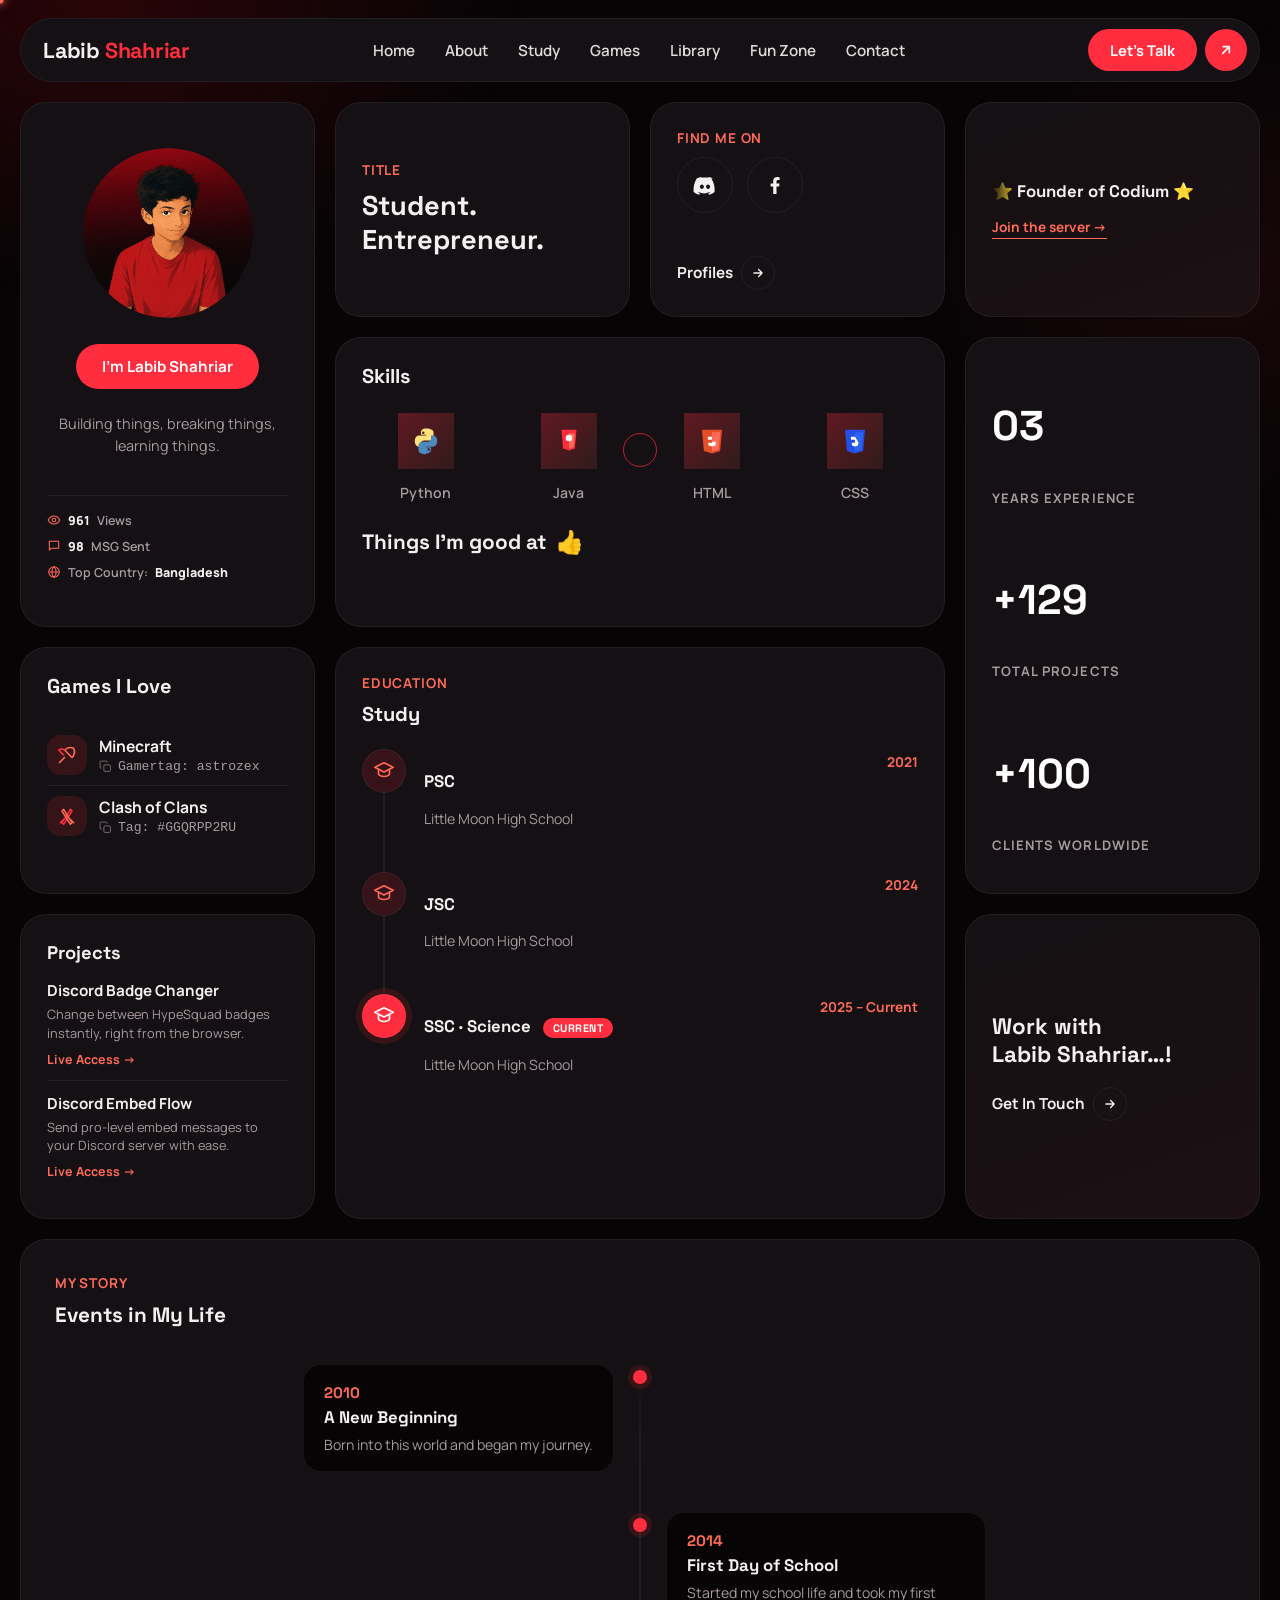
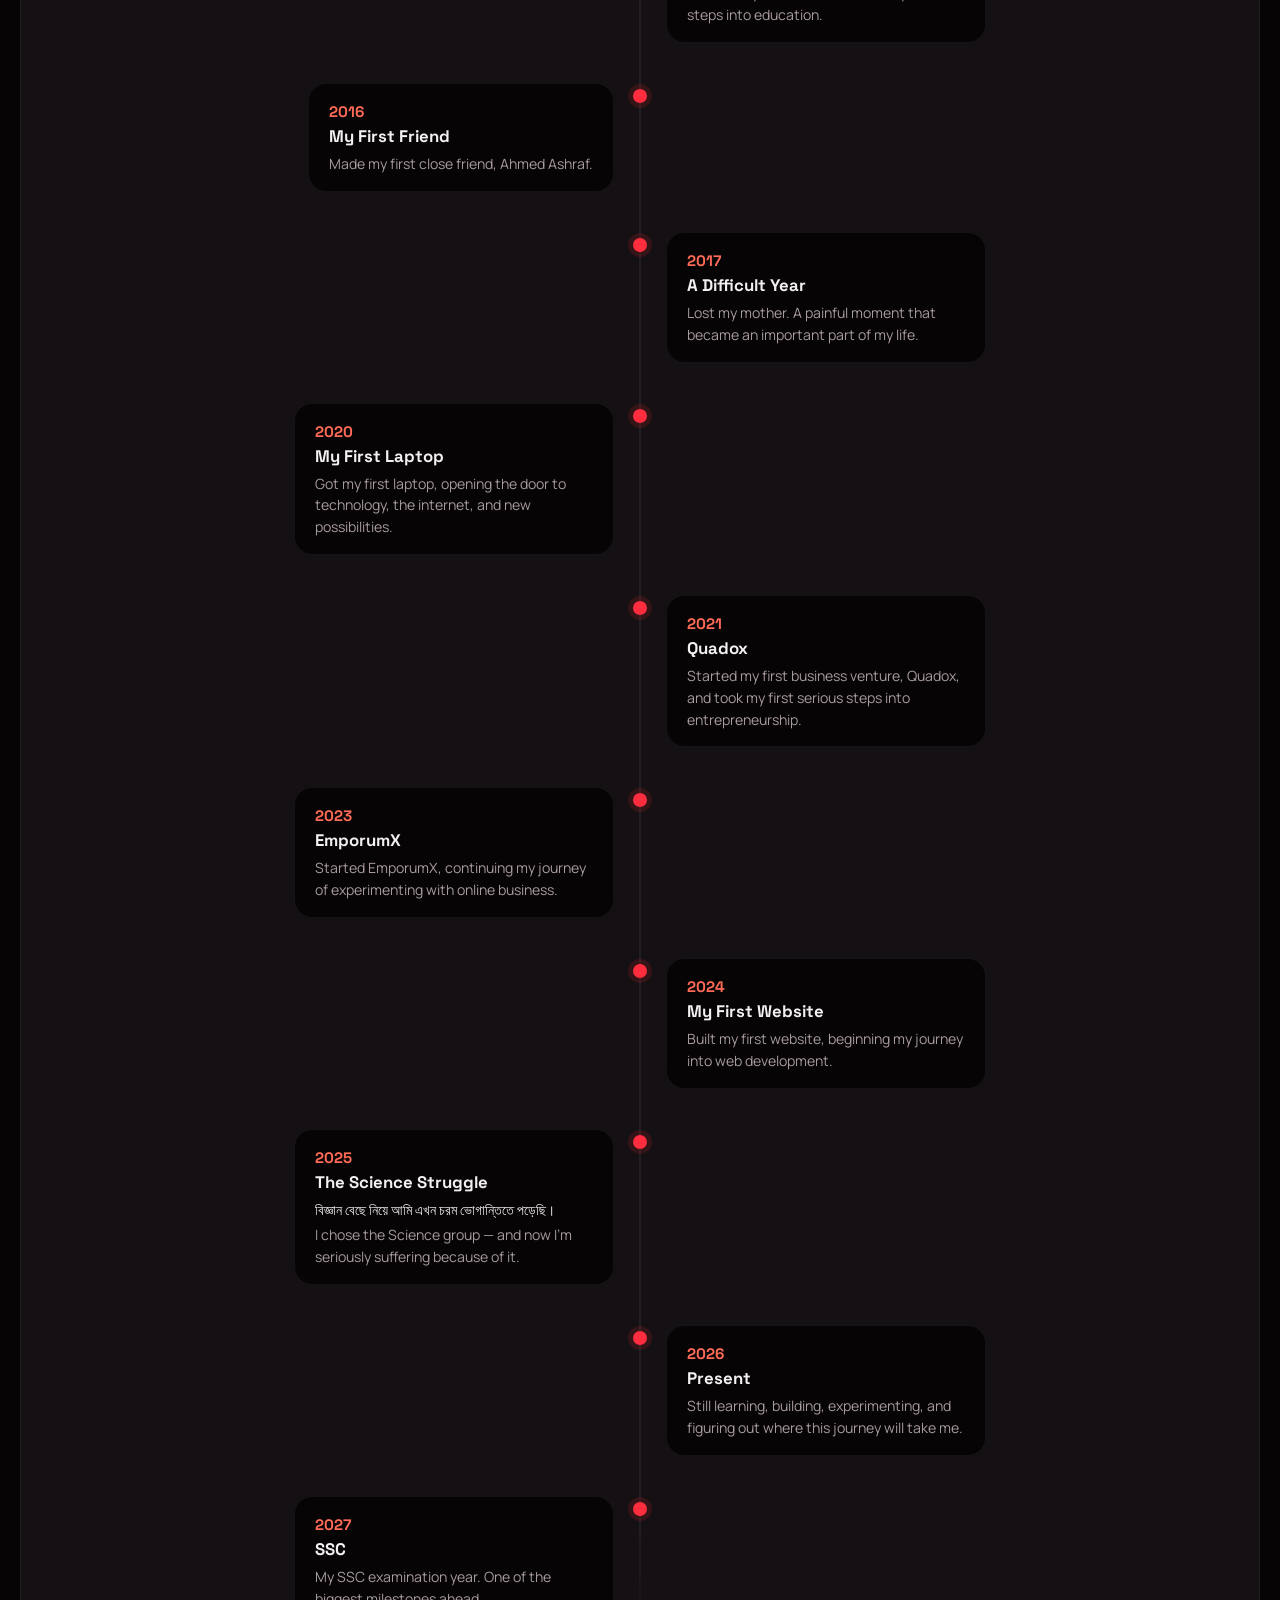
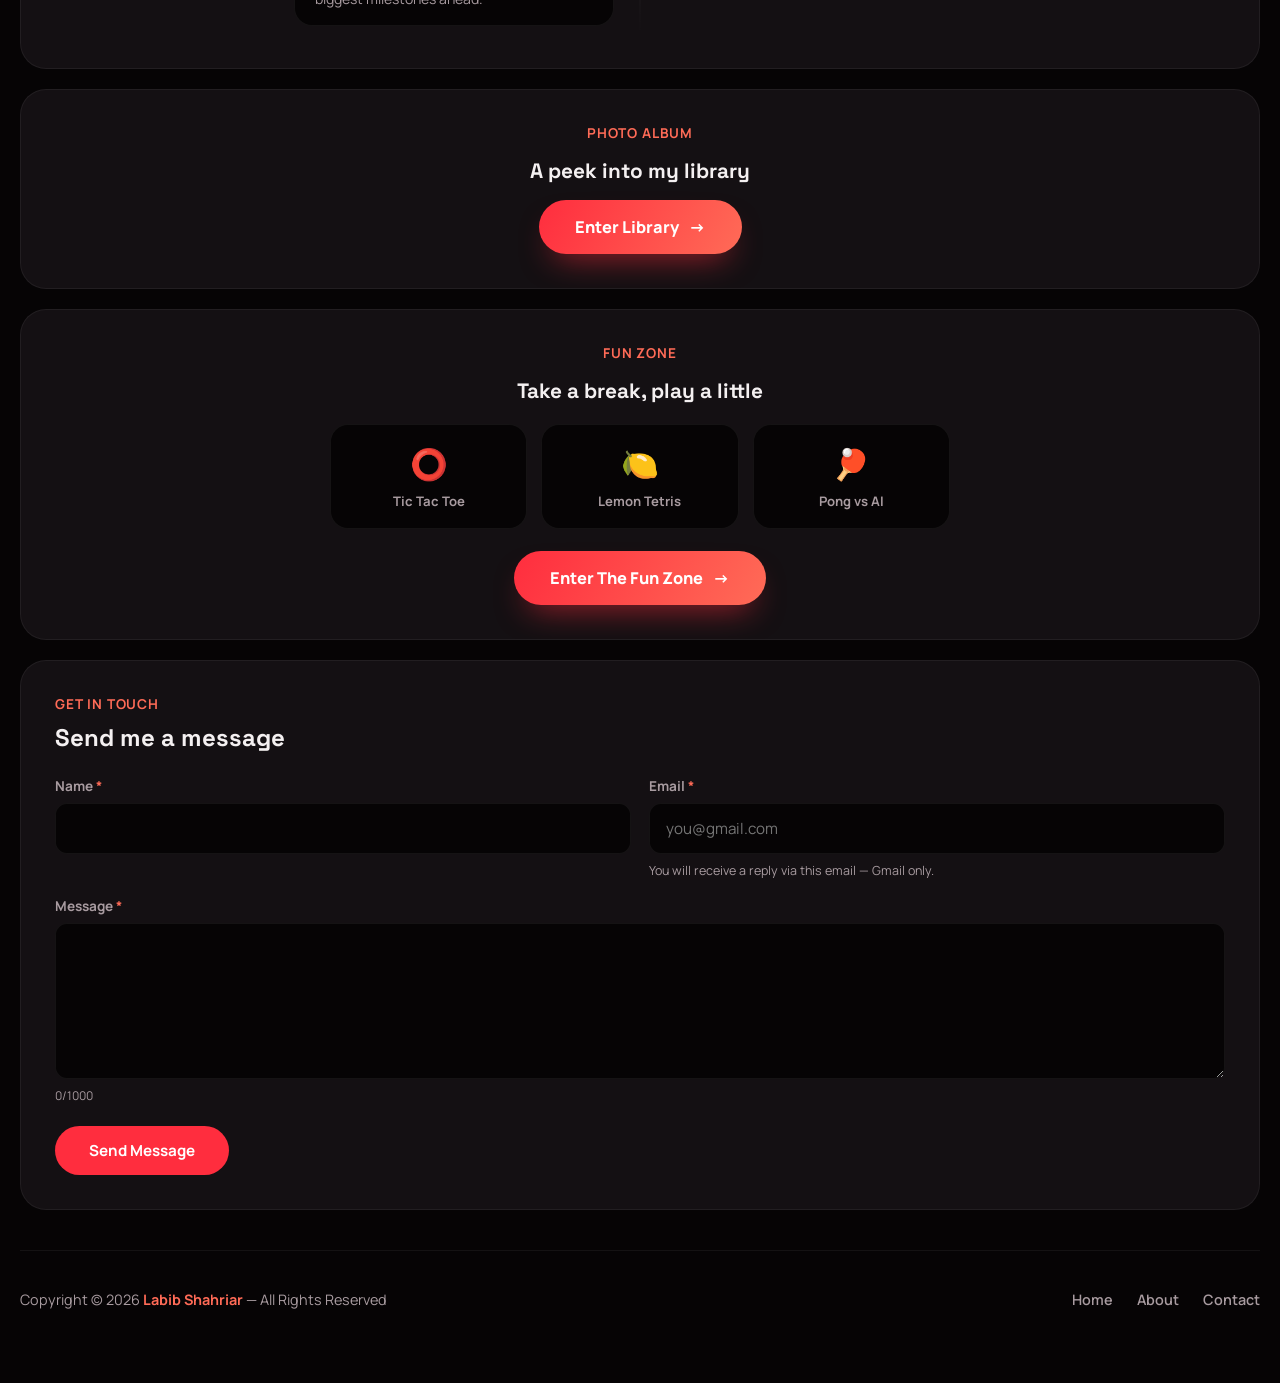
==== commit 02075d98: "Update index.html" ====
--- a/index.html
+++ b/index.html
@@ -66,8 +66,8 @@
       <a href="#home">About</a>
       <a href="#study">Study</a>
       <a href="#games">Games</a>
-      <a href="library.html">Library</a>
-      <a href="fun.html">Fun Zone</a>
+      <a href="library/">Library</a>
+      <a href="fun/">Fun Zone</a>
       <a href="#contact">Contact</a>
     </nav>
 
@@ -436,7 +436,7 @@
   <section class="card cta-banner">
     <p class="card-label">Photo Album</p>
     <h2 class="card-heading" style="font-size:1.3rem;">A peek into my library</h2>
-    <a class="cta-btn" href="library.html">Enter Library <span aria-hidden="true">→</span></a>
+    <a class="cta-btn" href="library/">Enter Library <span aria-hidden="true">→</span></a>
   </section>
 
   <!-- ============ FUN ZONE ============ -->
@@ -457,7 +457,7 @@
         <span class="fz-name">Pong vs AI</span>
       </div>
     </div>
-    <a class="cta-btn" href="fun.html">Enter The Fun Zone <span aria-hidden="true">→</span></a>
+    <a class="cta-btn" href="fun/">Enter The Fun Zone <span aria-hidden="true">→</span></a>
   </section>
 
   <!-- ============ 10. CONTACT ============ -->
@@ -651,13 +651,23 @@
     });
   }
 
-  /* ---------------- Views / MSG live stat counters (CounterAPI v2) ---------------- */
-  /* Real shared counters — every visitor, every device, hits the same remote
-     number, formatted compactly (980, 1k, 1.2k, 1M...) and refreshed on a timer
-     so the figure updates live for anyone already on the page, not just on load.
-     If the network call fails (offline, ad-blocker, API hiccup) we fall back to
-     a local per-device count so the UI never breaks — a lesser, non-synced substitute. */
-  const COUNTER_WORKSPACE = 'labibfun-portfolio';
+  /* ---------------- Views / MSG live stat counters ---------------- */
+  /* Three-tier reliability chain:
+       1) OWN_COUNTER_BASE — your own Cloudflare Worker (see
+          labib-stats-worker.js). If set, this is used and is the ONLY
+          tier that guarantees an identical number on every device —
+          because it isn't a third-party domain that ad-blockers or
+          privacy extensions can silently block.
+       2) CounterAPI — a free third-party counter, used only if your
+          own Worker isn't configured. Works for most visitors, but
+          some browsers/networks block it, which is why numbers can
+          drift between devices on this tier alone.
+       3) Local per-device count — an absolute last resort so the UI
+          never breaks, but it is NOT synced with anyone else.
+     Set OWN_COUNTER_BASE once you've deployed the Worker (instructions
+     are in labib-stats-worker.js) to make the numbers fully reliable. */
+  const OWN_COUNTER_BASE = '';
+  const COUNTERAPI_WORKSPACE = 'labibfun-portfolio';
   const POLL_MS = 20000;
 
   function formatCompact(n) {
@@ -679,16 +689,32 @@
     el.textContent = formatCompact(base + val);
   }
 
-  async function counterRequest(counterName, mode) {
+  async function fetchJson(url) {
     const controller = new AbortController();
     const timer = setTimeout(() => controller.abort(), 4000);
+    try {
+      const res = await fetch(url, { signal: controller.signal });
+      clearTimeout(timer);
+      if (!res.ok) throw new Error('bad response');
+      return await res.json();
+    } finally {
+      clearTimeout(timer);
+    }
+  }
+
+  /* Returns the counter's current value, trying tier 1 then tier 2. */
+  async function counterRequest(counterName, mode) {
+    if (OWN_COUNTER_BASE) {
+      try {
+        const url = mode === 'up' ? `${OWN_COUNTER_BASE}/${counterName}/up` : `${OWN_COUNTER_BASE}/${counterName}`;
+        const data = await fetchJson(url);
+        if (data && typeof data.value === 'number') return data.value;
+      } catch (err) { /* fall through to tier 2 */ }
+    }
     const url = mode === 'up'
-      ? `https://api.counterapi.dev/v2/${COUNTER_WORKSPACE}/${counterName}/up`
-      : `https://api.counterapi.dev/v2/${COUNTER_WORKSPACE}/${counterName}`;
-    const res = await fetch(url, { signal: controller.signal });
-    clearTimeout(timer);
-    if (!res.ok) throw new Error('bad response');
-    const data = await res.json();
+      ? `https://api.counterapi.dev/v2/${COUNTERAPI_WORKSPACE}/${counterName}/up`
+      : `https://api.counterapi.dev/v2/${COUNTERAPI_WORKSPACE}/${counterName}`;
+    const data = await fetchJson(url);
     const upCount = data && data.data && typeof data.data.up_count === 'number' ? data.data.up_count : null;
     if (upCount === null) throw new Error('unexpected shape');
     return upCount;
@@ -697,46 +723,40 @@
   async function liveStatInit(counterName, base, el) {
     if (!el) return;
     try {
-      const upCount = await counterRequest(counterName, 'up');
-      el.textContent = formatCompact(base + upCount);
+      const value = await counterRequest(counterName, 'up');
+      el.textContent = formatCompact(base + value);
     } catch (err) {
       fallbackBump(counterName, base, el);
     }
   }
 
-  async function liveStatRefresh(counterName, base, el) {
+  async function liveStatRead(counterName, base, el) {
     if (!el) return;
     try {
-      const upCount = await counterRequest(counterName, 'get');
-      el.textContent = formatCompact(base + upCount);
+      const value = await counterRequest(counterName, 'get');
+      el.textContent = formatCompact(base + value);
     } catch (err) {
-      /* keep last known value on a failed background refresh */
-    }
-  }
-
+      const storeKey = 'labib_stat_fallback_' + counterName;
+      const val = Number(localStorage.getItem(storeKey)) || 0;
+      el.textContent = formatCompact(base + val);
+    }
+  }
+
+  const VIEWS_BASE = 960;
+  const MSGS_BASE = 98;
   const viewsCountEl = document.getElementById('viewsCount');
   const msgCountEl = document.getElementById('msgCount');
 
-  liveStatInit('views', 920, viewsCountEl);
-
-  /* msgs must NOT increment just from loading the page — read-only fetch on load */
-  (async () => {
-    if (!msgCountEl) return;
-    try {
-      const val = await counterRequest('msgs', 'get');
-      msgCountEl.textContent = formatCompact(98 + val);
-    } catch (err) {
-      const storeKey = 'labib_stat_fallback_msgs';
-      const val = Number(localStorage.getItem(storeKey)) || 0;
-      msgCountEl.textContent = formatCompact(98 + val);
-    }
-  })();
-
-  window.bumpMsgStat = () => liveStatInit('msgs', 98, msgCountEl);
-
+  liveStatInit('views', VIEWS_BASE, viewsCountEl);
+  /* msgs must NOT increment just from loading the page — read-only on load */
+  liveStatRead('msgs', MSGS_BASE, msgCountEl);
+  window.bumpMsgStat = () => liveStatInit('msgs', MSGS_BASE, msgCountEl);
+
+  /* Background refresh so the number updates live for anyone already
+     on the page, without needing a reload. */
   setInterval(() => {
-    liveStatRefresh('views', 920, viewsCountEl);
-    liveStatRefresh('msgs', 98, msgCountEl);
+    liveStatRead('views', VIEWS_BASE, viewsCountEl);
+    liveStatRead('msgs', MSGS_BASE, msgCountEl);
   }, POLL_MS);
 
 
@@ -939,9 +959,11 @@
   /* Easter eggs                                                           */
   /* ==================================================================== */
 
-  /* ---- Triple-click anywhere: confetti burst ---- */
+  /* ---- Double-click anywhere: confetti burst ---- */
+  /* ---- Triple-click anywhere: page gravity toggle ---- */
   document.addEventListener('click', (e) => {
-    if (e.detail === 3) triggerConfetti();
+    if (e.detail === 2) triggerConfetti();
+    if (e.detail === 3 && window.__toggleGravity) window.__toggleGravity();
   });
 
   function triggerConfetti() {
@@ -1036,8 +1058,6 @@
       }
     });
   };
-  const brandEl = document.querySelector('.brand');
-  if (brandEl) brandEl.addEventListener('dblclick', (e) => { e.preventDefault(); window.__toggleGravity(); });
 
 
 </script>
--- a/style.css
+++ b/style.css
@@ -1318,101 +1318,6 @@
 }
 
 /* ---------------------------------------------------------------------- */
-/* Mascot — idle stand-and-greet character                                 */
-/* ---------------------------------------------------------------------- */
-
-.mascot {
-  position: fixed;
-  top: 0;
-  left: 0;
-  width: 100px;
-  z-index: 9998;
-  cursor: grab;
-  user-select: none;
-  touch-action: none;
-  filter: drop-shadow(0 12px 16px rgba(0, 0, 0, 0.55));
-  will-change: transform;
-  opacity: 0;
-  pointer-events: none;
-  transition: opacity 0.4s ease;
-}
-
-.mascot.visible {
-  opacity: 1;
-  pointer-events: auto;
-  animation: mascotBreathe 2.8s ease-in-out infinite;
-}
-
-.mascot img {
-  width: 100%;
-  display: block;
-  pointer-events: none;
-  -webkit-user-drag: none;
-}
-
-.mascot.dragging {
-  cursor: grabbing;
-  animation: none;
-}
-
-@keyframes mascotBreathe {
-  0%, 100% { transform: translateY(0); }
-  50% { transform: translateY(-5px); }
-}
-
-.mascot.greeting img {
-  animation: mascotWave 0.5s ease-in-out 3;
-  transform-origin: 50% 85%;
-}
-
-@keyframes mascotWave {
-  0%, 100% { transform: rotate(0deg) scale(1); }
-  25% { transform: rotate(-11deg) scale(1.03); }
-  75% { transform: rotate(11deg) scale(1.03); }
-}
-
-.mascot-bubble {
-  position: absolute;
-  left: 50%;
-  bottom: 100%;
-  transform: translateX(-50%) translateY(6px) scale(0.85);
-  margin-bottom: 8px;
-  background: var(--card);
-  border: 1px solid var(--border);
-  color: var(--text);
-  font-family: var(--font-body);
-  font-weight: 700;
-  font-size: 0.8rem;
-  padding: 7px 14px;
-  border-radius: 100px;
-  white-space: nowrap;
-  opacity: 0;
-  transition: opacity 0.25s ease, transform 0.25s ease;
-  pointer-events: none;
-}
-
-.mascot-bubble::after {
-  content: "";
-  position: absolute;
-  top: 100%;
-  left: 50%;
-  transform: translateX(-50%);
-  border: 6px solid transparent;
-  border-top-color: var(--card);
-}
-
-.mascot-bubble.show {
-  opacity: 1;
-  transform: translateX(-50%) translateY(0) scale(1);
-}
-
-@media (max-width: 720px) {
-  .mascot {
-    width: 76px;
-  }
-}
-
-/* ---------------------------------------------------------------------- */
 /* Easter eggs: confetti + gravity toggle                                  */
 /* ---------------------------------------------------------------------- */
 
@@ -1528,3 +1433,154 @@
     font-size: 0.92rem;
   }
 }
+
+/* ---------------------------------------------------------------------- */
+/* Life Timeline — scroll-reveal zigzag                                    */
+/* ---------------------------------------------------------------------- */
+
+.life-timeline-card {
+  margin-top: var(--gap);
+  padding: 34px;
+}
+
+.life-timeline {
+  position: relative;
+  margin-top: 28px;
+  padding: 8px 0;
+}
+
+.life-timeline::before {
+  content: "";
+  position: absolute;
+  left: 50%;
+  top: 0;
+  bottom: 0;
+  width: 2px;
+  background: linear-gradient(180deg, transparent, var(--border) 6%, var(--border) 94%, transparent);
+  transform: translateX(-50%);
+}
+
+.lt-item {
+  position: relative;
+  display: flex;
+  width: 100%;
+  margin-bottom: 40px;
+  opacity: 0;
+  transition: opacity 0.7s ease, transform 0.7s cubic-bezier(0.22, 1, 0.36, 1);
+}
+
+.lt-item:last-child {
+  margin-bottom: 0;
+}
+
+.lt-item.lt-left {
+  justify-content: flex-end;
+  padding-right: calc(50% + 26px);
+  transform: translateX(-36px);
+}
+
+.lt-item.lt-right {
+  justify-content: flex-start;
+  padding-left: calc(50% + 26px);
+  transform: translateX(36px);
+}
+
+.lt-item.in-view {
+  opacity: 1;
+  transform: translateX(0);
+}
+
+.lt-dot {
+  position: absolute;
+  left: 50%;
+  top: 6px;
+  width: 14px;
+  height: 14px;
+  border-radius: 50%;
+  background: var(--accent);
+  box-shadow: 0 0 0 5px var(--accent-dim);
+  transform: translateX(-50%) scale(0.6);
+  transition: transform 0.5s cubic-bezier(0.34, 1.56, 0.64, 1);
+  z-index: 2;
+}
+
+.lt-item.in-view .lt-dot {
+  transform: translateX(-50%) scale(1);
+}
+
+.lt-content {
+  max-width: 320px;
+  background: var(--bg);
+  border: 1px solid var(--border);
+  border-radius: var(--radius-md);
+  padding: 16px 20px;
+}
+
+.lt-year {
+  display: inline-block;
+  font-family: var(--font-display);
+  font-weight: 800;
+  font-size: 0.95rem;
+  color: var(--accent-2);
+  margin-bottom: 4px;
+}
+
+.lt-title {
+  font-family: var(--font-display);
+  font-size: 1.05rem;
+  font-weight: 700;
+  margin: 0 0 6px;
+}
+
+.lt-desc {
+  font-size: 0.88rem;
+  color: var(--muted);
+  line-height: 1.55;
+  margin: 0;
+}
+
+.lt-desc.lt-bn {
+  color: var(--text);
+  margin-bottom: 4px;
+}
+
+@media (prefers-reduced-motion: reduce) {
+  .lt-item {
+    opacity: 1;
+    transform: none;
+    transition: none;
+  }
+  .lt-dot {
+    transform: translateX(-50%) scale(1);
+  }
+}
+
+@media (max-width: 720px) {
+  .life-timeline-card {
+    padding: 22px;
+  }
+
+  .life-timeline::before {
+    left: 18px;
+  }
+
+  .lt-item.lt-left,
+  .lt-item.lt-right {
+    justify-content: flex-start;
+    padding-left: 44px;
+    padding-right: 0;
+    transform: translateY(24px);
+  }
+
+  .lt-item.in-view {
+    transform: translateY(0);
+  }
+
+  .lt-dot {
+    left: 18px;
+  }
+
+  .lt-content {
+    max-width: 100%;
+  }
+}
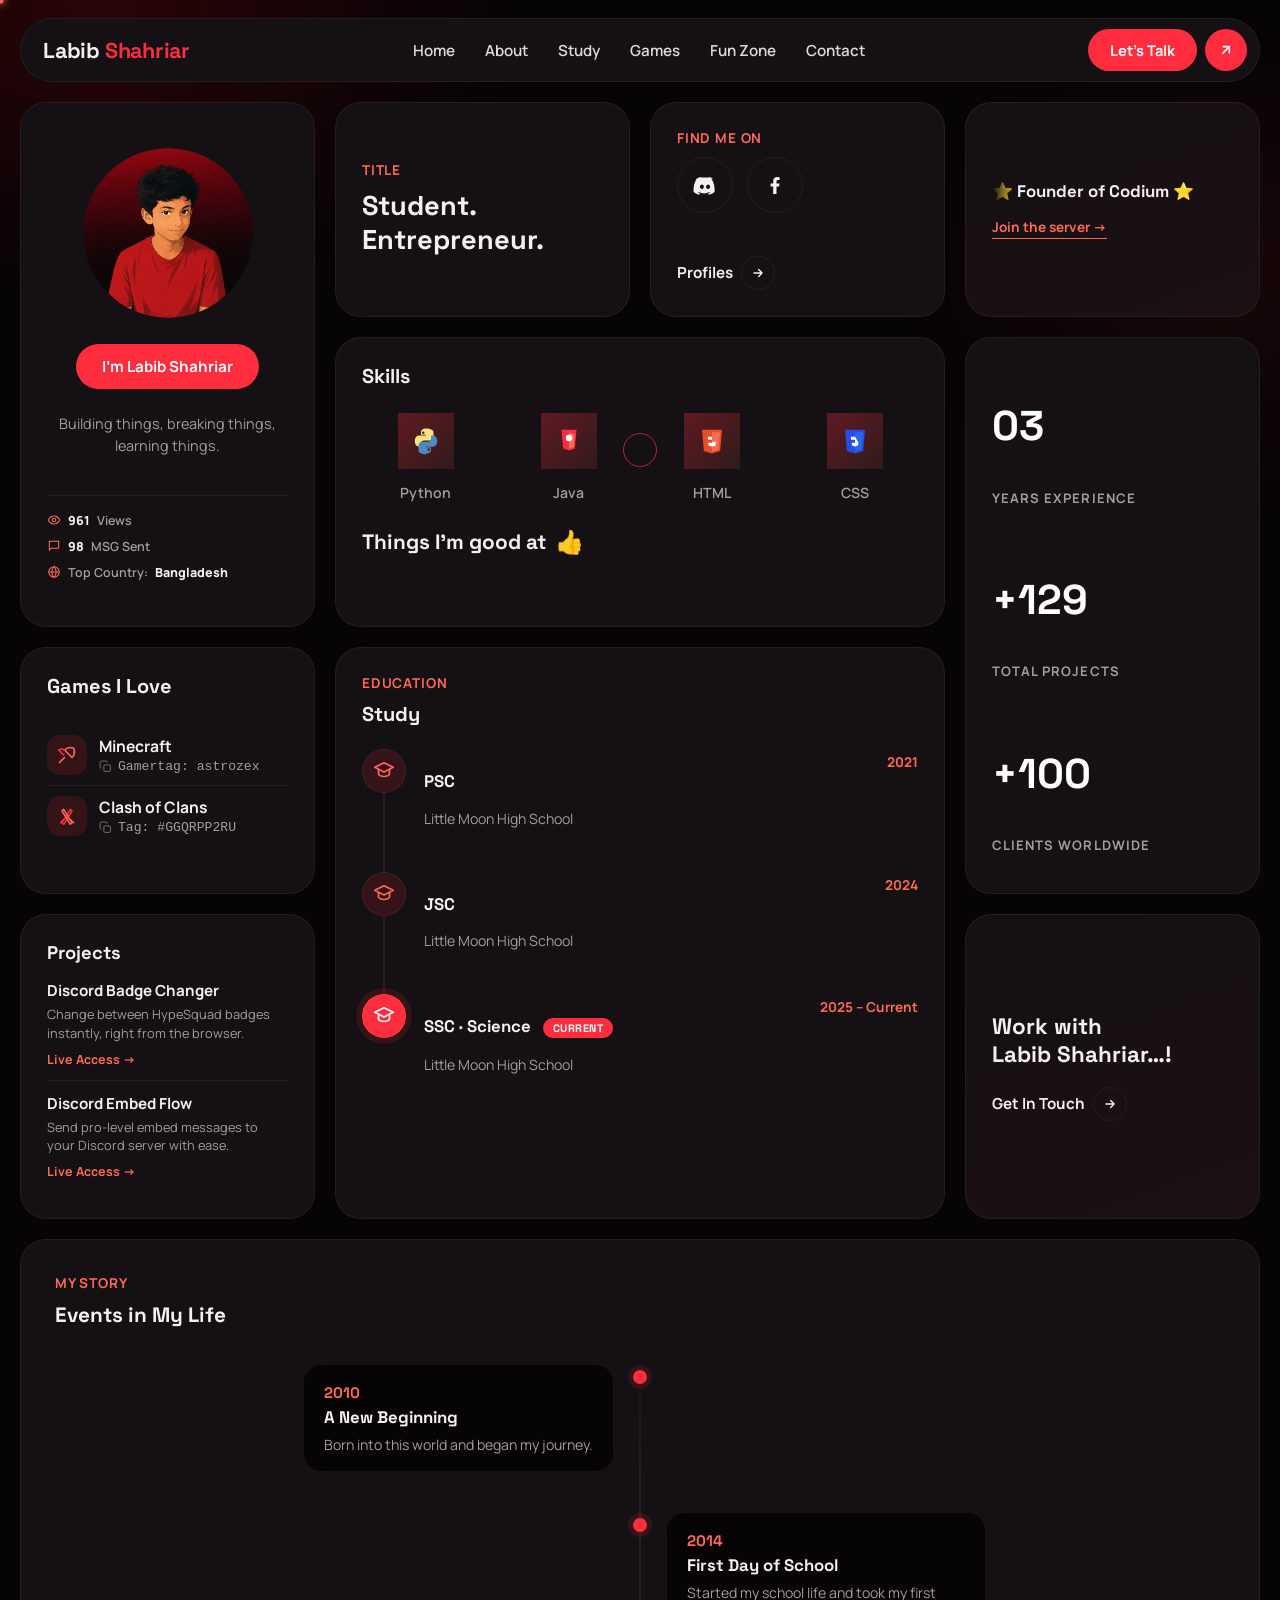
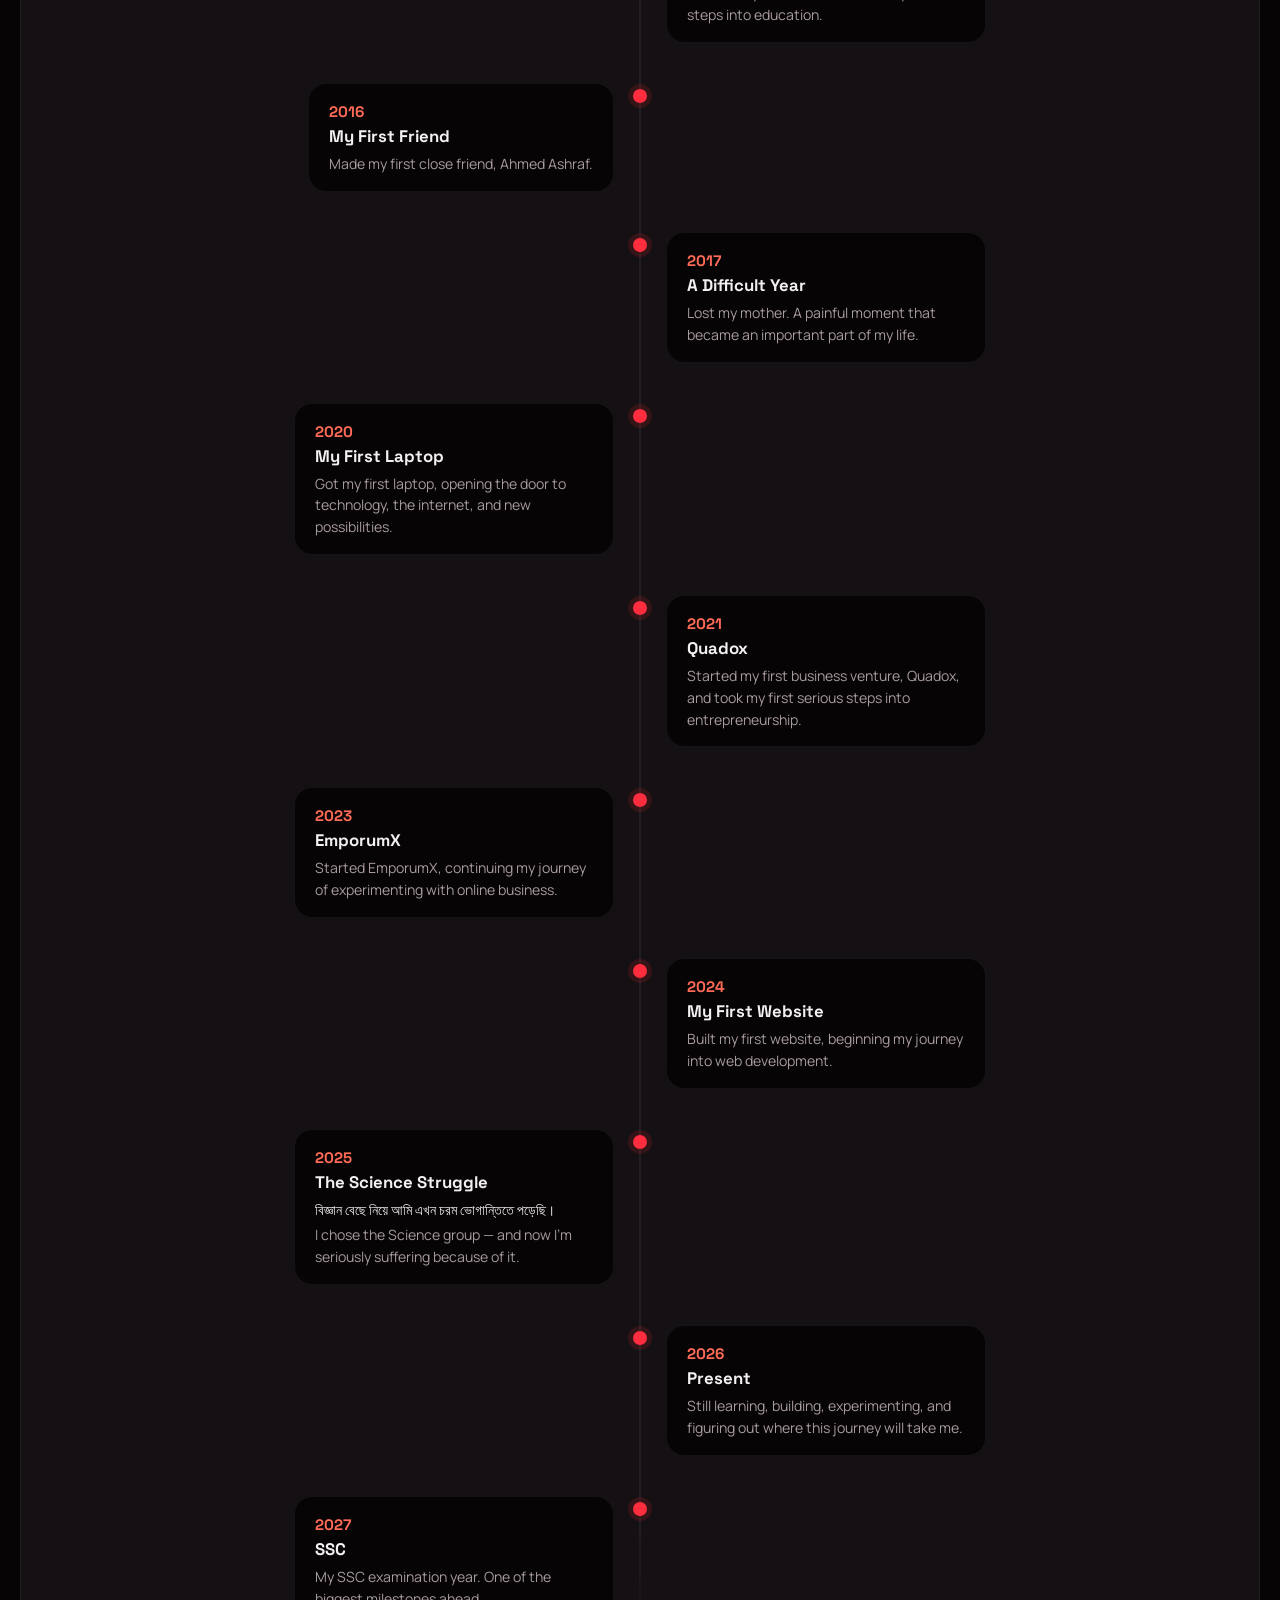
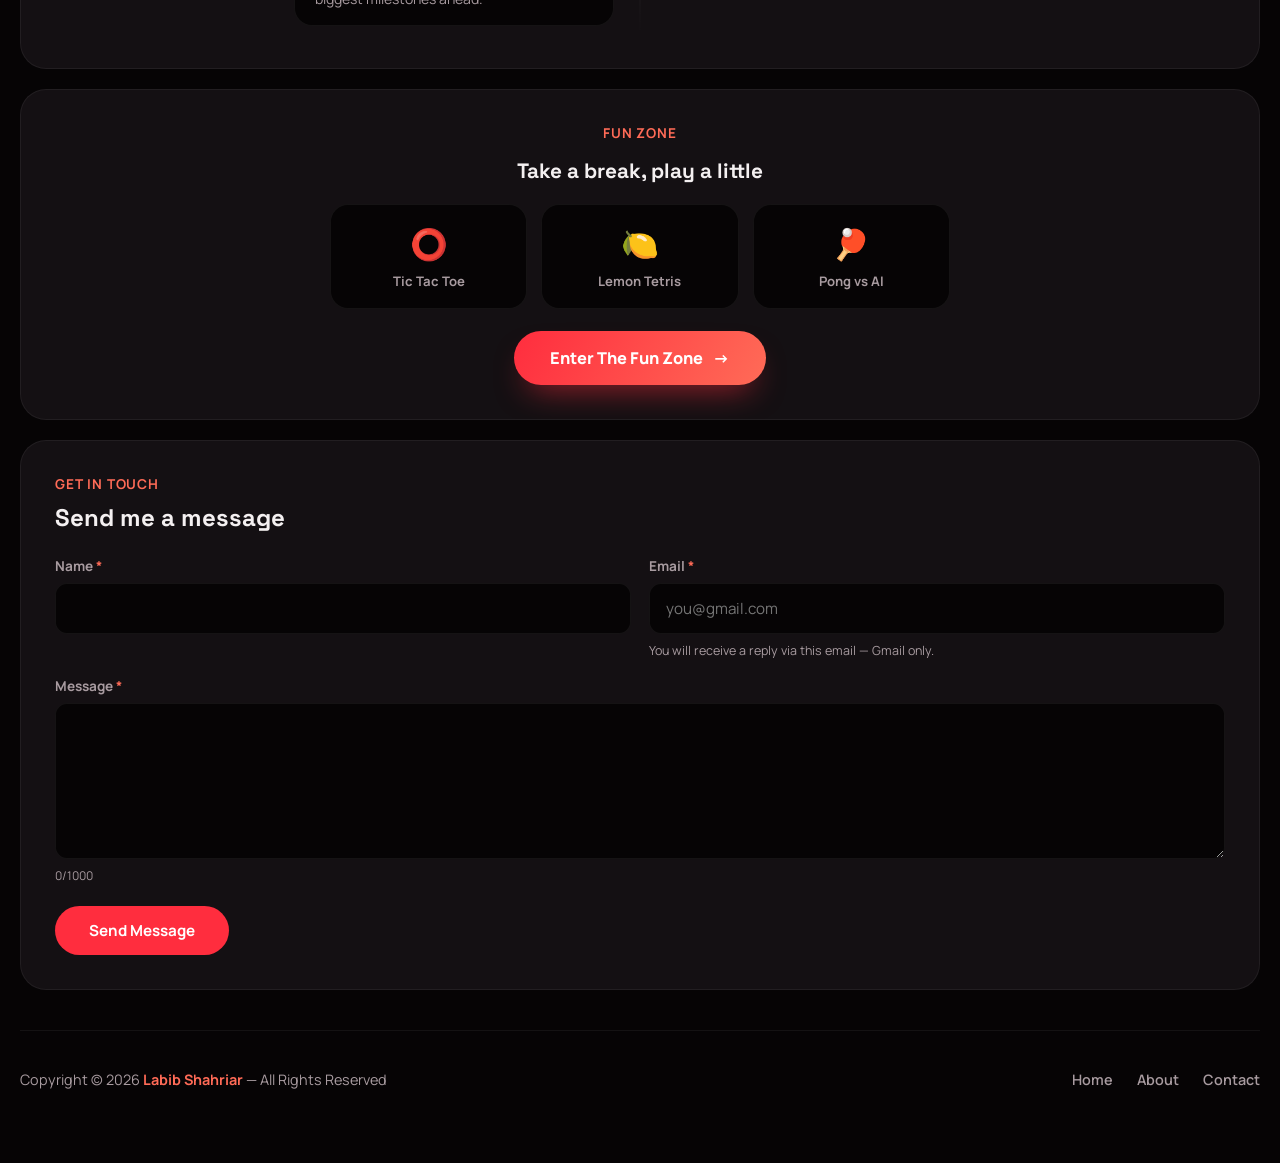
==== commit bae14f9e: "Update index.html" ====
--- a/index.html
+++ b/index.html
@@ -66,7 +66,6 @@
       <a href="#home">About</a>
       <a href="#study">Study</a>
       <a href="#games">Games</a>
-      <a href="library/">Library</a>
       <a href="fun/">Fun Zone</a>
       <a href="#contact">Contact</a>
     </nav>
@@ -430,13 +429,6 @@
         </div>
       </div>
     </div>
-  </section>
-
-  <!-- ============ LIBRARY CTA ============ -->
-  <section class="card cta-banner">
-    <p class="card-label">Photo Album</p>
-    <h2 class="card-heading" style="font-size:1.3rem;">A peek into my library</h2>
-    <a class="cta-btn" href="library/">Enter Library <span aria-hidden="true">→</span></a>
   </section>
 
   <!-- ============ FUN ZONE ============ -->
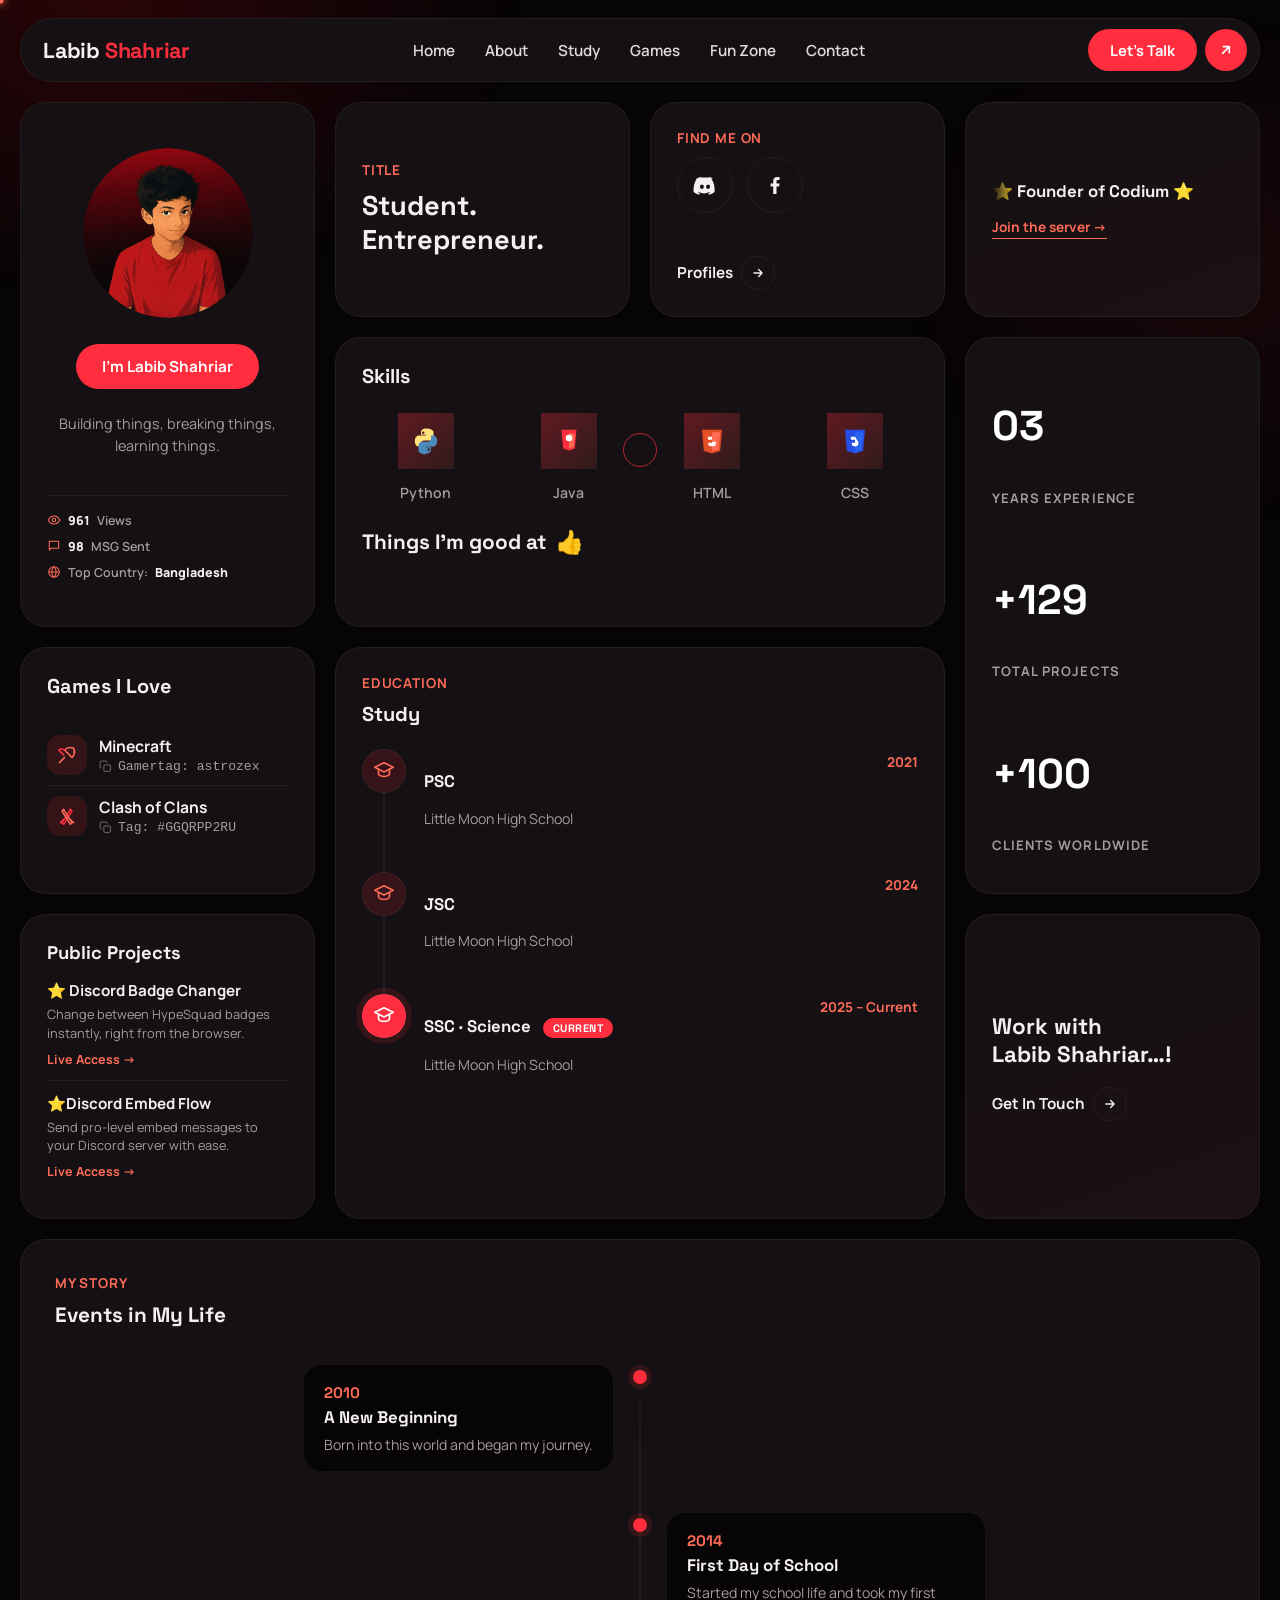
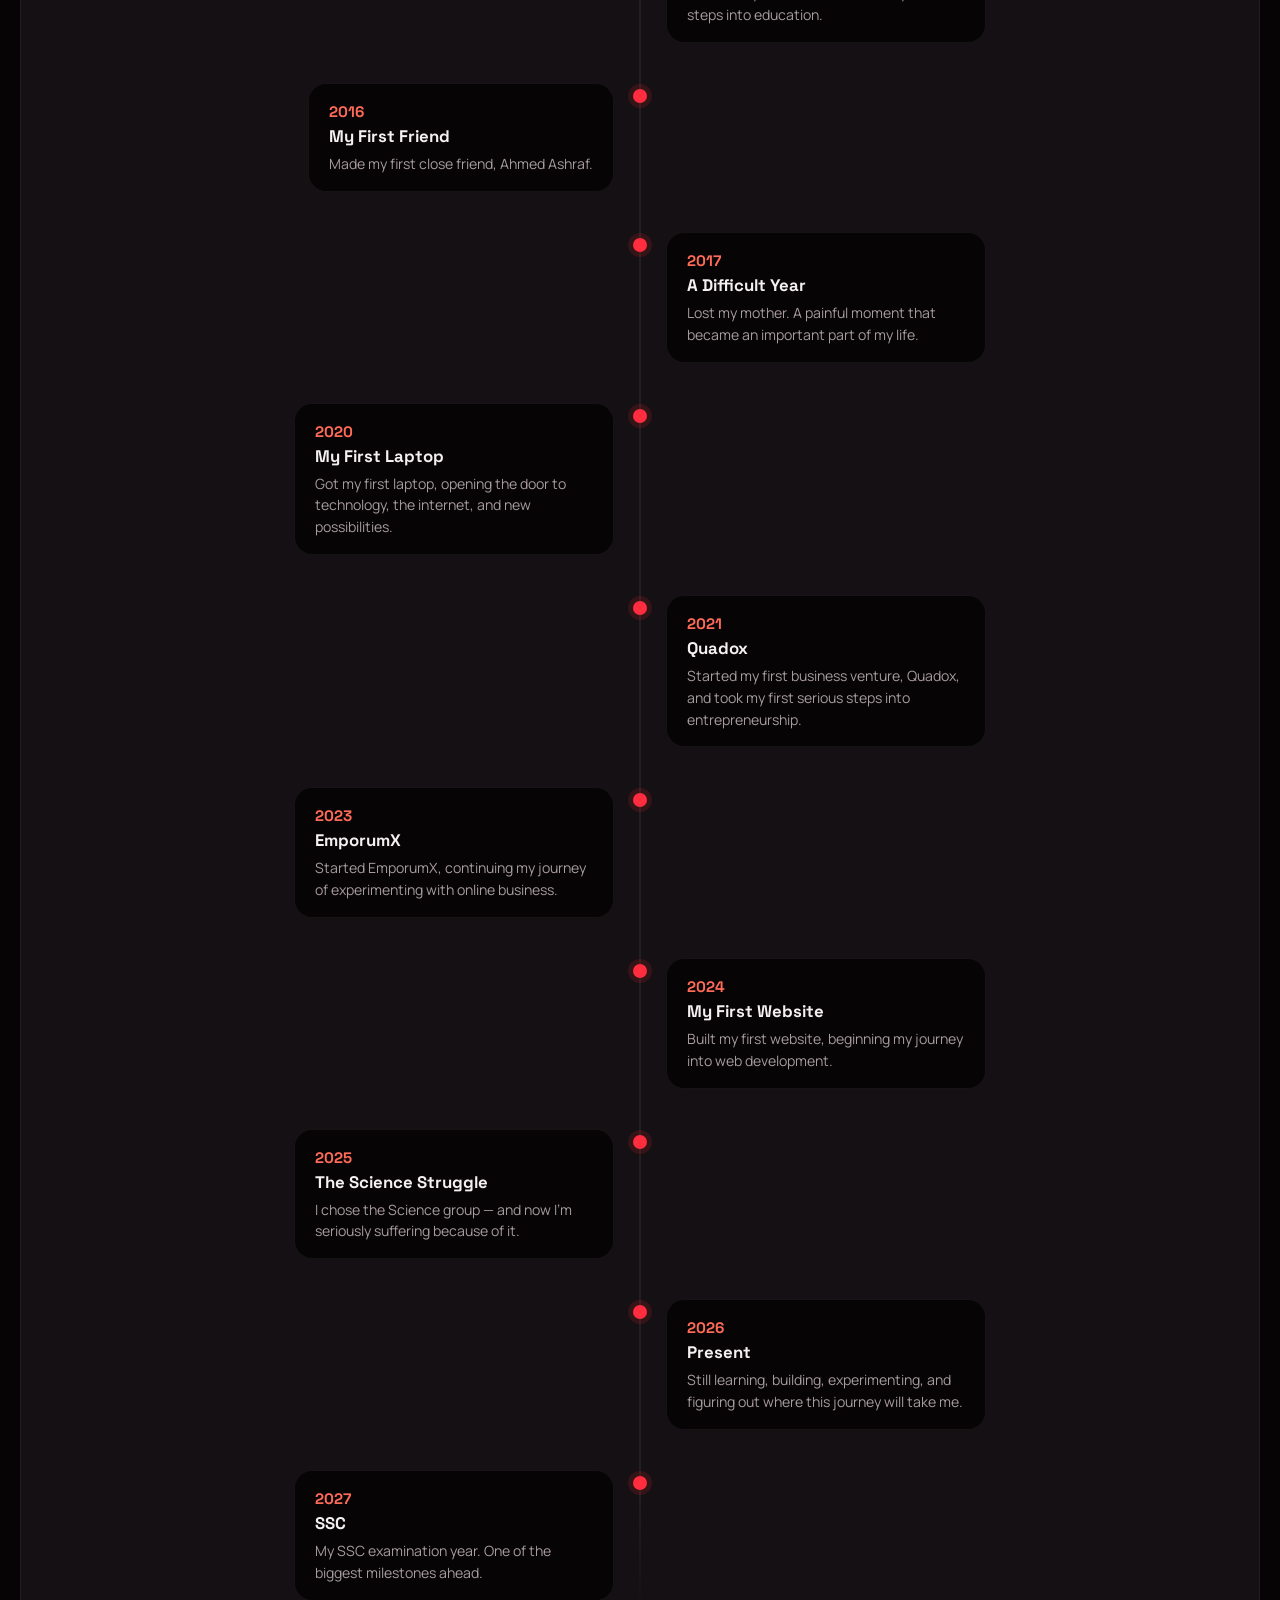
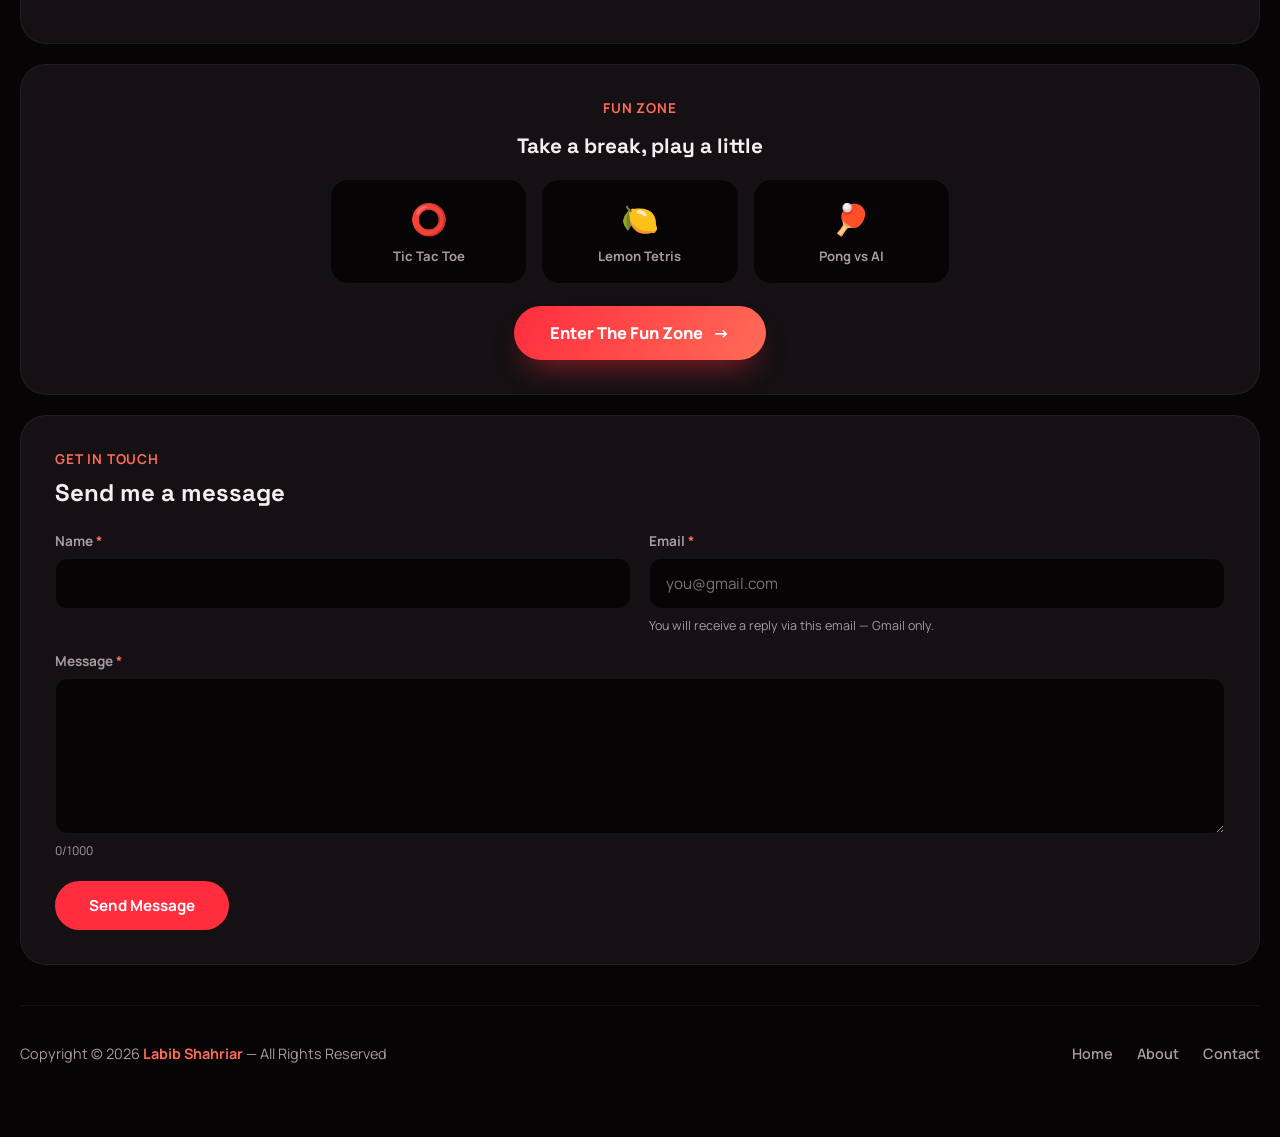
==== commit b9053db8: "Add files via upload" ====
--- a/index.html
+++ b/index.html
@@ -237,16 +237,16 @@
 
     <!-- Projects card -->
     <section class="card projects-card">
-      <h2 class="card-heading" style="font-size:1.15rem;">Projects</h2>
+      <h2 class="card-heading" style="font-size:1.15rem;">Public Projects</h2>
 
       <div class="project-item">
-        <span class="project-name">Discord Badge Changer</span>
+        <span class="project-name">⭐ Discord Badge Changer</span>
         <span class="project-desc">Change between HypeSquad badges instantly, right from the browser.</span>
         <a class="project-link" href="https://l4bibshahriar.github.io/discord-hypesquad-badge/" target="_blank" rel="noopener">Live Access →</a>
       </div>
 
       <div class="project-item">
-        <span class="project-name">Discord Embed Flow</span>
+        <span class="project-name">⭐Discord Embed Flow</span>
         <span class="project-desc">Send pro-level embed messages to your Discord server with ease.</span>
         <a class="project-link" href="https://l4bibshahriar.github.io/Embed-Flow/" target="_blank" rel="noopener">Live Access →</a>
       </div>
@@ -406,7 +406,6 @@
         <div class="lt-content">
           <span class="lt-year">2025</span>
           <h3 class="lt-title">The Science Struggle</h3>
-          <p class="lt-desc lt-bn">বিজ্ঞান বেছে নিয়ে আমি এখন চরম ভোগান্তিতে পড়েছি।</p>
           <p class="lt-desc">I chose the Science group — and now I'm seriously suffering because of it.</p>
         </div>
       </div>
@@ -663,13 +662,7 @@
   const POLL_MS = 20000;
 
   function formatCompact(n) {
-    if (n < 1000) return String(n);
-    if (n < 1000000) {
-      const v = n / 1000;
-      return (v % 1 === 0 ? v.toFixed(0) : v.toFixed(1)) + 'k';
-    }
-    const v = n / 1000000;
-    return (v % 1 === 0 ? v.toFixed(0) : v.toFixed(1)) + 'M';
+    return Number(n).toLocaleString('en-US');
   }
 
   function fallbackBump(counterName, base, el) {
--- a/style.css
+++ b/style.css
@@ -1347,7 +1347,7 @@
 }
 
 /* ---------------------------------------------------------------------- */
-/* Library CTA banner                                                      */
+/* CTA banner (Fun Zone)                                                   */
 /* ---------------------------------------------------------------------- */
 
 .cta-banner {
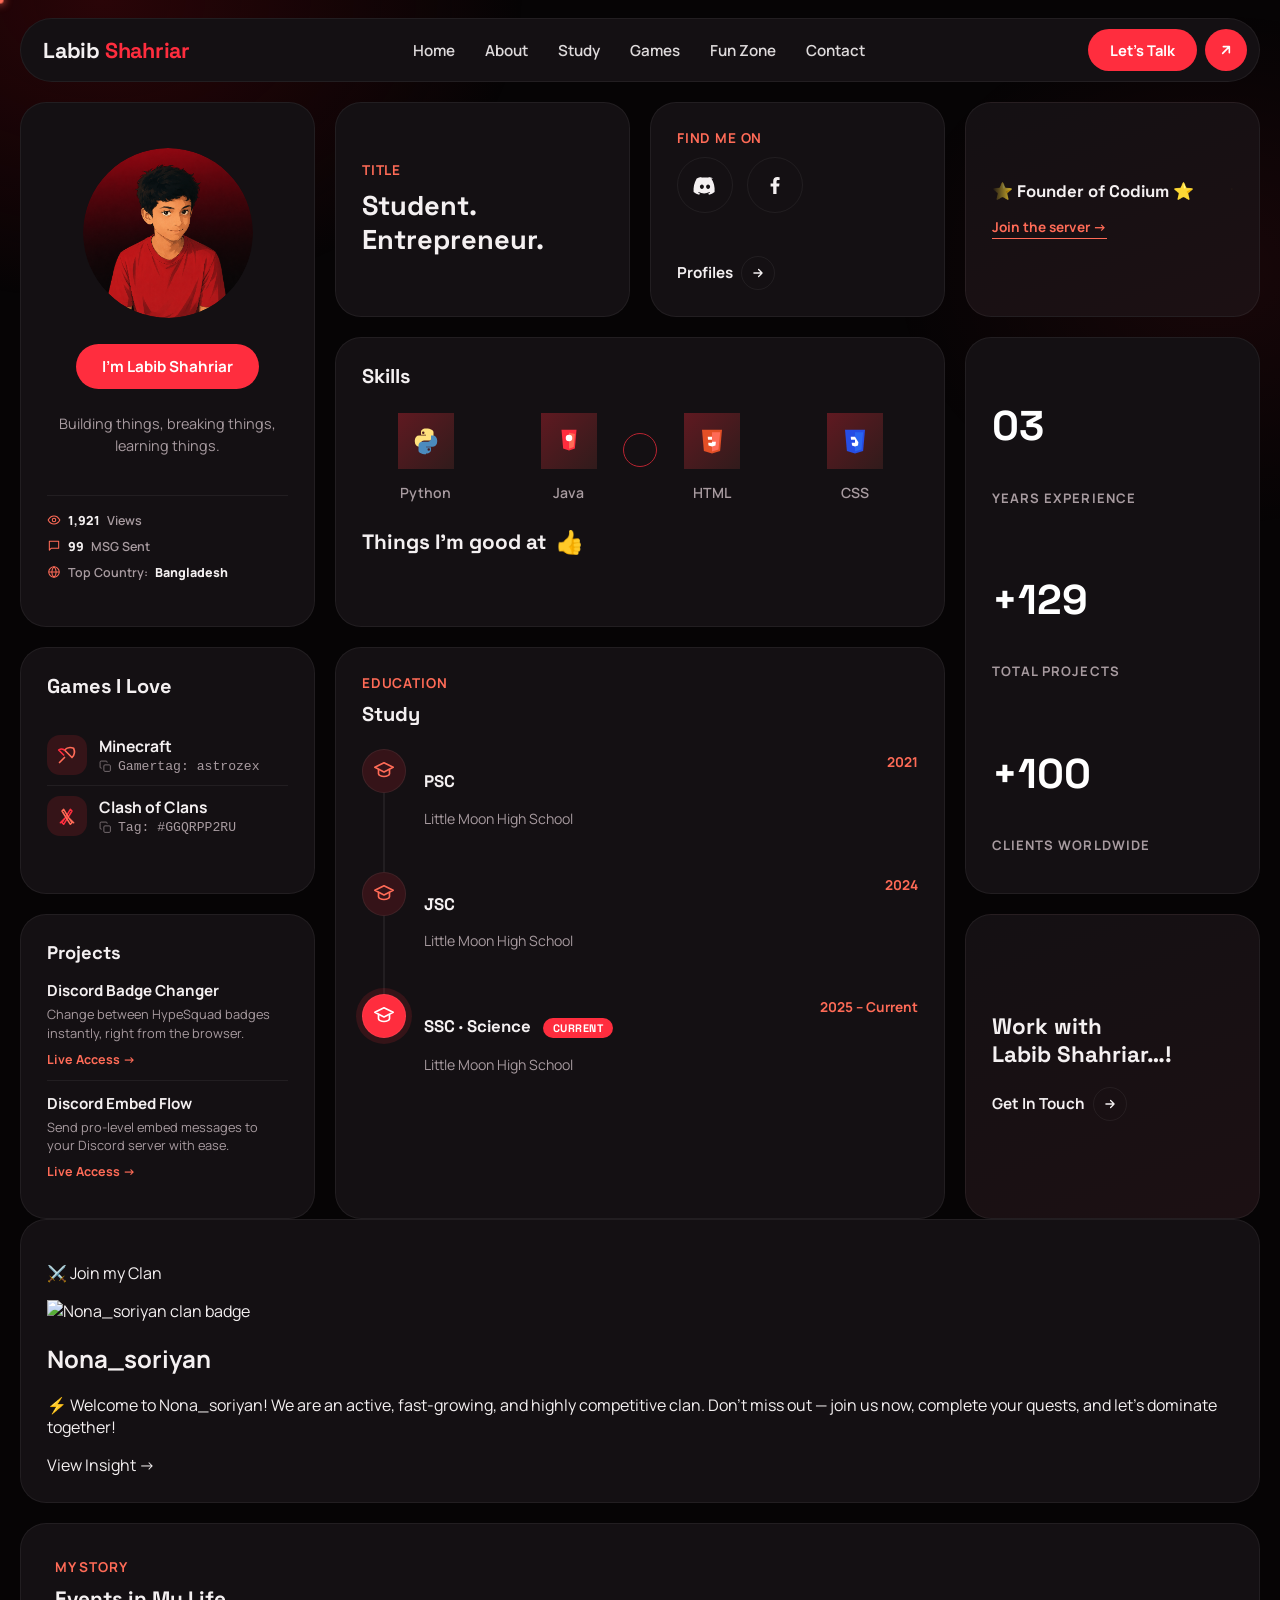
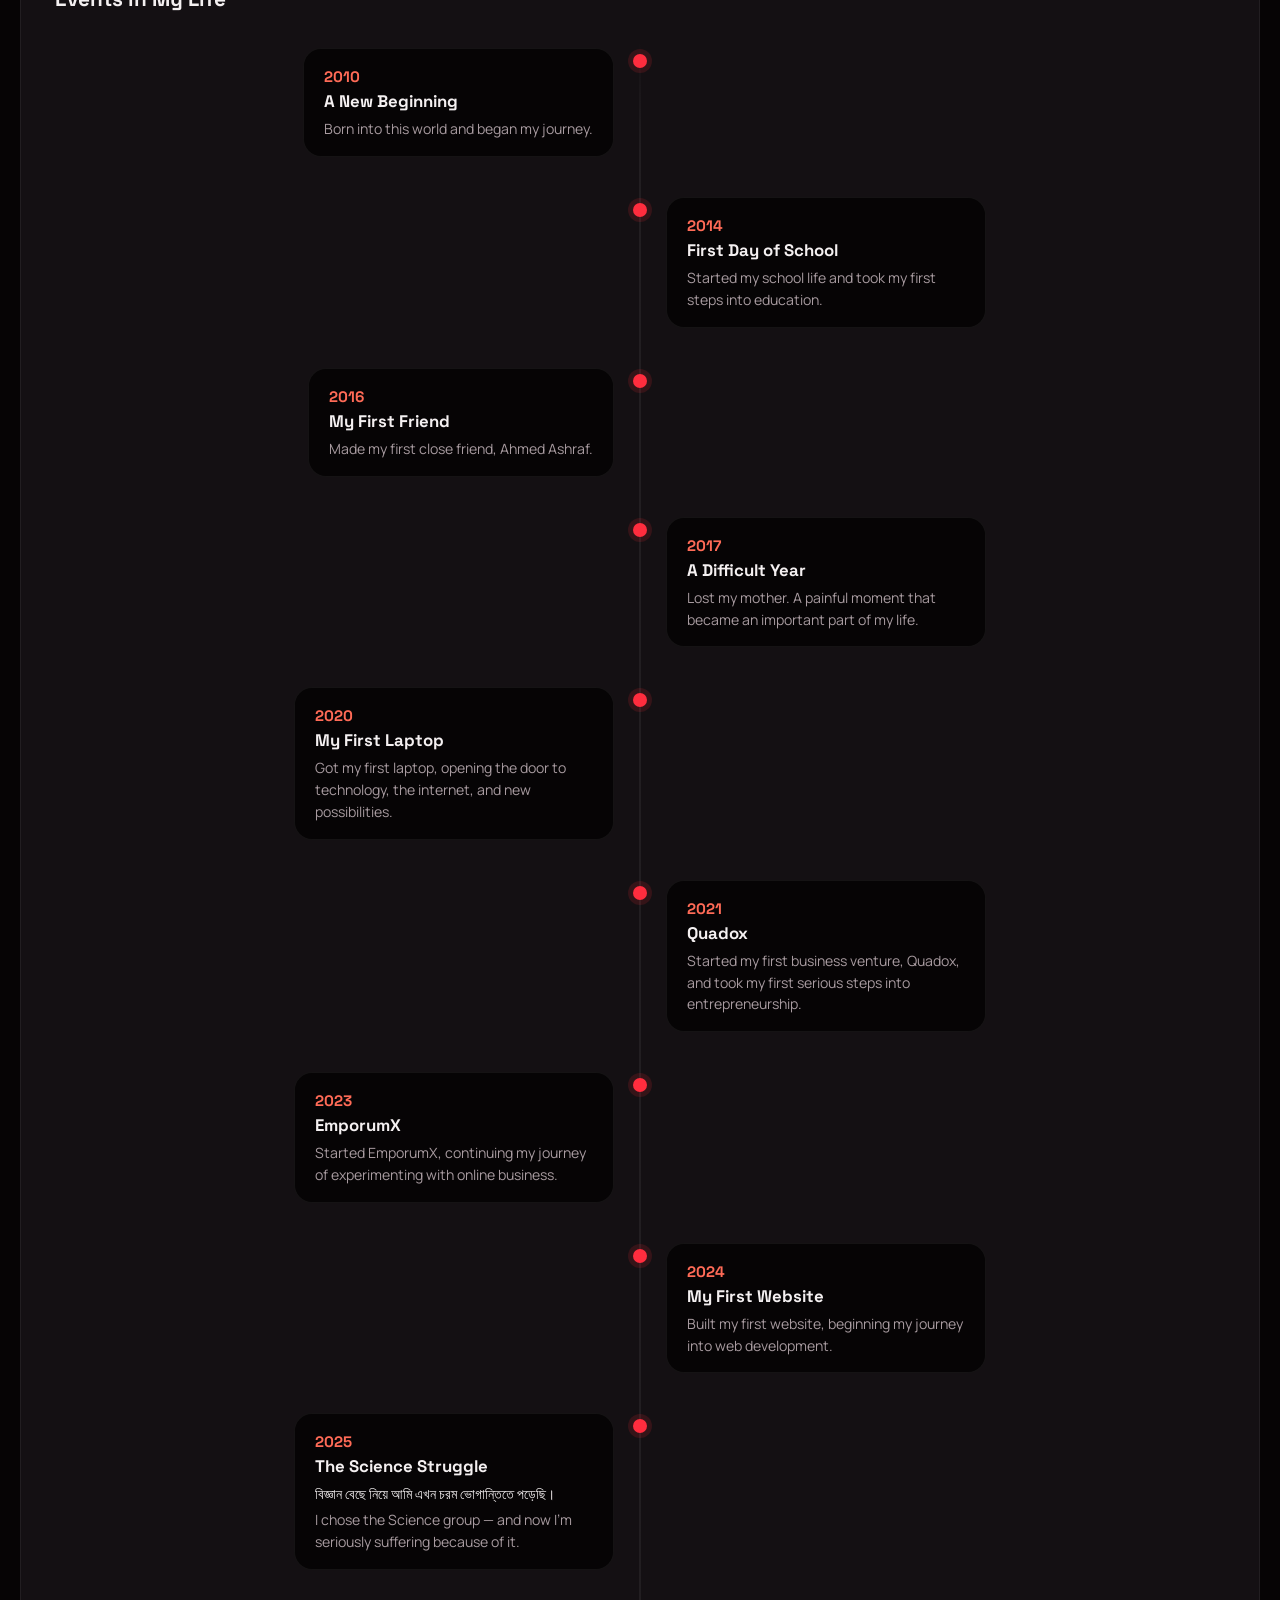
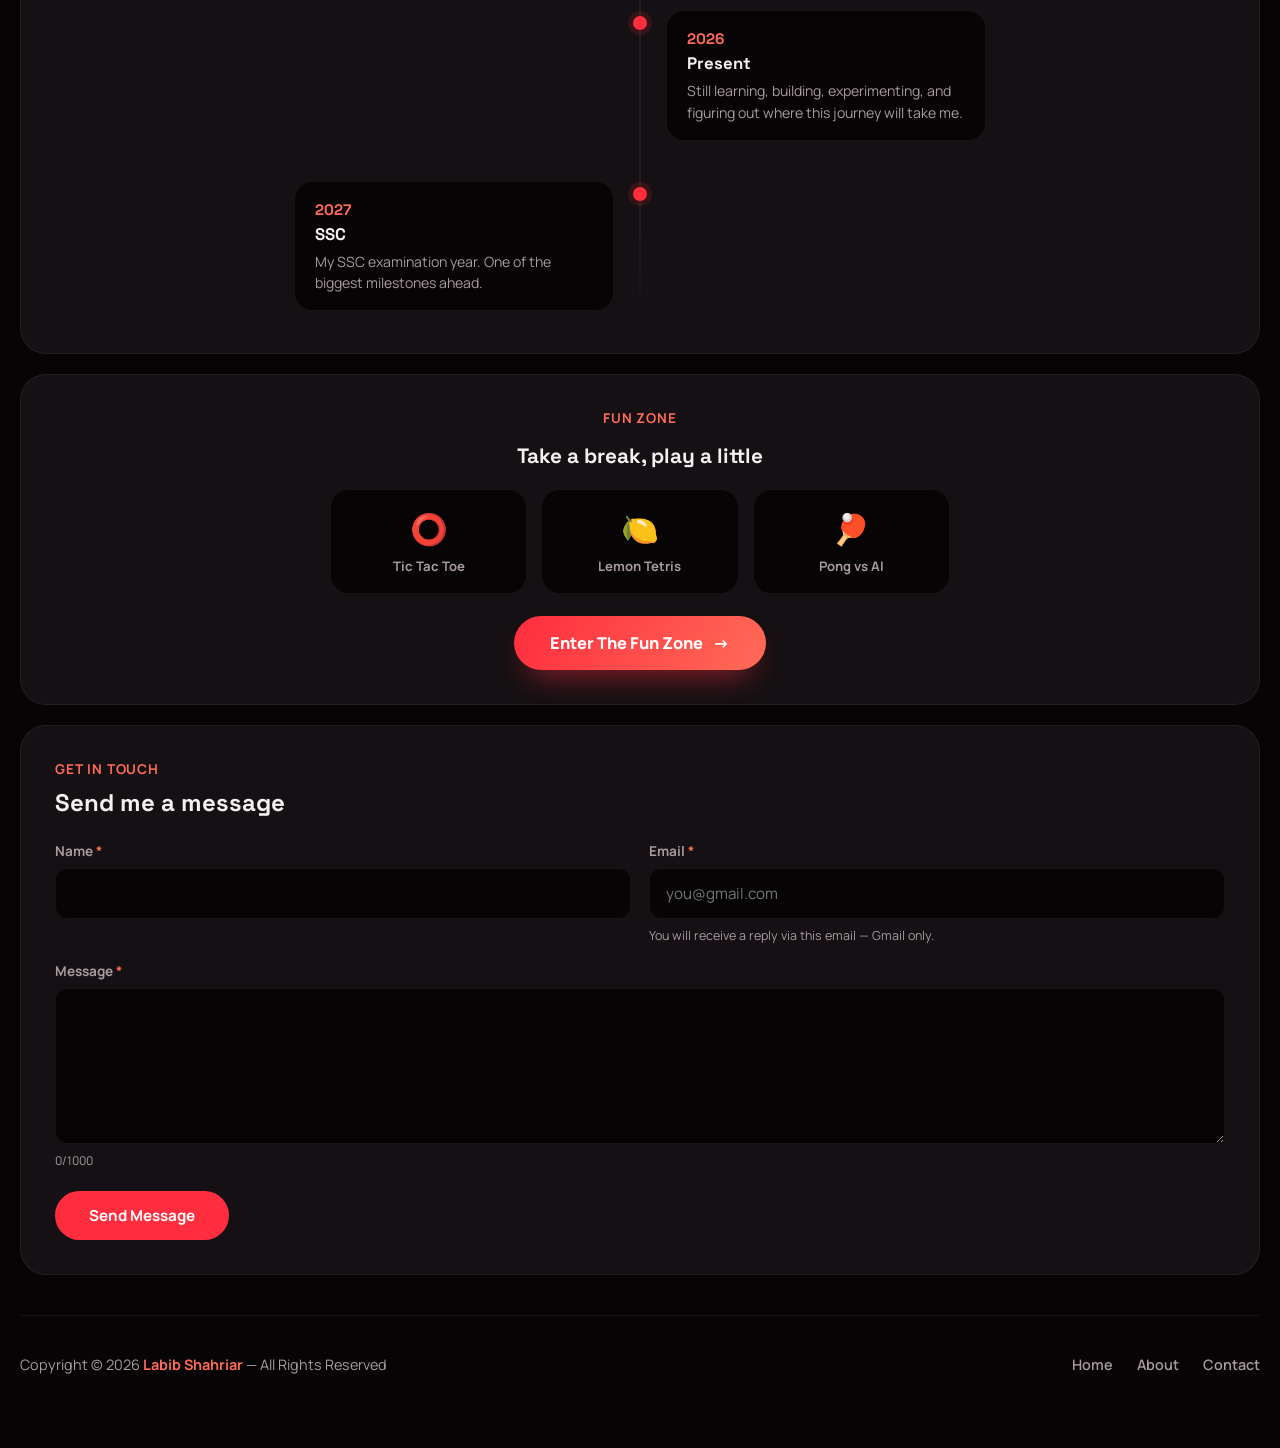
==== commit d9f0cc81: "Update index.html" ====
--- a/index.html
+++ b/index.html
@@ -94,11 +94,11 @@
       <div class="mini-stats">
         <span class="mini-stat">
           <svg viewBox="0 0 24 24" fill="none"><path d="M2 12s3.6-7 10-7 10 7 10 7-3.6 7-10 7-10-7-10-7z" stroke="currentColor" stroke-width="1.8" stroke-linejoin="round"/><circle cx="12" cy="12" r="3" stroke="currentColor" stroke-width="1.8"/></svg>
-          <span id="viewsCount" class="mini-stat-value">920</span> Views
+          <span id="viewsCount" class="mini-stat-value"><span class="stat-inner">1,920</span></span> Views
         </span>
         <span class="mini-stat">
           <svg viewBox="0 0 24 24" fill="none"><path d="M4 4h16v12H7l-3 3V4z" stroke="currentColor" stroke-width="1.8" stroke-linejoin="round"/></svg>
-          <span id="msgCount" class="mini-stat-value">98</span> MSG Sent
+          <span id="msgCount" class="mini-stat-value"><span class="stat-inner">99</span></span> MSG Sent
         </span>
         <span class="mini-stat">
           <svg viewBox="0 0 24 24" fill="none"><circle cx="12" cy="12" r="9" stroke="currentColor" stroke-width="1.8"/><path d="M3 12h18M12 3c2.5 2.5 3.8 5.8 3.8 9s-1.3 6.5-3.8 9c-2.5-2.5-3.8-5.8-3.8-9s1.3-6.5 3.8-9z" stroke="currentColor" stroke-width="1.8"/></svg>
@@ -237,16 +237,16 @@
 
     <!-- Projects card -->
     <section class="card projects-card">
-      <h2 class="card-heading" style="font-size:1.15rem;">Public Projects</h2>
+      <h2 class="card-heading" style="font-size:1.15rem;">Projects</h2>
 
       <div class="project-item">
-        <span class="project-name">⭐ Discord Badge Changer</span>
+        <span class="project-name">Discord Badge Changer</span>
         <span class="project-desc">Change between HypeSquad badges instantly, right from the browser.</span>
         <a class="project-link" href="https://l4bibshahriar.github.io/discord-hypesquad-badge/" target="_blank" rel="noopener">Live Access →</a>
       </div>
 
       <div class="project-item">
-        <span class="project-name">⭐Discord Embed Flow</span>
+        <span class="project-name">Discord Embed Flow</span>
         <span class="project-desc">Send pro-level embed messages to your Discord server with ease.</span>
         <a class="project-link" href="https://l4bibshahriar.github.io/Embed-Flow/" target="_blank" rel="noopener">Live Access →</a>
       </div>
@@ -323,6 +323,21 @@
 
   </main>
 
+  <!-- ============ JOIN MY CLAN ============ -->
+  <section class="card clan-card">
+    <p class="clan-label">⚔️ Join my Clan</p>
+    <div class="clan-body">
+      <div class="clan-logo-wrap">
+        <img src="image2.png" alt="Nona_soriyan clan badge" class="clan-logo-float" />
+      </div>
+      <div class="clan-info">
+        <h2 class="clan-name">Nona<span>_soriyan</span></h2>
+        <p class="clan-desc">⚡ Welcome to Nona_soriyan! We are an active, fast-growing, and highly competitive clan. Don't miss out — join us now, complete your quests, and let's dominate together!</p>
+        <a class="clan-btn" href="clash/">View Insight <span aria-hidden="true">→</span></a>
+      </div>
+    </div>
+  </section>
+
   <!-- ============ LIFE TIMELINE ============ -->
   <section class="card life-timeline-card">
     <p class="card-label">My Story</p>
@@ -406,6 +421,7 @@
         <div class="lt-content">
           <span class="lt-year">2025</span>
           <h3 class="lt-title">The Science Struggle</h3>
+          <p class="lt-desc lt-bn">বিজ্ঞান বেছে নিয়ে আমি এখন চরম ভোগান্তিতে পড়েছি।</p>
           <p class="lt-desc">I chose the Science group — and now I'm seriously suffering because of it.</p>
         </div>
       </div>
@@ -643,26 +659,90 @@
   }
 
   /* ---------------- Views / MSG live stat counters ---------------- */
-  /* Three-tier reliability chain:
+  /* Reliability chain, tried in order:
        1) OWN_COUNTER_BASE — your own Cloudflare Worker (see
-          labib-stats-worker.js). If set, this is used and is the ONLY
-          tier that guarantees an identical number on every device —
-          because it isn't a third-party domain that ad-blockers or
-          privacy extensions can silently block.
-       2) CounterAPI — a free third-party counter, used only if your
-          own Worker isn't configured. Works for most visitors, but
-          some browsers/networks block it, which is why numbers can
-          drift between devices on this tier alone.
-       3) Local per-device count — an absolute last resort so the UI
-          never breaks, but it is NOT synced with anyone else.
-     Set OWN_COUNTER_BASE once you've deployed the Worker (instructions
-     are in labib-stats-worker.js) to make the numbers fully reliable. */
+          labib-stats-worker.js). This is the ONLY tier that guarantees
+          an identical number on every device everywhere, because it
+          isn't a third-party domain that ad-blockers or privacy
+          extensions can silently block. THIS IS STILL EMPTY — see the
+          note below, this is the actual fix for the drift you're seeing.
+       2) CounterAPI (api.counterapi.dev) — free third-party counter.
+       3) CountAPI mirror (countapi.mileshilliard.com) — a second,
+          independent free third-party counter, tried only if #2 fails.
+       4) Local per-device count — absolute last resort so the UI never
+          breaks, but this one is NOT synced with anyone else, which is
+          exactly the "1,291 vs 900" symptom you saw. It only engages
+          when tiers 1–3 all fail on that particular device/network.
+     Tiers 2 and 3 are both free public services outside your control —
+     some browsers, privacy extensions, or corporate networks block
+     requests to any domain with "count"/"counter" in it, precisely
+     because that pattern matches common analytics trackers. That's the
+     actual root cause of the mismatch you're seeing, not a bug in this
+     code. The only 100% fix is tier 1: deploy labib-stats-worker.js
+     (instructions are in that file, ~5 minutes, free) to your own
+     domain, then set OWN_COUNTER_BASE below to its URL. Once that's
+     set, every visitor hits YOUR domain — nothing left to block. */
   const OWN_COUNTER_BASE = '';
   const COUNTERAPI_WORKSPACE = 'labibfun-portfolio';
-  const POLL_MS = 20000;
-
-  function formatCompact(n) {
-    return Number(n).toLocaleString('en-US');
+  const POLL_MS = 8000;
+
+  function formatFull(n) {
+    return Math.round(n).toLocaleString('en-US');
+  }
+
+  /* Odometer-style swipe: slides the old value out and the new value in,
+     direction depending on whether the number went up or down. */
+  function setStatValue(el, text) {
+    if (!el) return;
+    let inner = el.querySelector('.stat-inner');
+    if (!inner) {
+      el.innerHTML = '';
+      inner = document.createElement('span');
+      inner.className = 'stat-inner';
+      inner.textContent = text;
+      el.appendChild(inner);
+      return;
+    }
+    const oldText = inner.textContent;
+    if (oldText === text) return;
+
+    const oldNum = parseFloat(oldText.replace(/,/g, '')) || 0;
+    const newNum = parseFloat(text.replace(/,/g, '')) || 0;
+    const goingUp = newNum >= oldNum;
+
+    const outgoing = inner;
+    outgoing.style.position = 'absolute';
+    outgoing.style.top = '0';
+    outgoing.style.left = '0';
+    outgoing.style.width = '100%';
+
+    const incoming = document.createElement('span');
+    incoming.className = 'stat-inner';
+    incoming.textContent = text;
+    incoming.style.position = 'absolute';
+    incoming.style.top = '0';
+    incoming.style.left = '0';
+    incoming.style.width = '100%';
+    incoming.style.transform = goingUp ? 'translateY(110%)' : 'translateY(-110%)';
+    incoming.style.opacity = '0';
+    el.appendChild(incoming);
+
+    requestAnimationFrame(() => {
+      outgoing.style.transition = 'transform 0.42s cubic-bezier(0.34,1,0.64,1), opacity 0.42s ease';
+      outgoing.style.transform = goingUp ? 'translateY(-110%)' : 'translateY(110%)';
+      outgoing.style.opacity = '0';
+
+      incoming.style.transition = 'transform 0.42s cubic-bezier(0.34,1,0.64,1), opacity 0.42s ease';
+      incoming.style.transform = 'translateY(0)';
+      incoming.style.opacity = '1';
+    });
+
+    setTimeout(() => {
+      outgoing.remove();
+      incoming.style.position = 'static';
+      incoming.style.transform = '';
+      incoming.style.transition = '';
+    }, 460);
   }
 
   function fallbackBump(counterName, base, el) {
@@ -671,7 +751,7 @@
     if (!val || isNaN(val)) val = 0;
     val += 1;
     localStorage.setItem(storeKey, String(val));
-    el.textContent = formatCompact(base + val);
+    setStatValue(el, formatFull(base + val));
   }
 
   async function fetchJson(url) {
@@ -687,29 +767,39 @@
     }
   }
 
-  /* Returns the counter's current value, trying tier 1 then tier 2. */
+  /* Returns the counter's current value, trying each tier in order. */
   async function counterRequest(counterName, mode) {
     if (OWN_COUNTER_BASE) {
       try {
         const url = mode === 'up' ? `${OWN_COUNTER_BASE}/${counterName}/up` : `${OWN_COUNTER_BASE}/${counterName}`;
         const data = await fetchJson(url);
         if (data && typeof data.value === 'number') return data.value;
-      } catch (err) { /* fall through to tier 2 */ }
-    }
-    const url = mode === 'up'
-      ? `https://api.counterapi.dev/v2/${COUNTERAPI_WORKSPACE}/${counterName}/up`
-      : `https://api.counterapi.dev/v2/${COUNTERAPI_WORKSPACE}/${counterName}`;
-    const data = await fetchJson(url);
-    const upCount = data && data.data && typeof data.data.up_count === 'number' ? data.data.up_count : null;
-    if (upCount === null) throw new Error('unexpected shape');
-    return upCount;
+      } catch (err) { /* fall through */ }
+    }
+    try {
+      const url = mode === 'up'
+        ? `https://api.counterapi.dev/v2/${COUNTERAPI_WORKSPACE}/${counterName}/up`
+        : `https://api.counterapi.dev/v2/${COUNTERAPI_WORKSPACE}/${counterName}`;
+      const data = await fetchJson(url);
+      const upCount = data && data.data && typeof data.data.up_count === 'number' ? data.data.up_count : null;
+      if (upCount !== null) return upCount;
+    } catch (err) { /* fall through */ }
+
+    const mileKey = `labibfun_${counterName}`;
+    const mileUrl = mode === 'up'
+      ? `https://countapi.mileshilliard.com/api/v1/hit/${mileKey}`
+      : `https://countapi.mileshilliard.com/api/v1/get/${mileKey}`;
+    const mileData = await fetchJson(mileUrl);
+    const mileValue = mileData && mileData.value != null ? parseInt(mileData.value, 10) : null;
+    if (mileValue === null || isNaN(mileValue)) throw new Error('unexpected shape');
+    return mileValue;
   }
 
   async function liveStatInit(counterName, base, el) {
     if (!el) return;
     try {
       const value = await counterRequest(counterName, 'up');
-      el.textContent = formatCompact(base + value);
+      setStatValue(el, formatFull(base + value));
     } catch (err) {
       fallbackBump(counterName, base, el);
     }
@@ -719,16 +809,16 @@
     if (!el) return;
     try {
       const value = await counterRequest(counterName, 'get');
-      el.textContent = formatCompact(base + value);
+      setStatValue(el, formatFull(base + value));
     } catch (err) {
       const storeKey = 'labib_stat_fallback_' + counterName;
       const val = Number(localStorage.getItem(storeKey)) || 0;
-      el.textContent = formatCompact(base + val);
-    }
-  }
-
-  const VIEWS_BASE = 960;
-  const MSGS_BASE = 98;
+      setStatValue(el, formatFull(base + val));
+    }
+  }
+
+  const VIEWS_BASE = 1920;
+  const MSGS_BASE = 99;
   const viewsCountEl = document.getElementById('viewsCount');
   const msgCountEl = document.getElementById('msgCount');
 
@@ -737,12 +827,20 @@
   liveStatRead('msgs', MSGS_BASE, msgCountEl);
   window.bumpMsgStat = () => liveStatInit('msgs', MSGS_BASE, msgCountEl);
 
-  /* Background refresh so the number updates live for anyone already
-     on the page, without needing a reload. */
+  /* Background refresh every few seconds so the number updates live for
+     anyone already on the page, without needing a reload — and again
+     the instant the tab regains focus, so switching back feels instant. */
   setInterval(() => {
     liveStatRead('views', VIEWS_BASE, viewsCountEl);
     liveStatRead('msgs', MSGS_BASE, msgCountEl);
   }, POLL_MS);
+
+  document.addEventListener('visibilitychange', () => {
+    if (document.visibilityState === 'visible') {
+      liveStatRead('views', VIEWS_BASE, viewsCountEl);
+      liveStatRead('msgs', MSGS_BASE, msgCountEl);
+    }
+  });
 
 
   document.querySelectorAll('.copy-tag').forEach((btn) => {
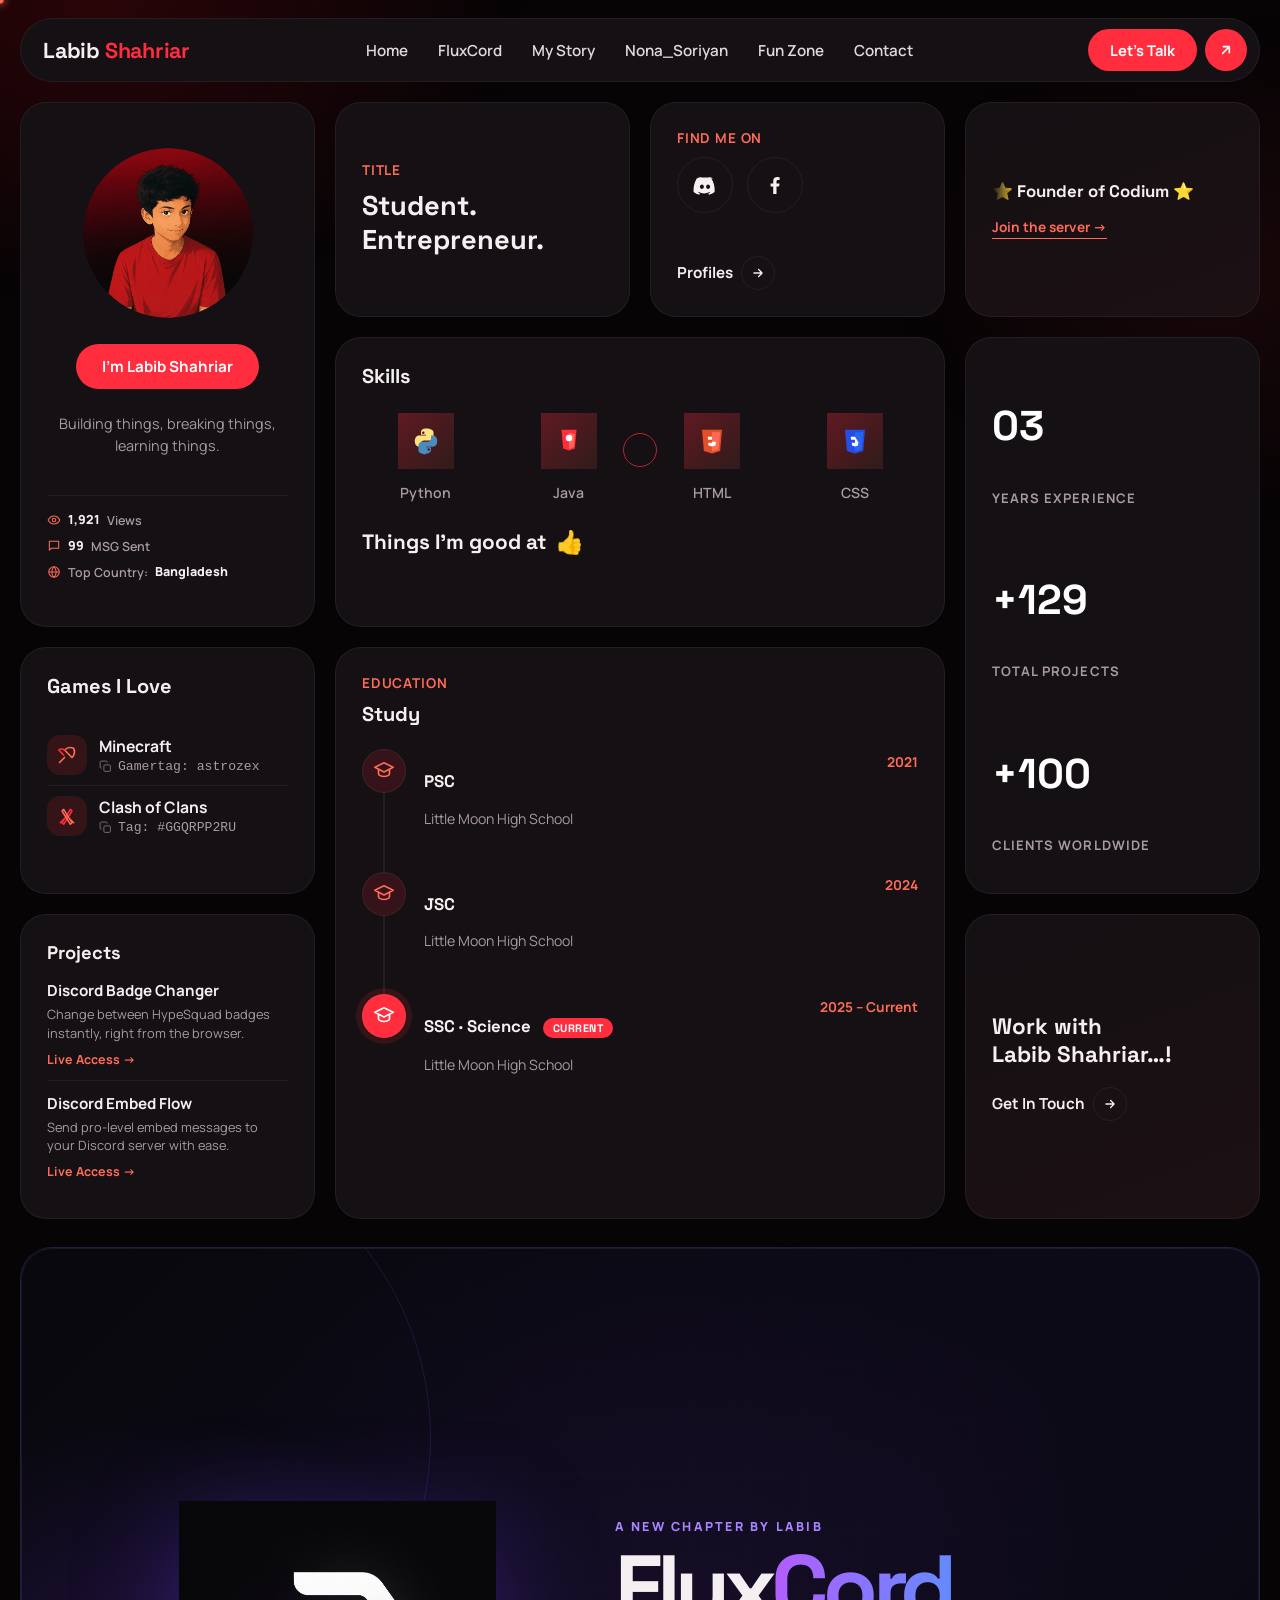
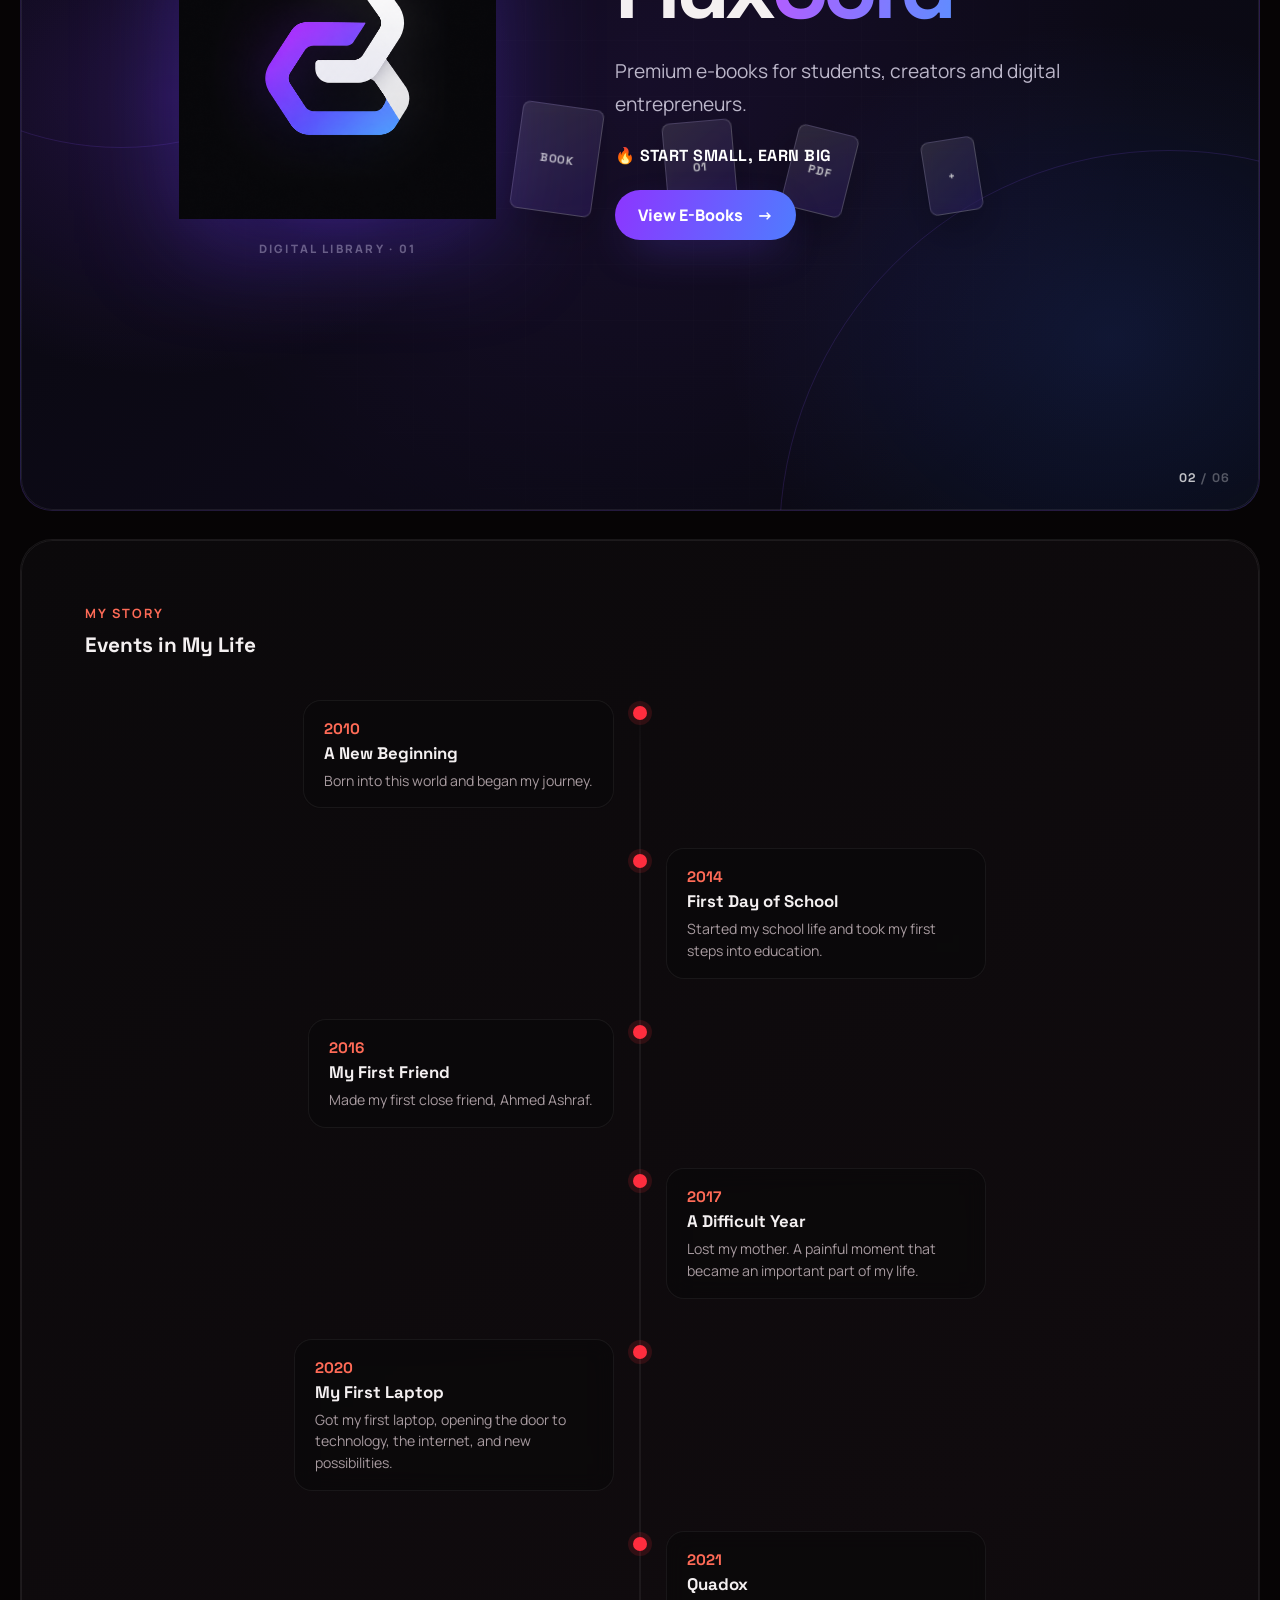
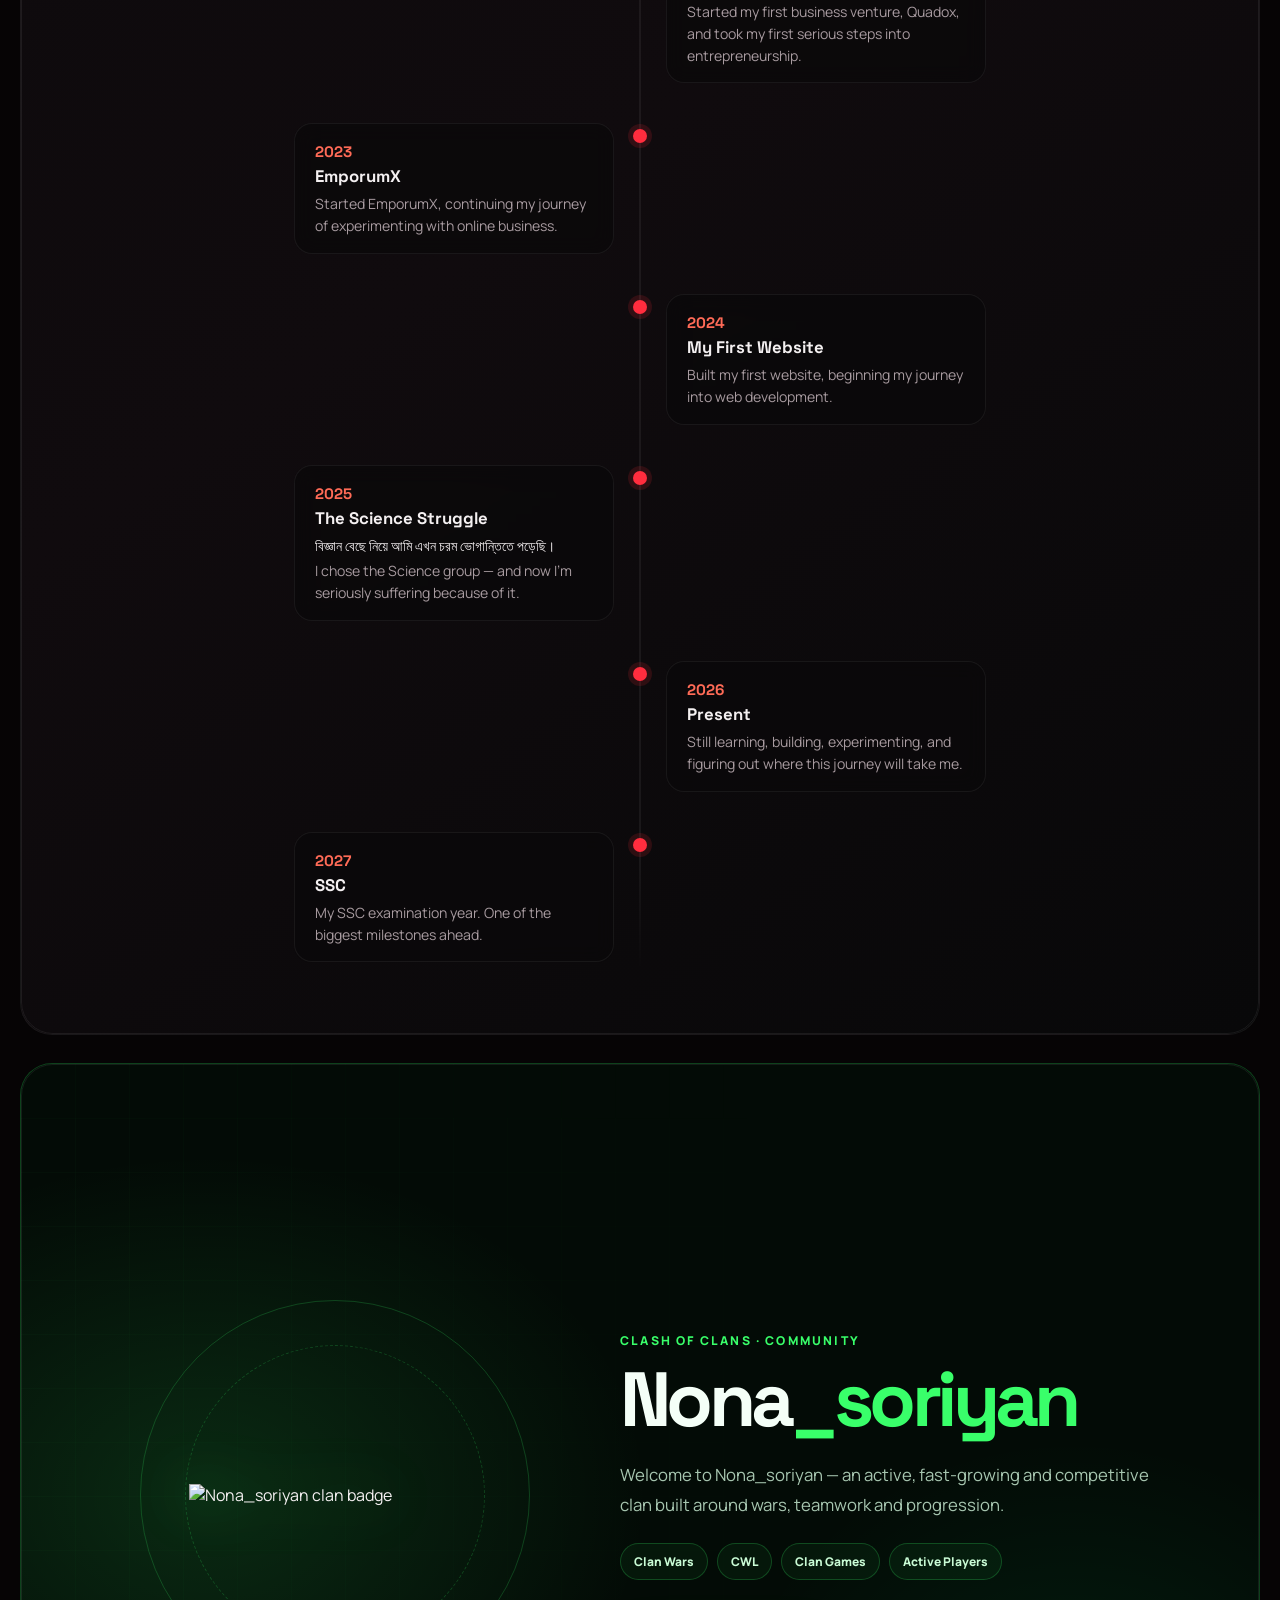
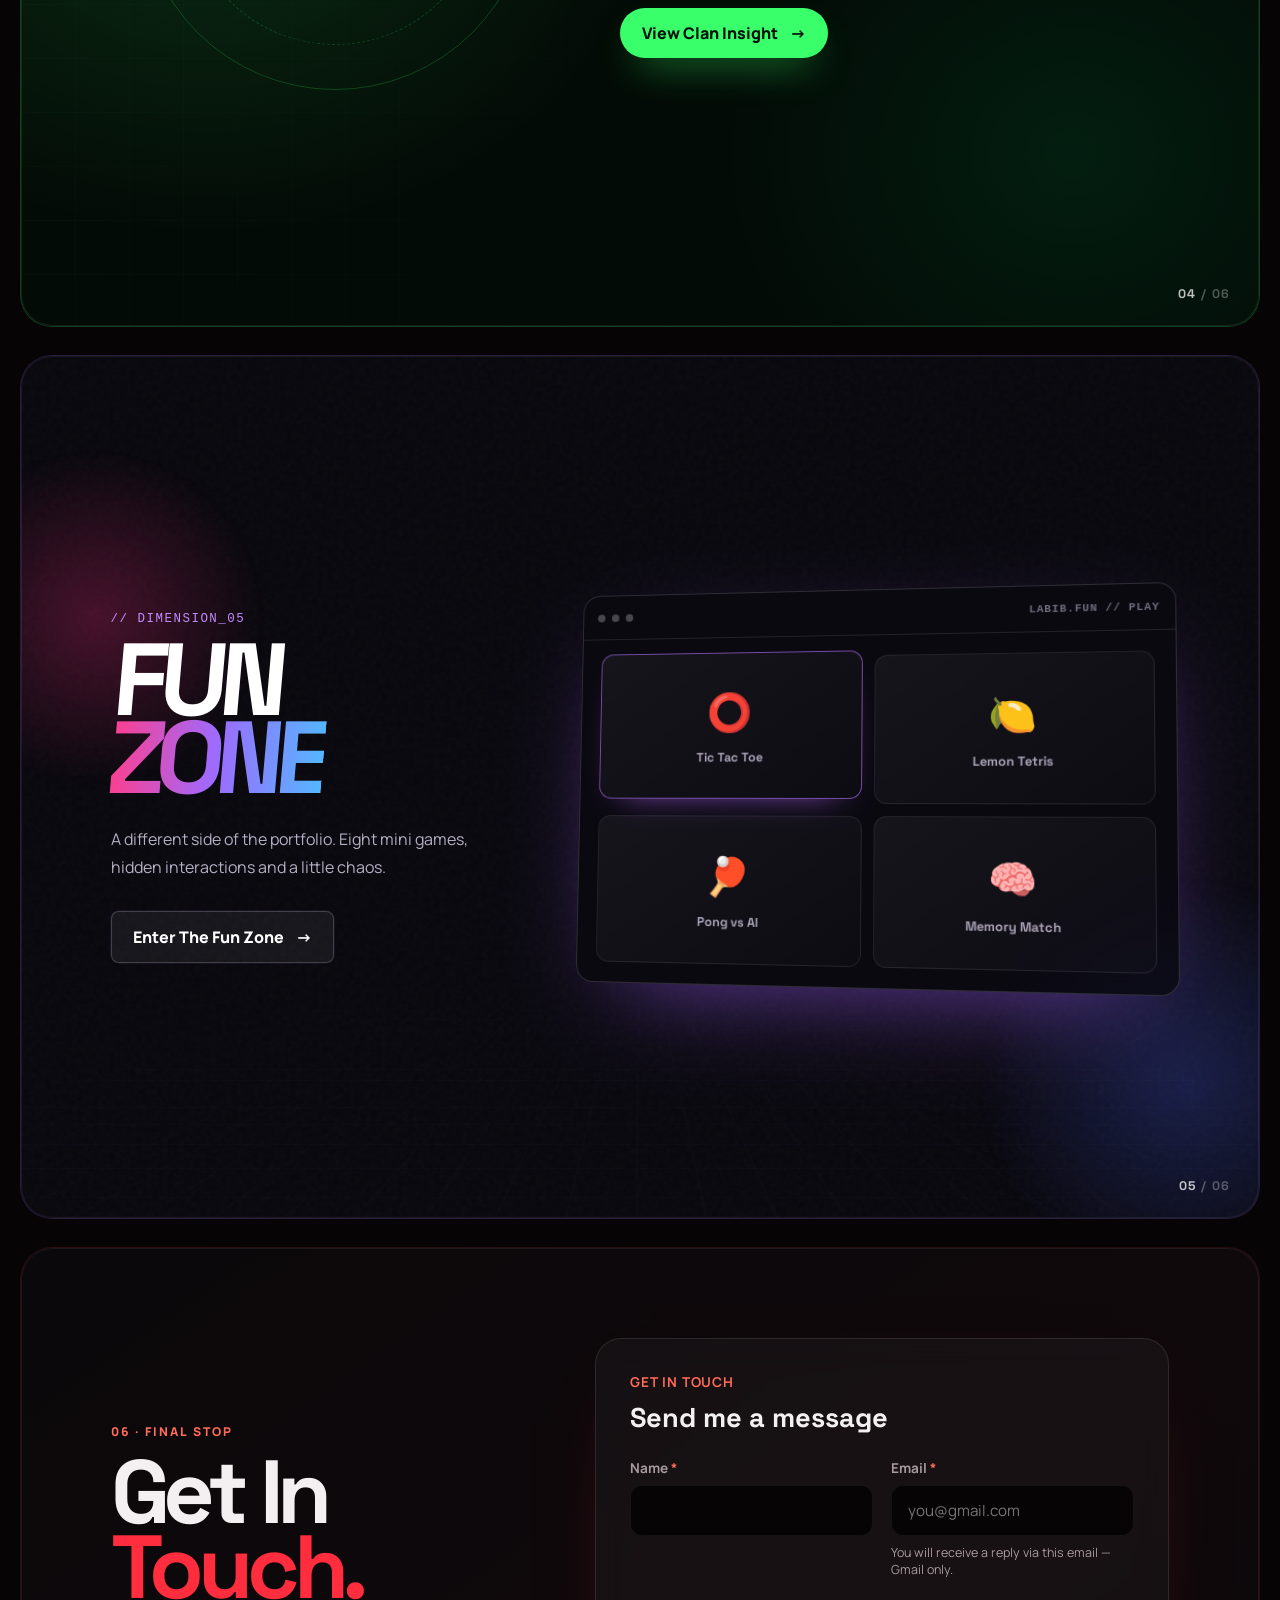
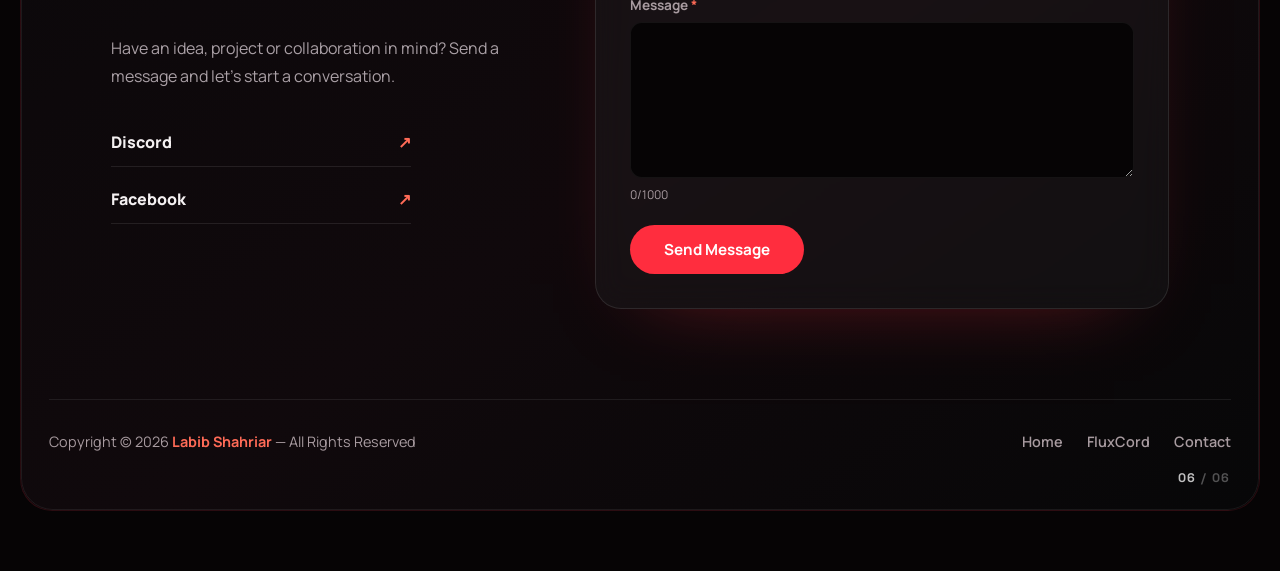
==== commit 6b23e685: "Upgraded My Portfolio" ====
--- a/index.html
+++ b/index.html
@@ -63,10 +63,10 @@
 
     <nav class="nav-links" id="navLinks">
       <a href="#home">Home</a>
-      <a href="#home">About</a>
-      <a href="#study">Study</a>
-      <a href="#games">Games</a>
-      <a href="fun/">Fun Zone</a>
+      <a href="#fluxcord">FluxCord</a>
+      <a href="#story">My Story</a>
+      <a href="#clan">Nona_Soriyan</a>
+      <a href="#funzone">Fun Zone</a>
       <a href="#contact">Contact</a>
     </nav>
 
@@ -81,8 +81,9 @@
     </div>
   </header>
 
-  <!-- ============ BENTO GRID ============ -->
-  <main class="bento" id="home">
+  <!-- ============ PAGE 1 — HOME (10 EXISTING BOXES PRESERVED) ============ -->
+  <section class="portfolio-page home-page" id="home">
+  <main class="bento">
 
     <!-- 1. Profile / Logo card -->
     <section class="card profile-card">
@@ -322,21 +323,40 @@
     </section>
 
   </main>
-
-  <!-- ============ JOIN MY CLAN ============ -->
-  <section class="card clan-card">
-    <p class="clan-label">⚔️ Join my Clan</p>
-    <div class="clan-body">
-      <div class="clan-logo-wrap">
-        <img src="image2.png" alt="Nona_soriyan clan badge" class="clan-logo-float" />
-      </div>
-      <div class="clan-info">
-        <h2 class="clan-name">Nona<span>_soriyan</span></h2>
-        <p class="clan-desc">⚡ Welcome to Nona_soriyan! We are an active, fast-growing, and highly competitive clan. Don't miss out — join us now, complete your quests, and let's dominate together!</p>
-        <a class="clan-btn" href="clash/">View Insight <span aria-hidden="true">→</span></a>
+  </section>
+
+  <!-- ============ PAGE 2 — FLUXCORD ============ -->
+  <section class="portfolio-page fluxcord-page" id="fluxcord">
+    <div class="fluxcord-orbit orbit-a"></div>
+    <div class="fluxcord-orbit orbit-b"></div>
+    <div class="fluxcord-grid"></div>
+    <div class="fluxcord-content">
+      <div class="fluxcord-brand-side reveal-item">
+        <div class="fluxcord-logo-halo"></div>
+        <img src="image3.png" alt="FluxCord logo" class="fluxcord-logo-float" />
+        <span class="fluxcord-kicker">DIGITAL LIBRARY · 01</span>
+      </div>
+      <div class="fluxcord-copy reveal-item">
+        <p class="fluxcord-eyebrow">A NEW CHAPTER BY LABIB</p>
+        <h2>Flux<span>Cord</span></h2>
+        <p class="fluxcord-desc">Premium e-books for students, creators and digital entrepreneurs.</p>
+        <p class="fluxcord-slogan">🔥 START SMALL, EARN BIG</p>
+        <a class="fluxcord-btn" href="https://fluxcord.store" target="_blank" rel="noopener">View E-Books <span>→</span></a>
       </div>
     </div>
+    <div class="book-stream" aria-hidden="true">
+      <span class="book-card book-1">E</span>
+      <span class="book-card book-2">BOOK</span>
+      <span class="book-card book-3">01</span>
+      <span class="book-card book-4">PDF</span>
+      <span class="book-card book-5">+</span>
+      <span class="book-card book-6">READ</span>
+    </div>
+    <div class="page-index">02 <span>/ 06</span></div>
   </section>
+
+  <!-- ============ PAGE 3 — MY STORY ============ -->
+  <section class="portfolio-page story-page" id="story">
 
   <!-- ============ LIFE TIMELINE ============ -->
   <section class="card life-timeline-card">
@@ -445,82 +465,129 @@
       </div>
     </div>
   </section>
-
-  <!-- ============ FUN ZONE ============ -->
-  <section class="card cta-banner">
-    <p class="card-label">Fun Zone</p>
-    <h2 class="card-heading" style="font-size:1.3rem;">Take a break, play a little</h2>
-    <div class="funzone-preview">
-      <div class="funzone-preview-item">
-        <span class="fz-icon">⭕</span>
-        <span class="fz-name">Tic Tac Toe</span>
-      </div>
-      <div class="funzone-preview-item">
-        <span class="fz-icon">🍋</span>
-        <span class="fz-name">Lemon Tetris</span>
-      </div>
-      <div class="funzone-preview-item">
-        <span class="fz-icon">🏓</span>
-        <span class="fz-name">Pong vs AI</span>
+  </section>
+
+  <!-- ============ PAGE 4 — NONA_SORIYAN ============ -->
+  <section class="portfolio-page clan-page" id="clan">
+    <div class="clan-page-bg"></div>
+    <div class="clan-page-inner">
+      <div class="clan-visual reveal-item">
+        <div class="clan-ring ring-one"></div>
+        <div class="clan-ring ring-two"></div>
+        <img src="image2.png" alt="Nona_soriyan clan badge" class="clan-page-logo" />
+      </div>
+      <div class="clan-page-copy reveal-item">
+        <p class="clan-page-eyebrow">CLASH OF CLANS · COMMUNITY</p>
+        <h2>Nona<span>_soriyan</span></h2>
+        <p>Welcome to Nona_soriyan — an active, fast-growing and competitive clan built around wars, teamwork and progression.</p>
+        <div class="clan-feature-row">
+          <span>Clan Wars</span><span>CWL</span><span>Clan Games</span><span>Active Players</span>
+        </div>
+        <a class="clan-page-btn" href="clash/">View Clan Insight <span>→</span></a>
       </div>
     </div>
-    <a class="cta-btn" href="fun/">Enter The Fun Zone <span aria-hidden="true">→</span></a>
+    <div class="page-index">04 <span>/ 06</span></div>
   </section>
 
-  <!-- ============ 10. CONTACT ============ -->
-  <section class="card contact-card" id="contact">
-    <p class="card-label">Get In Touch</p>
-    <h2 class="card-heading">Send me a message</h2>
-
-    <form id="contactForm" novalidate>
-      <div class="contact-grid">
-
-        <div class="field">
-          <label for="cf-name">Name <span class="req">*</span></label>
-          <input type="text" id="cf-name" name="name" maxlength="80" required autocomplete="name" />
-          <span class="field-hint error" id="nameHint" hidden>Please enter your name.</span>
-        </div>
-
-        <div class="field">
-          <label for="cf-email">Email <span class="req">*</span></label>
-          <input type="email" id="cf-email" name="email" maxlength="120" required autocomplete="email" placeholder="you@gmail.com" />
-          <span class="field-hint" id="emailHint">You will receive a reply via this email — Gmail only.</span>
-        </div>
-
-        <div class="field full">
-          <label for="cf-msg">Message <span class="req">*</span></label>
-          <textarea id="cf-msg" name="message" rows="6" maxlength="1000" required></textarea>
-          <div style="display:flex; justify-content:space-between; align-items:center;">
-            <span class="field-hint error" id="msgHint" hidden>Please write a message.</span>
-            <span class="char-count"><span id="charCount">0</span>/1000</span>
-          </div>
-        </div>
-
-        <!-- honeypot: bots often fill hidden fields, humans never see this -->
-        <div class="honeypot">
-          <label for="cf-website">Website</label>
-          <input type="text" id="cf-website" name="website" tabindex="-1" autocomplete="off" />
-        </div>
-
-      </div>
-
-      <div class="contact-actions">
-        <button type="submit" class="submit-btn" id="submitBtn">Send Message</button>
-        <span class="form-status" id="formStatus"></span>
-      </div>
-    </form>
+  <!-- ============ PAGE 5 — FUN ZONE ============ -->
+  <section class="portfolio-page fun-page" id="funzone">
+    <div class="fun-noise"></div>
+    <div class="fun-grid-bg"></div>
+    <div class="fun-orb fun-orb-a"></div>
+    <div class="fun-orb fun-orb-b"></div>
+    <div class="fun-page-inner">
+      <div class="fun-copy reveal-item">
+        <p class="fun-eyebrow">// DIMENSION_05</p>
+        <h2>FUN<br /><span>ZONE</span></h2>
+        <p>A different side of the portfolio. Eight mini games, hidden interactions and a little chaos.</p>
+        <a class="fun-page-btn" href="fun/">Enter The Fun Zone <span>→</span></a>
+      </div>
+      <div class="fun-game-preview reveal-item">
+        <div class="preview-window">
+          <div class="preview-top"><span></span><span></span><span></span><b>LABIB.FUN // PLAY</b></div>
+          <div class="preview-game-grid">
+            <div class="preview-game active"><strong>⭕</strong><span>Tic Tac Toe</span></div>
+            <div class="preview-game"><strong>🍋</strong><span>Lemon Tetris</span></div>
+            <div class="preview-game"><strong>🏓</strong><span>Pong vs AI</span></div>
+            <div class="preview-game"><strong>🧠</strong><span>Memory Match</span></div>
+          </div>
+        </div>
+      </div>
+    </div>
+    <div class="page-index">05 <span>/ 06</span></div>
   </section>
 
-  <!-- ============ FOOTER ============ -->
-  <footer class="site-footer">
-    <p>Copyright © 2026 <span class="brand-mini">Labib Shahriar</span> — All Rights Reserved</p>
-    <nav class="footer-links">
-      <a href="#home">Home</a>
-      <a href="#home">About</a>
-      <a href="#contact">Contact</a>
-    </nav>
-  </footer>
-
+  <!-- ============ PAGE 6 — GET IN TOUCH ============ -->
+  <section class="portfolio-page contact-page" id="contact">
+    <div class="contact-page-inner">
+      <div class="contact-intro reveal-item">
+        <p class="contact-page-eyebrow">06 · FINAL STOP</p>
+        <h2>Get In<br /><span>Touch.</span></h2>
+        <p>Have an idea, project or collaboration in mind? Send a message and let's start a conversation.</p>
+        <div class="social-stack">
+          <a href="https://discord.com/users/539410367240208384" target="_blank" rel="noopener">Discord <span>↗</span></a>
+          <a href="https://www.facebook.com/labibiscool" target="_blank" rel="noopener">Facebook <span>↗</span></a>
+        </div>
+      </div>
+
+      <div class="contact-form-wrap reveal-item">
+          <section class="card contact-card">
+            <p class="card-label">Get In Touch</p>
+            <h2 class="card-heading">Send me a message</h2>
+
+            <form id="contactForm" novalidate>
+              <div class="contact-grid">
+
+                <div class="field">
+                  <label for="cf-name">Name <span class="req">*</span></label>
+                  <input type="text" id="cf-name" name="name" maxlength="80" required autocomplete="name" />
+                  <span class="field-hint error" id="nameHint" hidden>Please enter your name.</span>
+                </div>
+
+                <div class="field">
+                  <label for="cf-email">Email <span class="req">*</span></label>
+                  <input type="email" id="cf-email" name="email" maxlength="120" required autocomplete="email" placeholder="you@gmail.com" />
+                  <span class="field-hint" id="emailHint">You will receive a reply via this email — Gmail only.</span>
+                </div>
+
+                <div class="field full">
+                  <label for="cf-msg">Message <span class="req">*</span></label>
+                  <textarea id="cf-msg" name="message" rows="6" maxlength="1000" required></textarea>
+                  <div style="display:flex; justify-content:space-between; align-items:center;">
+                    <span class="field-hint error" id="msgHint" hidden>Please write a message.</span>
+                    <span class="char-count"><span id="charCount">0</span>/1000</span>
+                  </div>
+                </div>
+
+                <!-- honeypot: bots often fill hidden fields, humans never see this -->
+                <div class="honeypot">
+                  <label for="cf-website">Website</label>
+                  <input type="text" id="cf-website" name="website" tabindex="-1" autocomplete="off" />
+                </div>
+
+              </div>
+
+              <div class="contact-actions">
+                <button type="submit" class="submit-btn" id="submitBtn">Send Message</button>
+                <span class="form-status" id="formStatus"></span>
+              </div>
+            </form>
+          </section>
+
+      </div>
+    </div>
+
+    <!-- ============ FOOTER ============ -->
+    <footer class="site-footer">
+      <p>Copyright © 2026 <span class="brand-mini">Labib Shahriar</span> — All Rights Reserved</p>
+      <nav class="footer-links">
+        <a href="#home">Home</a>
+        <a href="#fluxcord">FluxCord</a>
+        <a href="#contact">Contact</a>
+      </nav>
+    </footer>
+    <div class="page-index">06 <span>/ 06</span></div>
+  </section>
 </div>
 
 <script>
@@ -587,6 +654,20 @@
     }
   }
 
+
+  /* ---------------- Multi-page screen activation ---------------- */
+  const portfolioPages = document.querySelectorAll('.portfolio-page:not(.home-page)');
+  const pageObserverOptions = { threshold: 0.38, rootMargin: '-8% 0px -8% 0px' };
+  if ('IntersectionObserver' in window) {
+    const pageObserver = new IntersectionObserver((entries) => {
+      entries.forEach((entry) => {
+        if (entry.isIntersecting) entry.target.classList.add('is-active');
+      });
+    }, pageObserverOptions);
+    portfolioPages.forEach((page) => pageObserver.observe(page));
+  } else {
+    portfolioPages.forEach((page) => page.classList.add('is-active'));
+  }
 
   /* ---------------- Custom cursor ---------------- */
   const prefersReducedMotion = window.matchMedia('(prefers-reduced-motion: reduce)').matches;
--- a/style.css
+++ b/style.css
@@ -1126,6 +1126,16 @@
 .mini-stat .mini-stat-value {
   color: var(--text);
   font-weight: 800;
+  position: relative;
+  display: inline-block;
+  overflow: hidden;
+  height: 1.2em;
+  line-height: 1.2em;
+  vertical-align: bottom;
+}
+
+.mini-stat .mini-stat-value .stat-inner {
+  display: inline-block;
 }
 
 /* ---------------------------------------------------------------------- */
@@ -1584,3 +1594,351 @@
     max-width: 100%;
   }
 }
+
+/* ---------------------------------------------------------------------- */
+/* Join my Clan — green neon themed card                                   */
+/* ---------------------------------------------------------------------- */
+
+.clan-card {
+  --clan-green: #39ff6a;
+  --clan-green-soft: #8affb0;
+  --clan-bg: #050e08;
+  margin-top: var(--gap);
+  background: linear-gradient(160deg, #071208 0%, #04120a 100%);
+  border: 1px solid rgba(57, 255, 106, 0.35);
+  animation: clanNeonPulse 3.2s ease-in-out infinite;
+}
+
+@keyframes clanNeonPulse {
+  0%, 100% {
+    box-shadow: 0 0 18px 2px rgba(57, 255, 106, 0.25), inset 0 0 30px rgba(57, 255, 106, 0.06);
+    border-color: rgba(57, 255, 106, 0.35);
+  }
+  50% {
+    box-shadow: 0 0 34px 8px rgba(57, 255, 106, 0.5), inset 0 0 46px rgba(57, 255, 106, 0.14);
+    border-color: rgba(57, 255, 106, 0.75);
+  }
+}
+
+.clan-label {
+  color: var(--clan-green);
+  font-weight: 800;
+  font-size: 0.85rem;
+  text-transform: uppercase;
+  letter-spacing: 0.08em;
+  margin: 0 0 20px;
+}
+
+.clan-body {
+  display: flex;
+  align-items: center;
+  gap: 40px;
+}
+
+.clan-logo-wrap {
+  flex-shrink: 0;
+  width: 160px;
+  height: 160px;
+  display: flex;
+  align-items: center;
+  justify-content: center;
+}
+
+.clan-logo-float {
+  width: 100%;
+  height: 100%;
+  object-fit: contain;
+  animation: clanFloat 3.6s ease-in-out infinite;
+  filter: drop-shadow(0 0 18px rgba(57, 255, 106, 0.55));
+}
+
+@keyframes clanFloat {
+  0%, 100% { transform: translateY(0) rotate(-1.5deg); }
+  50% { transform: translateY(-14px) rotate(1.5deg); }
+}
+
+.clan-info {
+  flex: 1;
+  min-width: 0;
+}
+
+.clan-name {
+  font-family: var(--font-display);
+  font-weight: 700;
+  font-size: 2.1rem;
+  color: #fff;
+  margin: 0 0 12px;
+  text-shadow: 0 0 20px rgba(57, 255, 106, 0.5);
+}
+
+.clan-name span {
+  color: var(--clan-green);
+}
+
+.clan-desc {
+  color: #b7e8c4;
+  font-size: 0.95rem;
+  line-height: 1.6;
+  margin: 0 0 20px;
+  max-width: 620px;
+}
+
+.clan-btn {
+  display: inline-flex;
+  align-items: center;
+  gap: 10px;
+  background: linear-gradient(120deg, #17c964, var(--clan-green));
+  color: #052b12;
+  font-weight: 800;
+  font-size: 0.95rem;
+  padding: 13px 30px;
+  border-radius: 100px;
+  box-shadow: 0 14px 30px -12px rgba(57, 255, 106, 0.6);
+  transition: transform 0.25s cubic-bezier(0.34, 1.56, 0.64, 1), box-shadow 0.25s ease;
+}
+
+.clan-btn:hover {
+  transform: translateY(-3px) scale(1.02);
+  box-shadow: 0 20px 40px -14px rgba(57, 255, 106, 0.8);
+}
+
+@media (prefers-reduced-motion: reduce) {
+  .clan-card {
+    animation: none;
+  }
+  .clan-logo-float {
+    animation: none;
+  }
+}
+
+@media (max-width: 720px) {
+  .clan-body {
+    flex-direction: column;
+    text-align: center;
+    gap: 22px;
+  }
+  .clan-logo-wrap {
+    width: 130px;
+    height: 130px;
+  }
+  .clan-name {
+    font-size: 1.7rem;
+  }
+  .clan-desc {
+    max-width: 100%;
+  }
+}
+
+/* ======================================================================
+   MULTI-PAGE EXPERIENCE — Pages 1–6
+   The original 10 Home cards above are intentionally left untouched.
+   ====================================================================== */
+
+.portfolio-page {
+  position: relative;
+  width: 100%;
+  min-height: calc(100svh - 36px);
+  margin-top: 28px;
+  border-radius: 32px;
+  overflow: hidden;
+  isolation: isolate;
+  scroll-margin-top: 22px;
+}
+
+.home-page {
+  min-height: auto;
+  margin-top: var(--gap);
+  overflow: visible;
+}
+
+.portfolio-page:not(.home-page) {
+  display: flex;
+  align-items: center;
+}
+
+.portfolio-page:not(.home-page)::after {
+  content: "";
+  position: absolute;
+  inset: 0;
+  border: 1px solid rgba(255,255,255,.07);
+  border-radius: inherit;
+  pointer-events: none;
+  z-index: 20;
+}
+
+.page-index {
+  position: absolute;
+  right: 28px;
+  bottom: 24px;
+  z-index: 15;
+  font-family: var(--font-display);
+  font-size: .78rem;
+  font-weight: 800;
+  letter-spacing: .12em;
+  color: rgba(255,255,255,.75);
+}
+
+.page-index span { color: rgba(255,255,255,.3); }
+
+/* Screen entrance / 0.2s transition */
+.reveal-item {
+  opacity: 0;
+  transform: translateY(18px) scale(.985);
+  transition: opacity .2s ease, transform .2s cubic-bezier(.22,1,.36,1);
+}
+
+.portfolio-page.is-active .reveal-item {
+  opacity: 1;
+  transform: none;
+}
+
+/* ======================================================================
+   PAGE 2 — FLUXCORD
+   ====================================================================== */
+
+.fluxcord-page {
+  background:
+    radial-gradient(500px 400px at 12% 52%, rgba(130,55,255,.18), transparent 70%),
+    radial-gradient(550px 450px at 88% 80%, rgba(55,102,255,.14), transparent 70%),
+    linear-gradient(135deg, #08080d, #0d0a18 55%, #080910);
+  border: 1px solid rgba(150,100,255,.18);
+}
+
+.fluxcord-page::before {
+  content:"";
+  position:absolute;
+  inset:-30%;
+  background: radial-gradient(circle at center, rgba(137,62,255,.08), transparent 42%);
+  animation: fluxBreath 7s ease-in-out infinite;
+  pointer-events:none;
+}
+
+@keyframes fluxBreath { 0%,100%{transform:scale(.9);opacity:.5} 50%{transform:scale(1.1);opacity:1} }
+
+.fluxcord-grid {
+  position:absolute;
+  inset:0;
+  opacity:.16;
+  background-image: linear-gradient(rgba(255,255,255,.06) 1px, transparent 1px), linear-gradient(90deg, rgba(255,255,255,.06) 1px, transparent 1px);
+  background-size:56px 56px;
+  mask-image: radial-gradient(circle at center, black 0 30%, transparent 80%);
+}
+
+.fluxcord-orbit {
+  position:absolute;
+  border:1px solid rgba(137,83,255,.16);
+  border-radius:50%;
+  pointer-events:none;
+}
+.orbit-a { width:620px;height:620px;left:-210px;top:-120px;animation:orbitSpin 24s linear infinite; }
+.orbit-b { width:780px;height:780px;right:-300px;bottom:-420px;animation:orbitSpin 32s linear infinite reverse; }
+@keyframes orbitSpin { to{transform:rotate(360deg)} }
+
+.fluxcord-content {
+  position:relative;
+  z-index:5;
+  width:100%;
+  display:grid;
+  grid-template-columns:minmax(300px, .9fr) minmax(360px, 1.1fr);
+  align-items:center;
+  gap:50px;
+  padding:clamp(50px,7vw,90px);
+}
+
+.fluxcord-brand-side { display:flex; flex-direction:column; align-items:center; justify-content:center; min-height:460px; position:relative; }
+.fluxcord-logo-halo { position:absolute; width:340px;height:340px;border-radius:50%;background:radial-gradient(circle,rgba(133,64,255,.24),transparent 68%);filter:blur(8px); }
+.fluxcord-logo-float { position:relative; width:min(330px,70%); aspect-ratio:1; object-fit:contain; filter:drop-shadow(0 24px 50px rgba(104,59,255,.32)); animation:fluxFloat 4.2s ease-in-out infinite; }
+@keyframes fluxFloat { 0%,100%{transform:translateY(0) rotate(-1deg)} 50%{transform:translateY(-18px) rotate(1.5deg)} }
+.fluxcord-kicker { margin-top:22px; font-size:.72rem; font-weight:800; letter-spacing:.2em; color:rgba(255,255,255,.36); }
+
+.fluxcord-copy { max-width:650px; }
+.fluxcord-eyebrow { margin:0 0 12px; color:#a884ff; font-size:.78rem; font-weight:800; letter-spacing:.18em; }
+.fluxcord-copy h2 { margin:0; font-family:var(--font-display); font-size:clamp(3.5rem,7vw,7rem); line-height:.9; letter-spacing:-.065em; }
+.fluxcord-copy h2 span { background:linear-gradient(100deg,#b85aff,#5f8dff); -webkit-background-clip:text;background-clip:text;color:transparent; }
+.fluxcord-desc { margin:28px 0 0; max-width:590px; color:#bcb7ca; font-size:clamp(1rem,1.5vw,1.2rem); line-height:1.7; }
+.fluxcord-slogan { margin:24px 0; font-family:var(--font-display); font-weight:800; letter-spacing:.03em; color:#fff; }
+.fluxcord-btn { display:inline-flex; align-items:center; gap:14px; padding:14px 23px; border-radius:999px; color:#fff; font-weight:800; background:linear-gradient(110deg,#8d35ff,#4f7cff); box-shadow:0 16px 45px -20px rgba(111,75,255,.9); transition:transform .2s ease, box-shadow .2s ease; }
+.fluxcord-btn:hover { transform:translateY(-3px); box-shadow:0 22px 55px -18px rgba(111,75,255,1); }
+
+.book-stream { position:absolute; inset:0; z-index:4; pointer-events:none; overflow:hidden; }
+.book-card { position:absolute; bottom:-90px; display:flex;align-items:center;justify-content:center; width:70px;height:92px;border:1px solid rgba(255,255,255,.24);border-radius:8px;background:linear-gradient(145deg,rgba(255,255,255,.15),rgba(106,59,255,.18));box-shadow:0 18px 35px rgba(0,0,0,.3);color:#fff;font-family:var(--font-display);font-size:.72rem;font-weight:800;letter-spacing:.08em;backdrop-filter:blur(8px); opacity:0; }
+.portfolio-page.is-active .book-card { animation:bookRise 1.05s cubic-bezier(.2,.9,.2,1) forwards, bookHover 4s ease-in-out 1.05s infinite; }
+.book-1{left:28%;--r:-13deg;animation-delay:.03s!important}.book-2{left:40%;width:82px;height:108px;--r:8deg;animation-delay:.15s!important}.book-3{left:52%;--r:-5deg;animation-delay:.25s!important}.book-4{left:62%;width:62px;height:84px;--r:14deg;animation-delay:.34s!important}.book-5{left:73%;width:54px;height:74px;--r:-9deg;animation-delay:.45s!important}.book-6{left:18%;width:60px;height:80px;--r:10deg;animation-delay:.55s!important}
+@keyframes bookRise { from{transform:translateY(0) rotate(var(--r)) scale(.6);opacity:0} 55%{opacity:.8} to{transform:translateY(-43vh) rotate(var(--r)) scale(1);opacity:.72} }
+@keyframes bookHover { 0%,100%{margin-top:0}50%{margin-top:-10px} }
+
+/* ======================================================================
+   PAGE 3 — STORY
+   ====================================================================== */
+.story-page {
+  align-items:stretch !important;
+  background:linear-gradient(145deg,#0b090b,#100b0e 55%,#080809);
+  border:1px solid rgba(255,255,255,.06);
+}
+.story-page .life-timeline-card { width:100%; margin:0; border:0; border-radius:0; background:transparent; padding:clamp(35px,5vw,70px); overflow:auto; }
+.story-page .life-timeline { max-width:1000px; margin:34px auto 0; }
+.story-page .lt-content { background:rgba(10,9,10,.72); backdrop-filter:blur(10px); }
+.story-page .card-label { font-size:.8rem; letter-spacing:.16em; }
+
+/* ======================================================================
+   PAGE 4 — CLAN
+   ====================================================================== */
+.clan-page { background:#030b06; border:1px solid rgba(57,255,106,.22); }
+.clan-page-bg { position:absolute; inset:0; background:radial-gradient(650px 500px at 15% 50%,rgba(57,255,106,.13),transparent 68%),radial-gradient(500px 450px at 85% 80%,rgba(0,255,130,.08),transparent 70%); }
+.clan-page-bg::after { content:"";position:absolute;inset:0;opacity:.12;background-image:linear-gradient(rgba(57,255,106,.18) 1px,transparent 1px),linear-gradient(90deg,rgba(57,255,106,.18) 1px,transparent 1px);background-size:54px 54px;mask-image:linear-gradient(90deg,black,transparent 70%); }
+.clan-page-inner { position:relative;z-index:3;width:100%;display:grid;grid-template-columns:.9fr 1.1fr;align-items:center;gap:60px;padding:clamp(45px,7vw,90px); }
+.clan-visual { min-height:450px;display:flex;align-items:center;justify-content:center;position:relative; }
+.clan-ring { position:absolute;border:1px solid rgba(57,255,106,.2);border-radius:50%; }
+.ring-one{width:390px;height:390px;animation:clanRotate 18s linear infinite}.ring-two{width:300px;height:300px;border-style:dashed;animation:clanRotate 12s linear infinite reverse}
+@keyframes clanRotate{to{transform:rotate(360deg)}}
+.clan-page-logo { width:min(300px,65%);filter:drop-shadow(0 0 30px rgba(57,255,106,.38));animation:clanPageFloat 3.8s ease-in-out infinite; }
+@keyframes clanPageFloat{0%,100%{transform:translateY(0) rotate(-1deg)}50%{transform:translateY(-16px) rotate(1deg)}}
+.clan-page-copy{max-width:680px}.clan-page-eyebrow{margin:0 0 14px;color:#39ff6a;font-size:.76rem;font-weight:800;letter-spacing:.18em}.clan-page-copy h2{margin:0;font-family:var(--font-display);font-size:clamp(3rem,6vw,6rem);line-height:.95;letter-spacing:-.06em;color:#f4fff7}.clan-page-copy h2 span{color:#39ff6a}.clan-page-copy>p:not(.clan-page-eyebrow){margin:24px 0;color:#a7c6b0;font-size:1.05rem;line-height:1.75;max-width:610px}.clan-feature-row{display:flex;flex-wrap:wrap;gap:9px;margin-bottom:28px}.clan-feature-row span{padding:9px 13px;border:1px solid rgba(57,255,106,.22);border-radius:999px;color:#c9fbd5;background:rgba(57,255,106,.05);font-size:.75rem;font-weight:800}.clan-page-btn{display:inline-flex;gap:12px;align-items:center;padding:14px 22px;border-radius:999px;background:#39ff6a;color:#031109;font-weight:900;box-shadow:0 18px 40px -18px rgba(57,255,106,.8);transition:transform .2s ease}.clan-page-btn:hover{transform:translateY(-3px)}
+
+/* ======================================================================
+   PAGE 5 — FUN DIMENSION
+   ====================================================================== */
+.fun-page{background:#08070d;border:1px solid rgba(171,106,255,.2);color:#fff;}
+.fun-noise{position:absolute;inset:0;opacity:.035;background-image:url("data:image/svg+xml,%3Csvg viewBox='0 0 180 180' xmlns='http://www.w3.org/2000/svg'%3E%3Cfilter id='n'%3E%3CfeTurbulence type='fractalNoise' baseFrequency='.9' numOctaves='4' stitchTiles='stitch'/%3E%3C/filter%3E%3Crect width='100%25' height='100%25' filter='url(%23n)' opacity='.9'/%3E%3C/svg%3E");pointer-events:none}.fun-grid-bg{position:absolute;inset:0;background:linear-gradient(rgba(178,105,255,.1) 1px,transparent 1px),linear-gradient(90deg,rgba(178,105,255,.1) 1px,transparent 1px);background-size:44px 44px;transform:perspective(500px) rotateX(58deg) scale(1.6);transform-origin:bottom;opacity:.16}.fun-orb{position:absolute;border-radius:50%;filter:blur(2px);pointer-events:none}.fun-orb-a{width:350px;height:350px;left:-100px;top:10%;background:radial-gradient(circle,rgba(255,47,130,.25),transparent 68%);animation:funDrift 7s ease-in-out infinite}.fun-orb-b{width:430px;height:430px;right:-140px;bottom:-80px;background:radial-gradient(circle,rgba(77,104,255,.24),transparent 68%);animation:funDrift 9s ease-in-out infinite reverse}@keyframes funDrift{50%{transform:translate(30px,-24px) scale(1.08)}}
+.fun-page-inner{position:relative;z-index:4;width:100%;display:grid;grid-template-columns:.8fr 1.2fr;align-items:center;gap:55px;padding:clamp(45px,7vw,90px)}.fun-copy{max-width:510px}.fun-eyebrow{margin:0 0 15px;font-family:monospace;color:#c48bff;font-size:.78rem;letter-spacing:.12em}.fun-copy h2{margin:0;font-family:var(--font-display);font-size:clamp(4rem,8vw,8rem);line-height:.76;letter-spacing:-.09em;transform:skew(-5deg)}.fun-copy h2 span{display:inline-block;background:linear-gradient(90deg,#ff3e8c,#9d6bff,#54b6ff);-webkit-background-clip:text;background-clip:text;color:transparent}.fun-copy>p:not(.fun-eyebrow){margin:30px 0;color:#b5afc3;line-height:1.7;max-width:450px}.fun-page-btn{display:inline-flex;align-items:center;gap:12px;padding:14px 21px;border:1px solid rgba(255,255,255,.18);background:rgba(255,255,255,.06);border-radius:8px;color:#fff;font-weight:800;box-shadow:0 0 0 1px rgba(171,106,255,.08),0 20px 50px -30px #a56cff;transition:.2s ease}.fun-page-btn:hover{transform:translate(4px,-3px);background:rgba(171,106,255,.13);border-color:#b27aff}.fun-game-preview{perspective:1000px}.preview-window{border:1px solid rgba(255,255,255,.15);border-radius:18px;background:rgba(10,9,17,.72);backdrop-filter:blur(15px);box-shadow:0 35px 100px -45px rgba(158,95,255,.7);transform:rotateY(-7deg) rotateX(3deg);transition:transform .35s ease}.preview-window:hover{transform:rotateY(-2deg) rotateX(0deg) translateY(-5px)}.preview-top{height:46px;border-bottom:1px solid rgba(255,255,255,.1);display:flex;align-items:center;gap:7px;padding:0 15px}.preview-top>span{width:8px;height:8px;border-radius:50%;background:rgba(255,255,255,.25)}.preview-top b{margin-left:auto;font:700 .68rem monospace;color:#716c7c;letter-spacing:.08em}.preview-game-grid{display:grid;grid-template-columns:repeat(2,1fr);gap:12px;padding:20px}.preview-game{min-height:150px;border:1px solid rgba(255,255,255,.08);border-radius:13px;background:linear-gradient(145deg,rgba(255,255,255,.05),rgba(255,255,255,.015));display:flex;flex-direction:column;align-items:center;justify-content:center;gap:12px;transition:.2s ease}.preview-game:hover,.preview-game.active{transform:translateY(-5px);border-color:rgba(184,117,255,.6);box-shadow:0 15px 35px -25px #b06cff}.preview-game strong{font-size:2.4rem}.preview-game span{font:700 .8rem var(--font-display);color:#aaa3b6}
+
+/* ======================================================================
+   PAGE 6 — CONTACT
+   ====================================================================== */
+.contact-page{align-items:stretch!important;display:block!important;background:linear-gradient(145deg,#0a080a,#10090c 55%,#070708);border:1px solid rgba(255,45,62,.13)}
+.contact-page-inner{min-height:calc(100svh - 150px);display:grid;grid-template-columns:.85fr 1.15fr;align-items:center;gap:60px;padding:clamp(45px,7vw,90px)}
+.contact-intro{max-width:520px}.contact-page-eyebrow{margin:0 0 15px;color:var(--accent-2);font-size:.76rem;font-weight:800;letter-spacing:.18em}.contact-intro h2{margin:0;font-family:var(--font-display);font-size:clamp(3.6rem,7vw,7rem);line-height:.84;letter-spacing:-.07em}.contact-intro h2 span{color:var(--accent)}.contact-intro>p:not(.contact-page-eyebrow){margin:28px 0;color:#aaa0a6;line-height:1.75;font-size:1rem}.social-stack{display:flex;flex-direction:column;gap:8px;max-width:300px}.social-stack a{display:flex;justify-content:space-between;align-items:center;padding:13px 0;border-bottom:1px solid rgba(255,255,255,.09);font-weight:800}.social-stack a span{color:var(--accent-2);transition:transform .2s ease}.social-stack a:hover span{transform:translate(3px,-3px)}
+.contact-form-wrap{width:100%}.contact-form-wrap .contact-card{margin:0;background:rgba(255,255,255,.035);backdrop-filter:blur(15px);border-color:rgba(255,255,255,.1);box-shadow:0 30px 80px -55px rgba(255,45,62,.5)}.contact-form-wrap .card-heading{font-size:1.7rem}
+.contact-page .site-footer{position:relative;margin:0 28px 20px;padding-top:18px;border-top:1px solid rgba(255,255,255,.08)}
+
+/* ---------------------------------------------------------------------- */
+/* Responsive                                                             */
+/* ---------------------------------------------------------------------- */
+@media (max-width: 900px){
+  .portfolio-page:not(.home-page){min-height:calc(100svh - 28px)}
+  .fluxcord-content,.clan-page-inner,.fun-page-inner,.contact-page-inner{grid-template-columns:1fr;gap:28px;text-align:center;padding:42px 28px}
+  .fluxcord-brand-side,.clan-visual{min-height:300px}
+  .fluxcord-logo-float,.clan-page-logo{width:min(240px,58%)}
+  .fluxcord-copy,.clan-page-copy,.fun-copy,.contact-intro{margin:0 auto}
+  .fluxcord-desc,.clan-page-copy>p:not(.clan-page-eyebrow),.fun-copy>p:not(.fun-eyebrow),.contact-intro>p:not(.contact-page-eyebrow){margin-left:auto;margin-right:auto}
+  .fun-game-preview{max-width:700px;width:100%;margin:auto}
+  .preview-window{transform:none}.preview-window:hover{transform:translateY(-4px)}
+  .contact-page-inner{min-height:auto;text-align:center;padding-bottom:32px}.social-stack{margin:0 auto;text-align:left}
+}
+
+@media (max-width: 720px){
+  .portfolio-page{margin-top:20px;border-radius:24px;min-height:calc(100svh - 20px)}
+  .page-index{right:18px;bottom:16px;font-size:.68rem}
+  .fluxcord-content,.clan-page-inner,.fun-page-inner,.contact-page-inner{padding:34px 20px}
+  .fluxcord-brand-side,.clan-visual{min-height:250px}.fluxcord-logo-halo{width:250px;height:250px}.fluxcord-logo-float,.clan-page-logo{width:190px}.orbit-a{width:420px;height:420px}.orbit-b{width:520px;height:520px}
+  .book-card{width:48px;height:66px;font-size:.56rem}.book-1{left:10%}.book-2{left:28%}.book-3{left:45%}.book-4{left:61%}.book-5{left:78%}.book-6{left:3%}
+  .story-page .life-timeline-card{padding:30px 18px}.story-page .life-timeline{margin-top:25px}
+  .ring-one{width:270px;height:270px}.ring-two{width:210px;height:210px}
+  .preview-game-grid{gap:8px;padding:12px}.preview-game{min-height:115px}.preview-game strong{font-size:1.8rem}
+  .contact-page .site-footer{margin:0 18px 15px;flex-direction:column;gap:12px;align-items:flex-start}
+}
+
+@media (prefers-reduced-motion: reduce){
+  .fluxcord-page::before,.orbit-a,.orbit-b,.fluxcord-logo-float,.clan-page-logo,.ring-one,.ring-two,.fun-orb-a,.fun-orb-b,.book-card{animation:none!important}
+  .reveal-item{transition:none!important}
+}
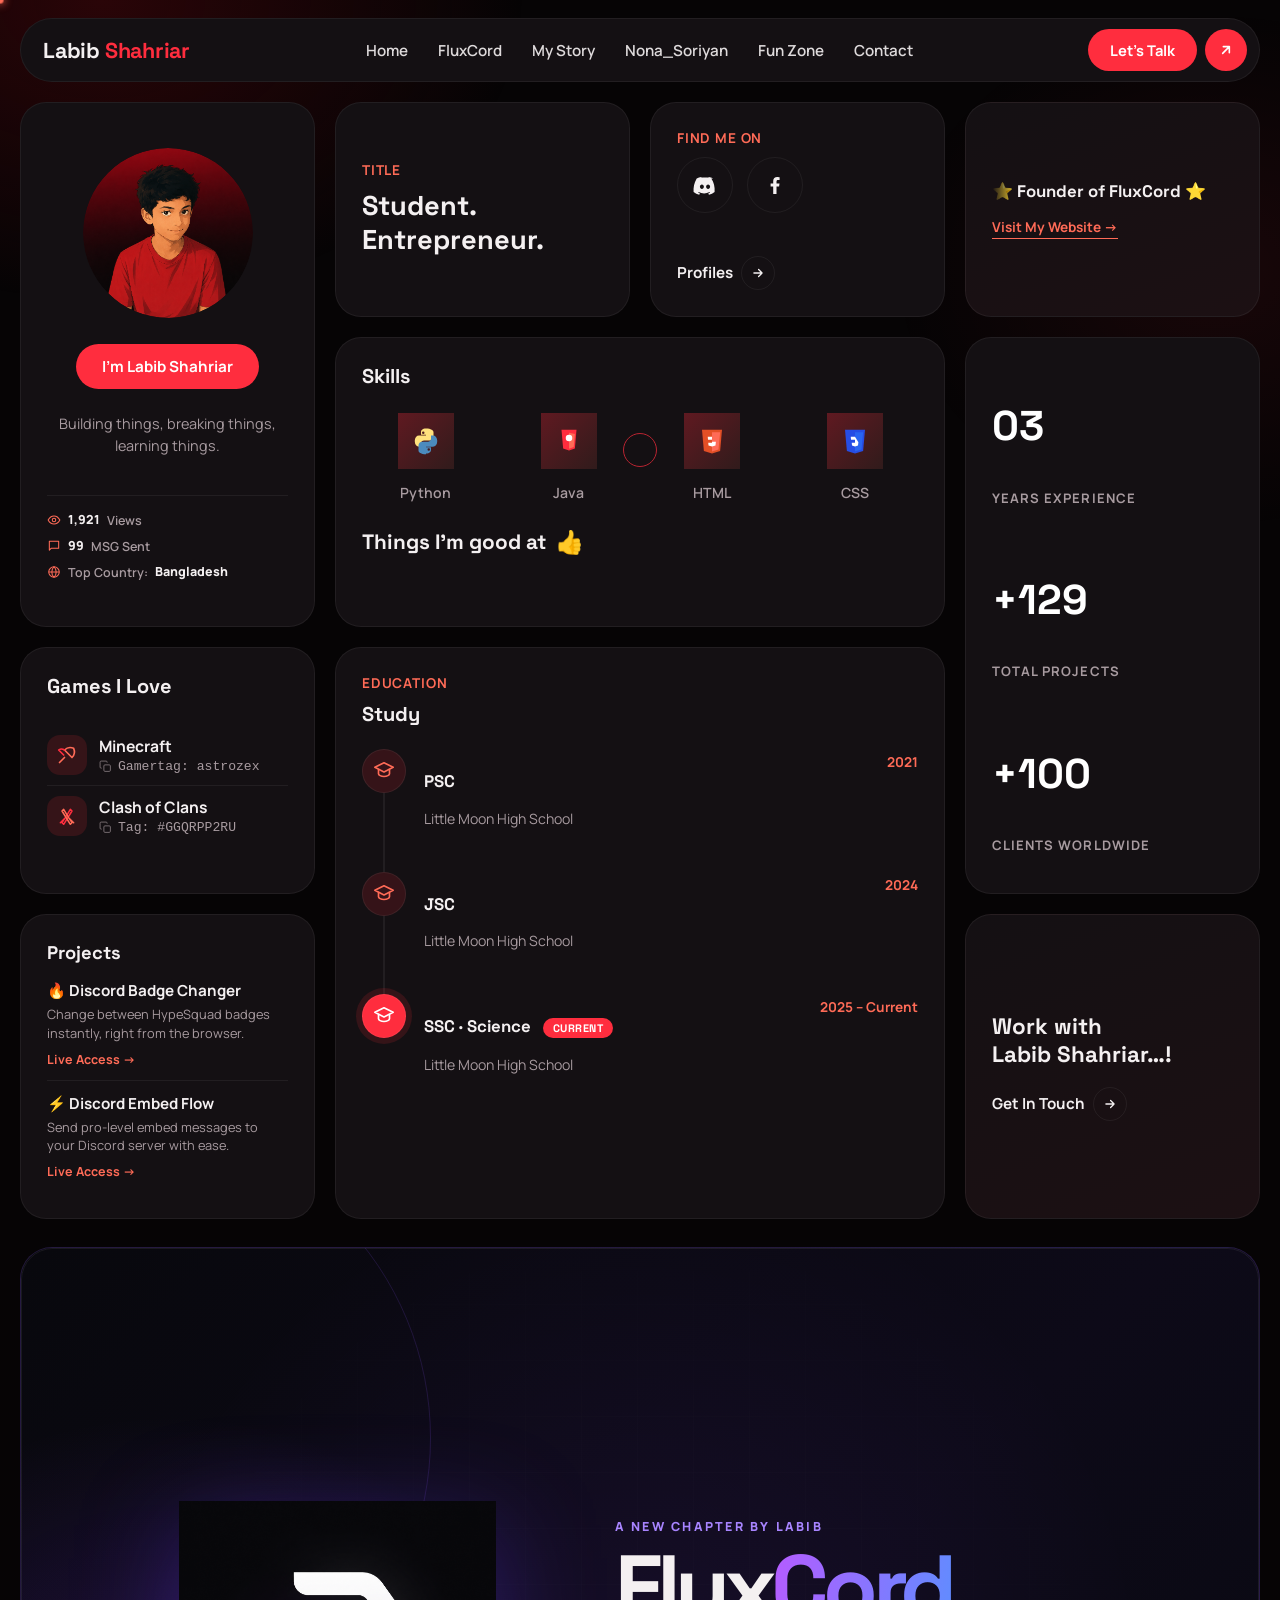
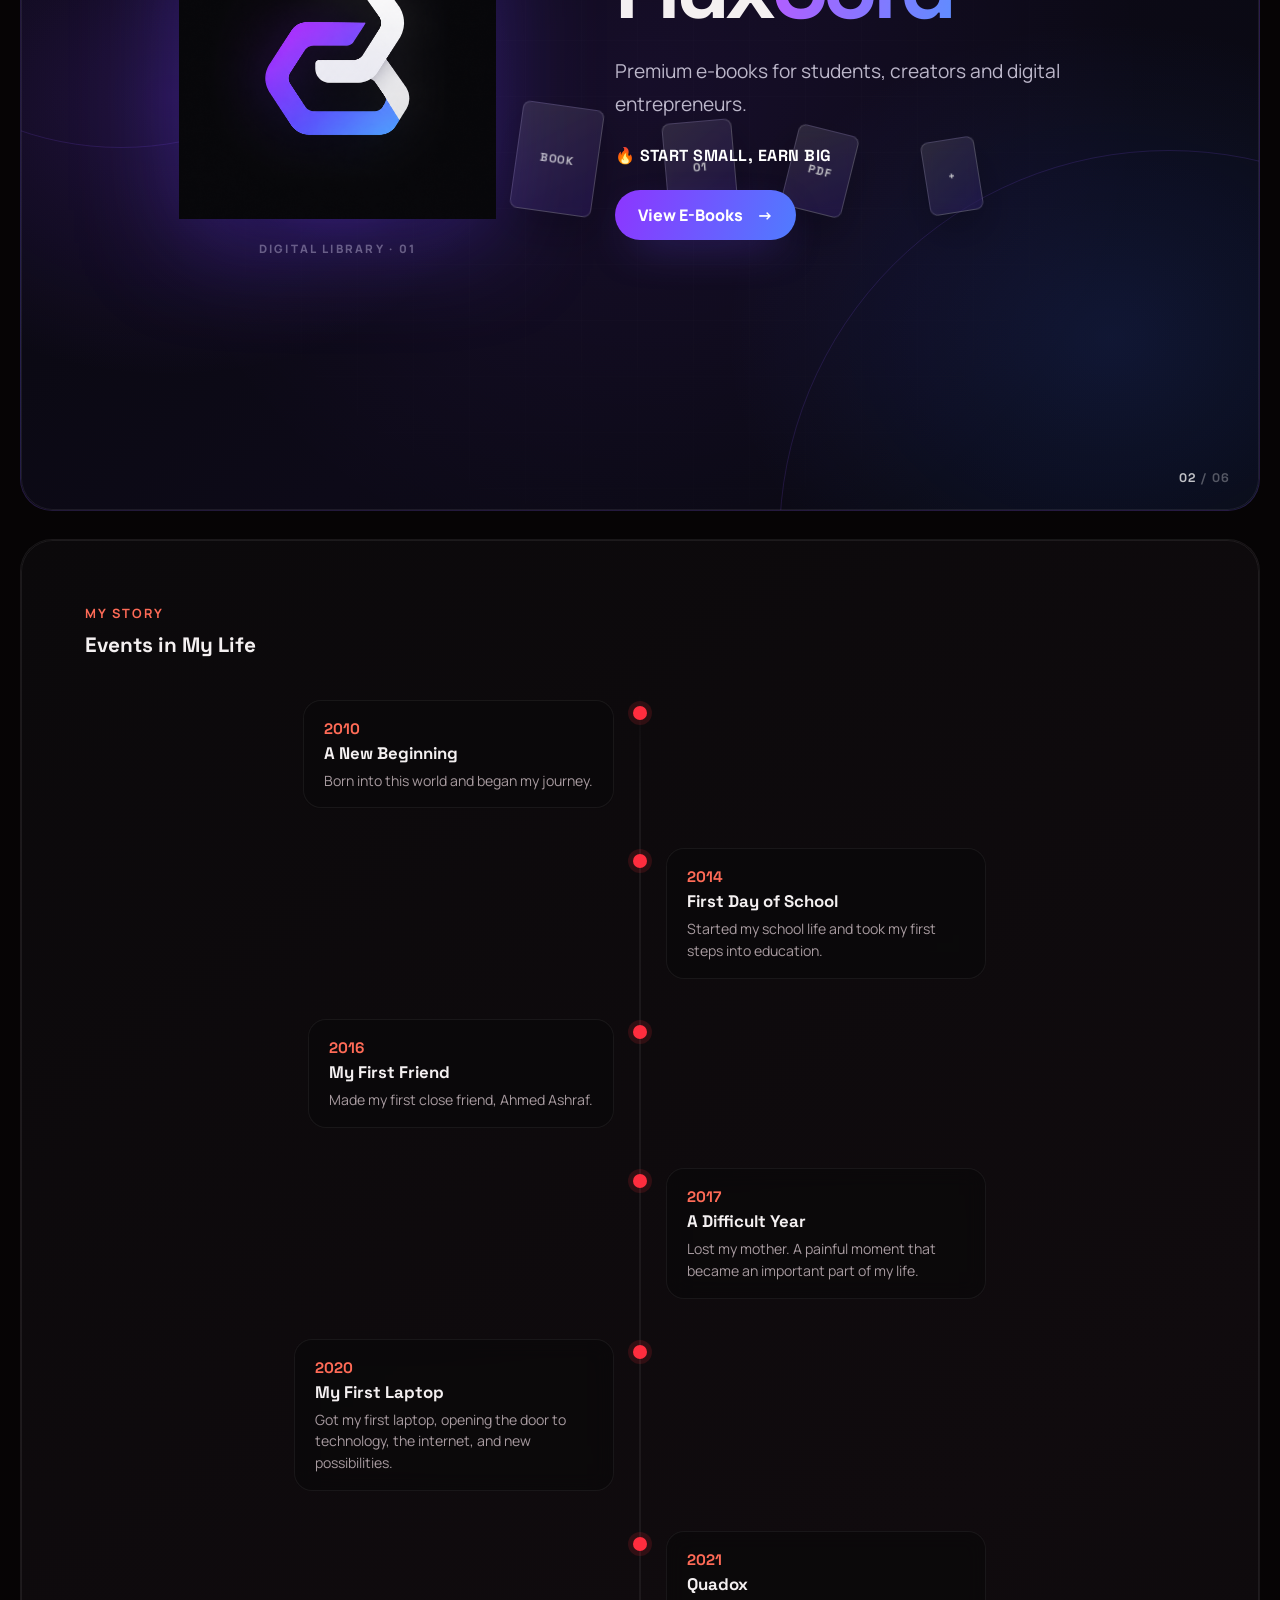
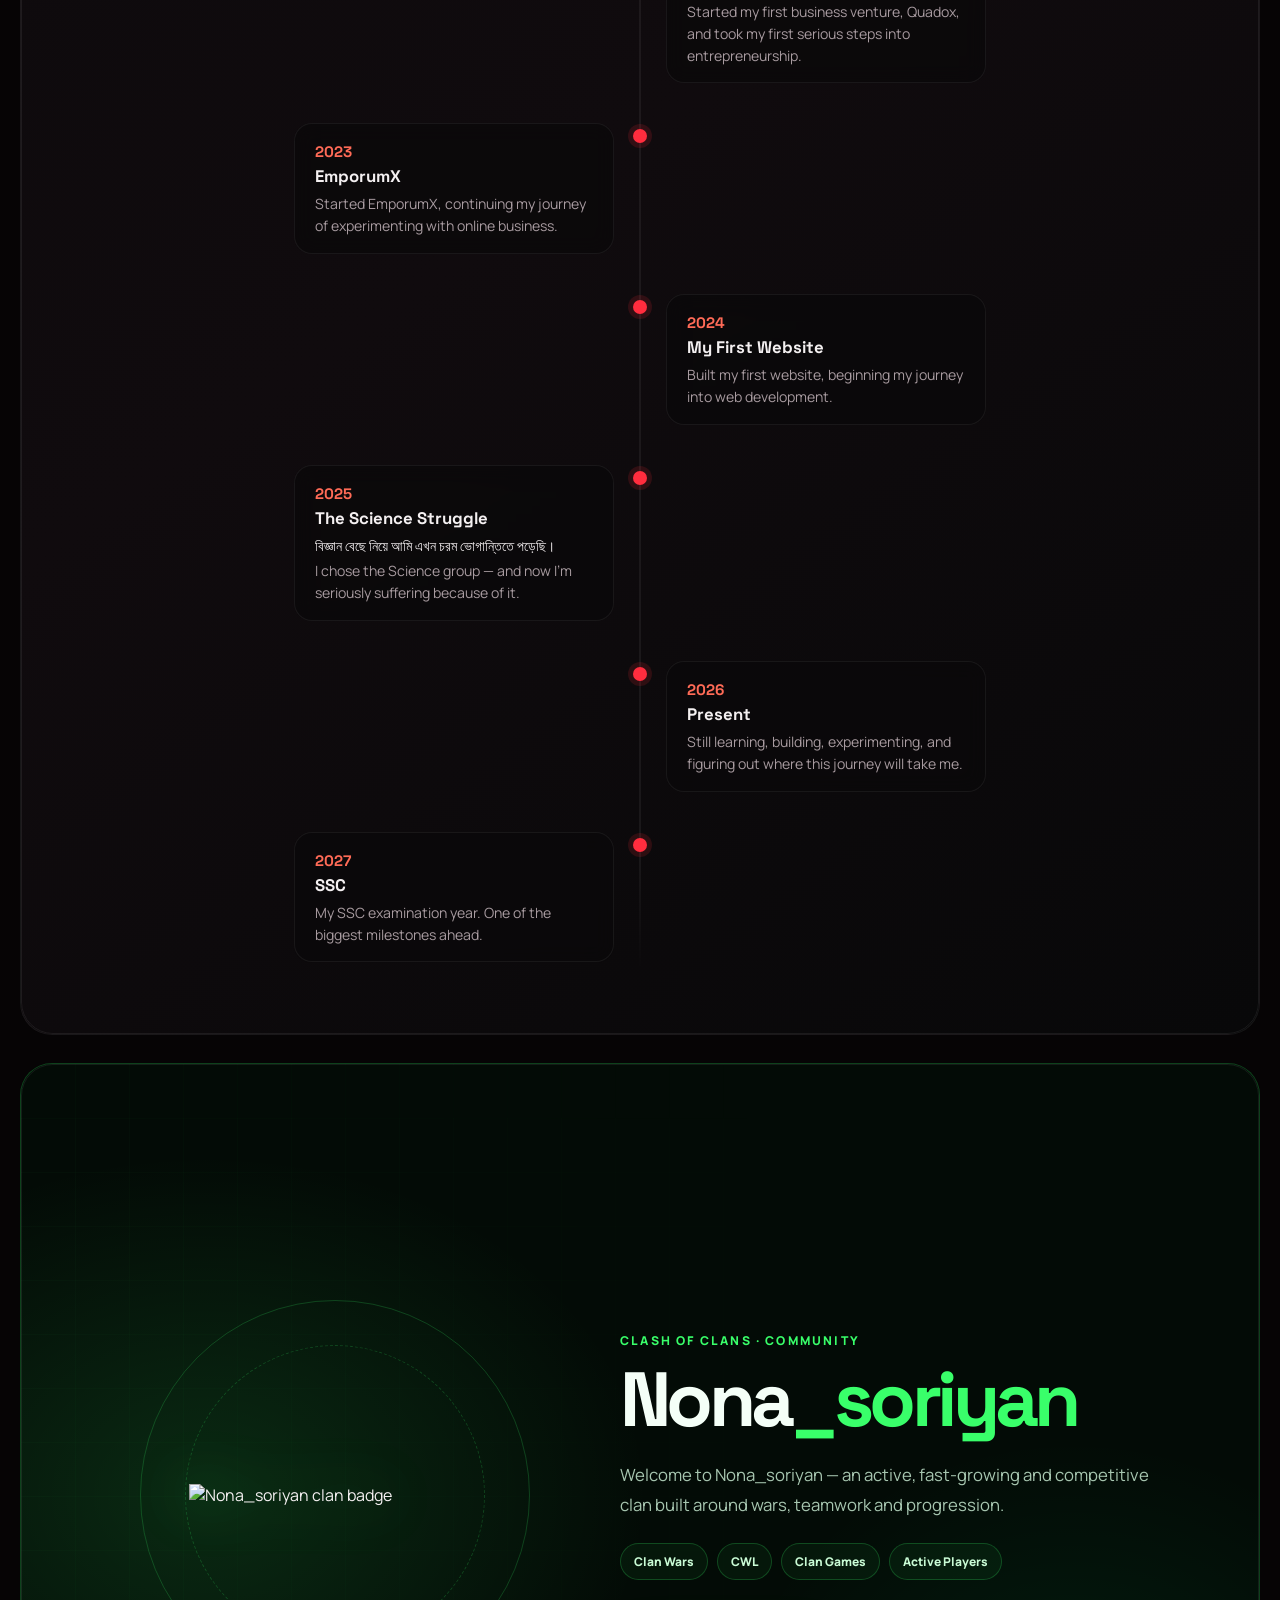
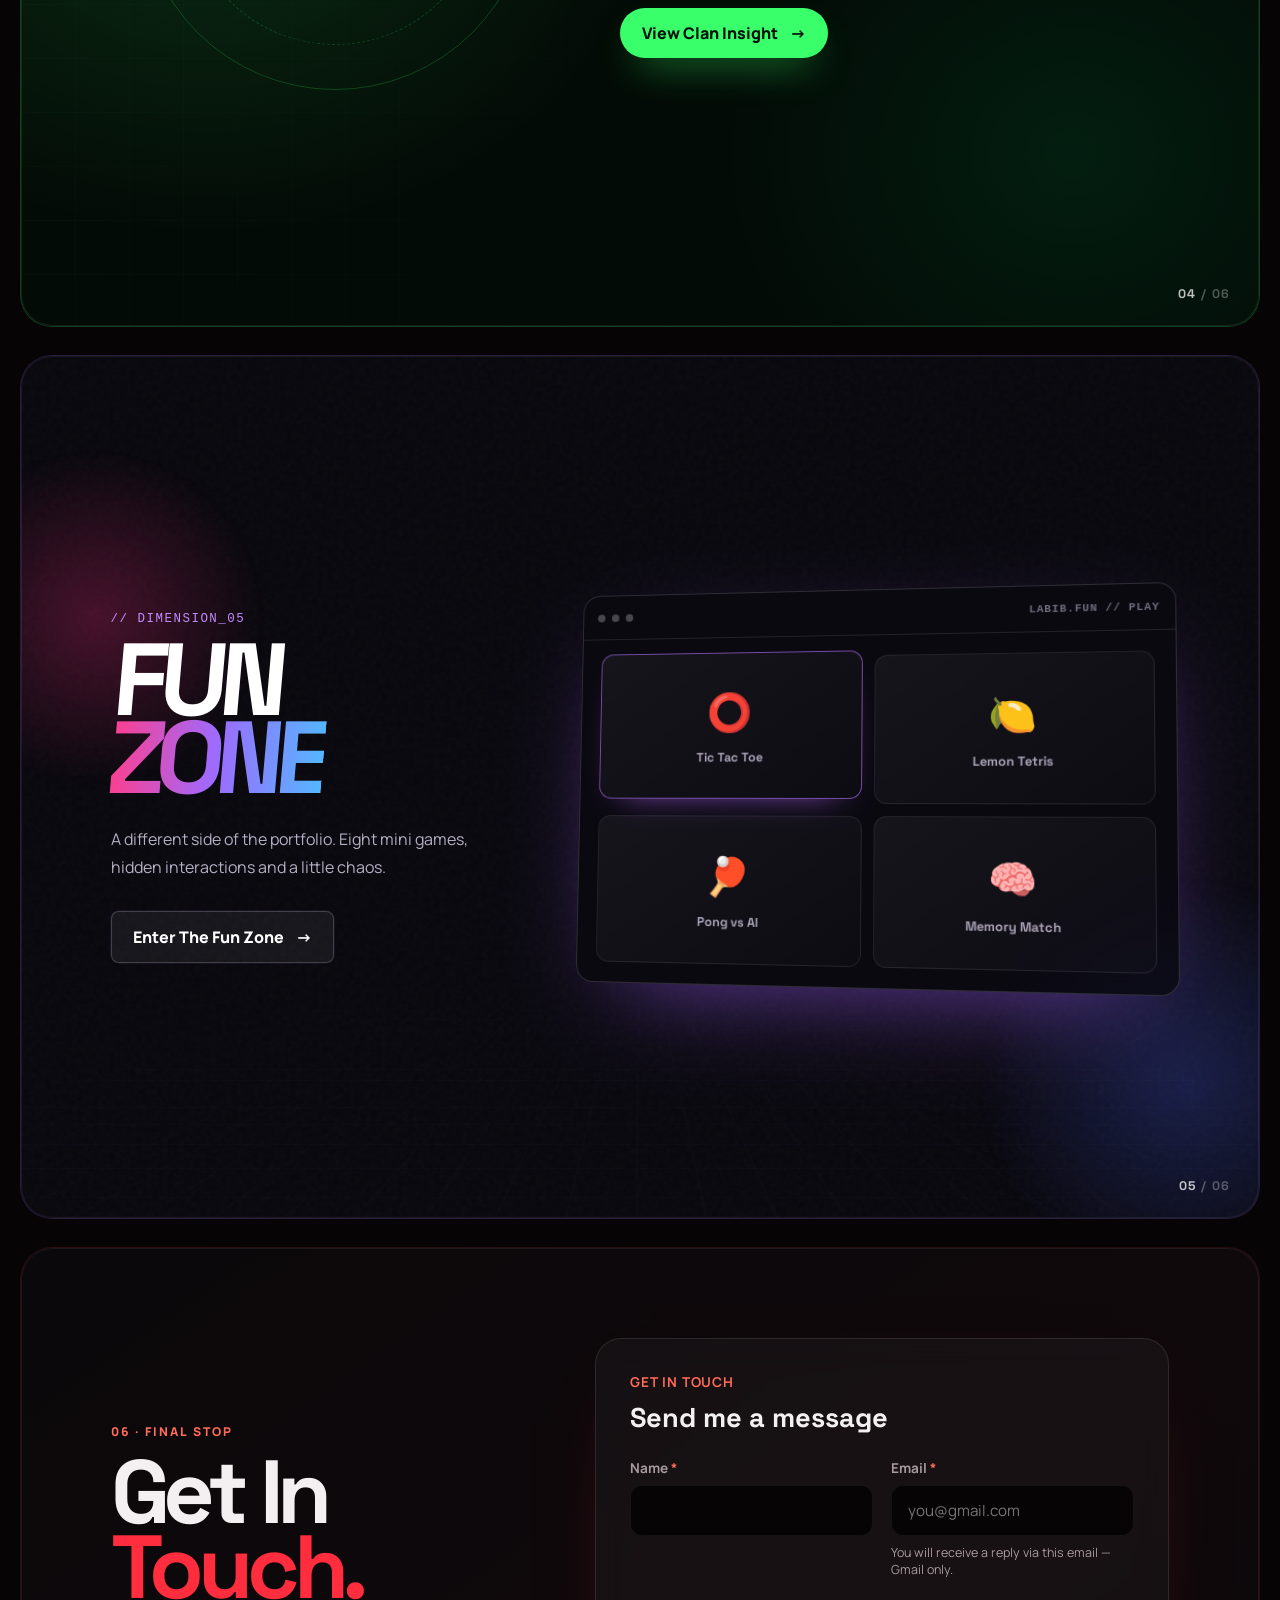
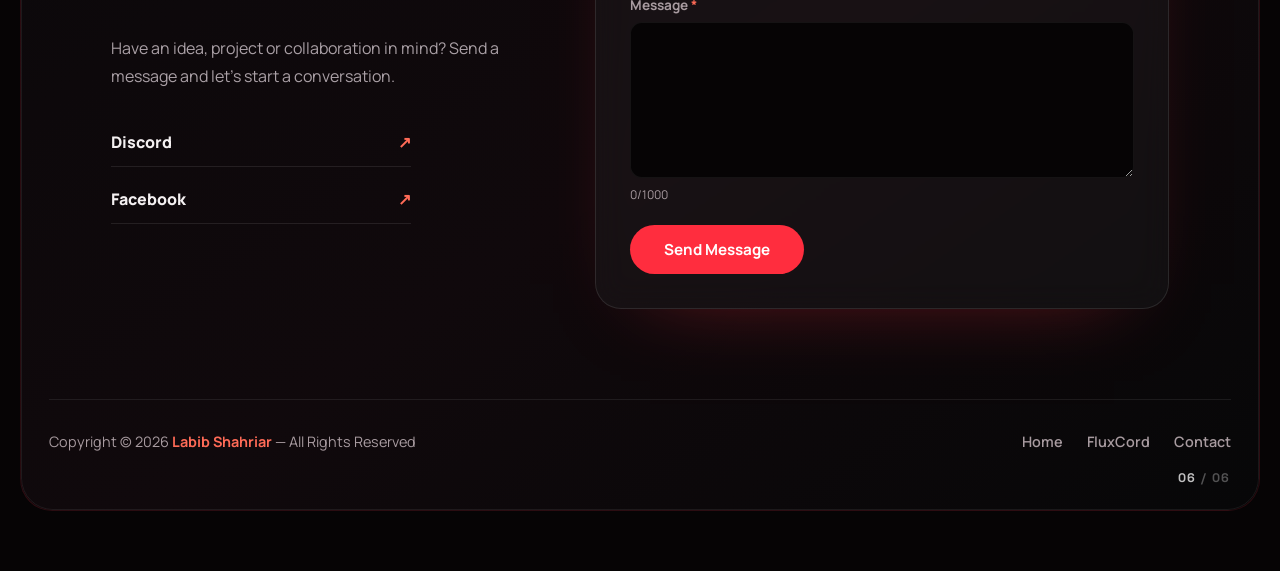
==== commit e0fe0e87: "Update founder references and project names" ====
--- a/index.html
+++ b/index.html
@@ -128,7 +128,7 @@
         </div>
       </div>
       <div class="profiles-footer">
-        <a class="more-link" href="https://discord.com/users/539410367240208384" target="_blank" rel="noopener">
+        <a class="more-link" href="https://fluxcord.store/" target="_blank" rel="noopener">
           Profiles
           <span class="arrow-circle">
             <svg width="14" height="14" viewBox="0 0 24 24" fill="none"><path d="M5 12H19M19 12L13 6M19 12L13 18" stroke="currentColor" stroke-width="2.2" stroke-linecap="round" stroke-linejoin="round"/></svg>
@@ -141,13 +141,13 @@
     <section class="card founder-card">
       <div class="founder-marquee">
         <div class="founder-marquee-track">
-          <span><span class="star">⭐</span> Founder of Codium <span class="star">⭐</span></span>
-          <span><span class="star">⭐</span> Founder of Codium <span class="star">⭐</span></span>
-          <span><span class="star">⭐</span> Founder of Codium <span class="star">⭐</span></span>
-          <span><span class="star">⭐</span> Founder of Codium <span class="star">⭐</span></span>
-        </div>
-      </div>
-      <a class="founder-link" href="https://discord.gg/jq2sC8N7Mk" target="_blank" rel="noopener">Join the server →</a>
+          <span><span class="star">⭐</span> Founder of FluxCord <span class="star">⭐</span></span>
+          <span><span class="star">⭐</span> Founder of Fluxcord <span class="star">⭐</span></span>
+          <span><span class="star">⭐</span> Founder of FluxCord <span class="star">⭐</span></span>
+          <span><span class="star">⭐</span> Founder of FluxCord <span class="star">⭐</span></span>
+        </div>
+      </div>
+      <a class="founder-link" href="https://fluxcord.store/" target="_blank" rel="noopener">Visit My Website →</a>
     </section>
 
     <!-- 6. Skills card -->
@@ -241,13 +241,13 @@
       <h2 class="card-heading" style="font-size:1.15rem;">Projects</h2>
 
       <div class="project-item">
-        <span class="project-name">Discord Badge Changer</span>
+        <span class="project-name">🔥 Discord Badge Changer</span>
         <span class="project-desc">Change between HypeSquad badges instantly, right from the browser.</span>
         <a class="project-link" href="https://l4bibshahriar.github.io/discord-hypesquad-badge/" target="_blank" rel="noopener">Live Access →</a>
       </div>
 
       <div class="project-item">
-        <span class="project-name">Discord Embed Flow</span>
+        <span class="project-name">⚡ Discord Embed Flow</span>
         <span class="project-desc">Send pro-level embed messages to your Discord server with ease.</span>
         <a class="project-link" href="https://l4bibshahriar.github.io/Embed-Flow/" target="_blank" rel="noopener">Live Access →</a>
       </div>
